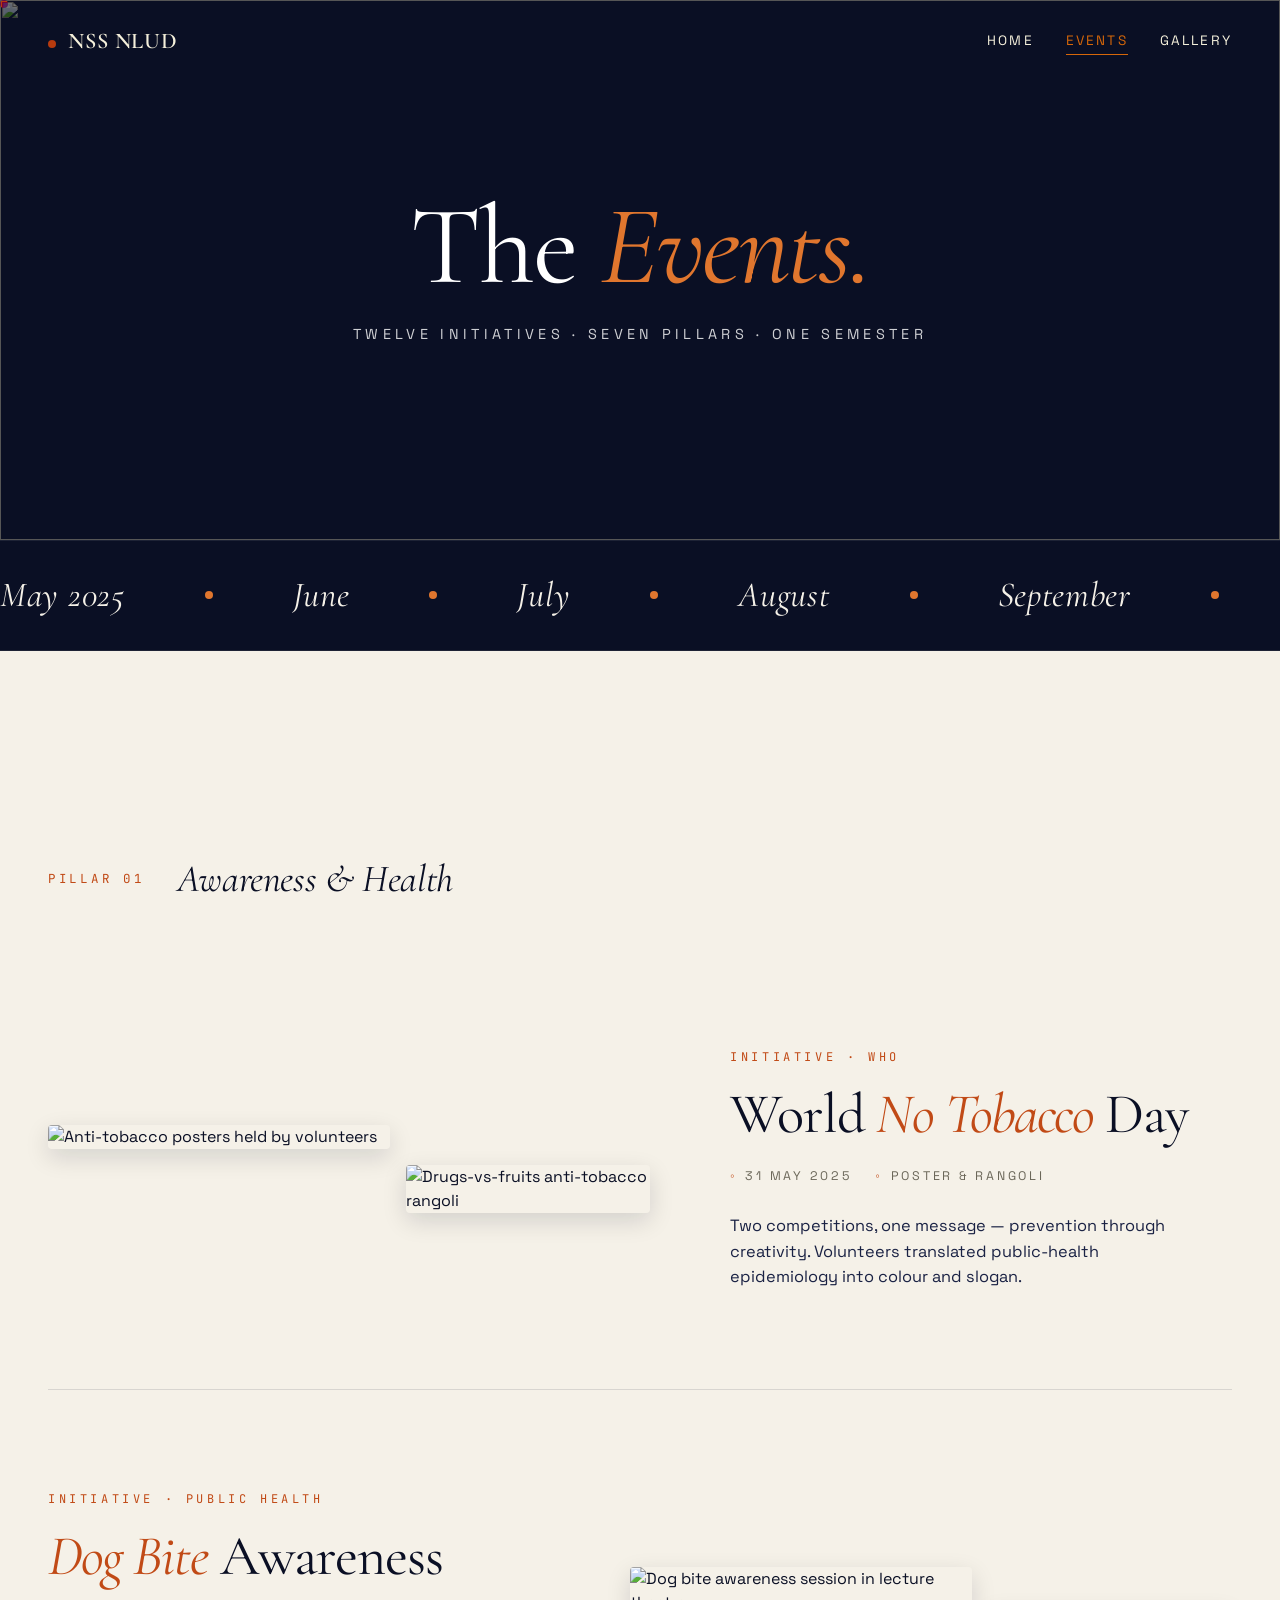
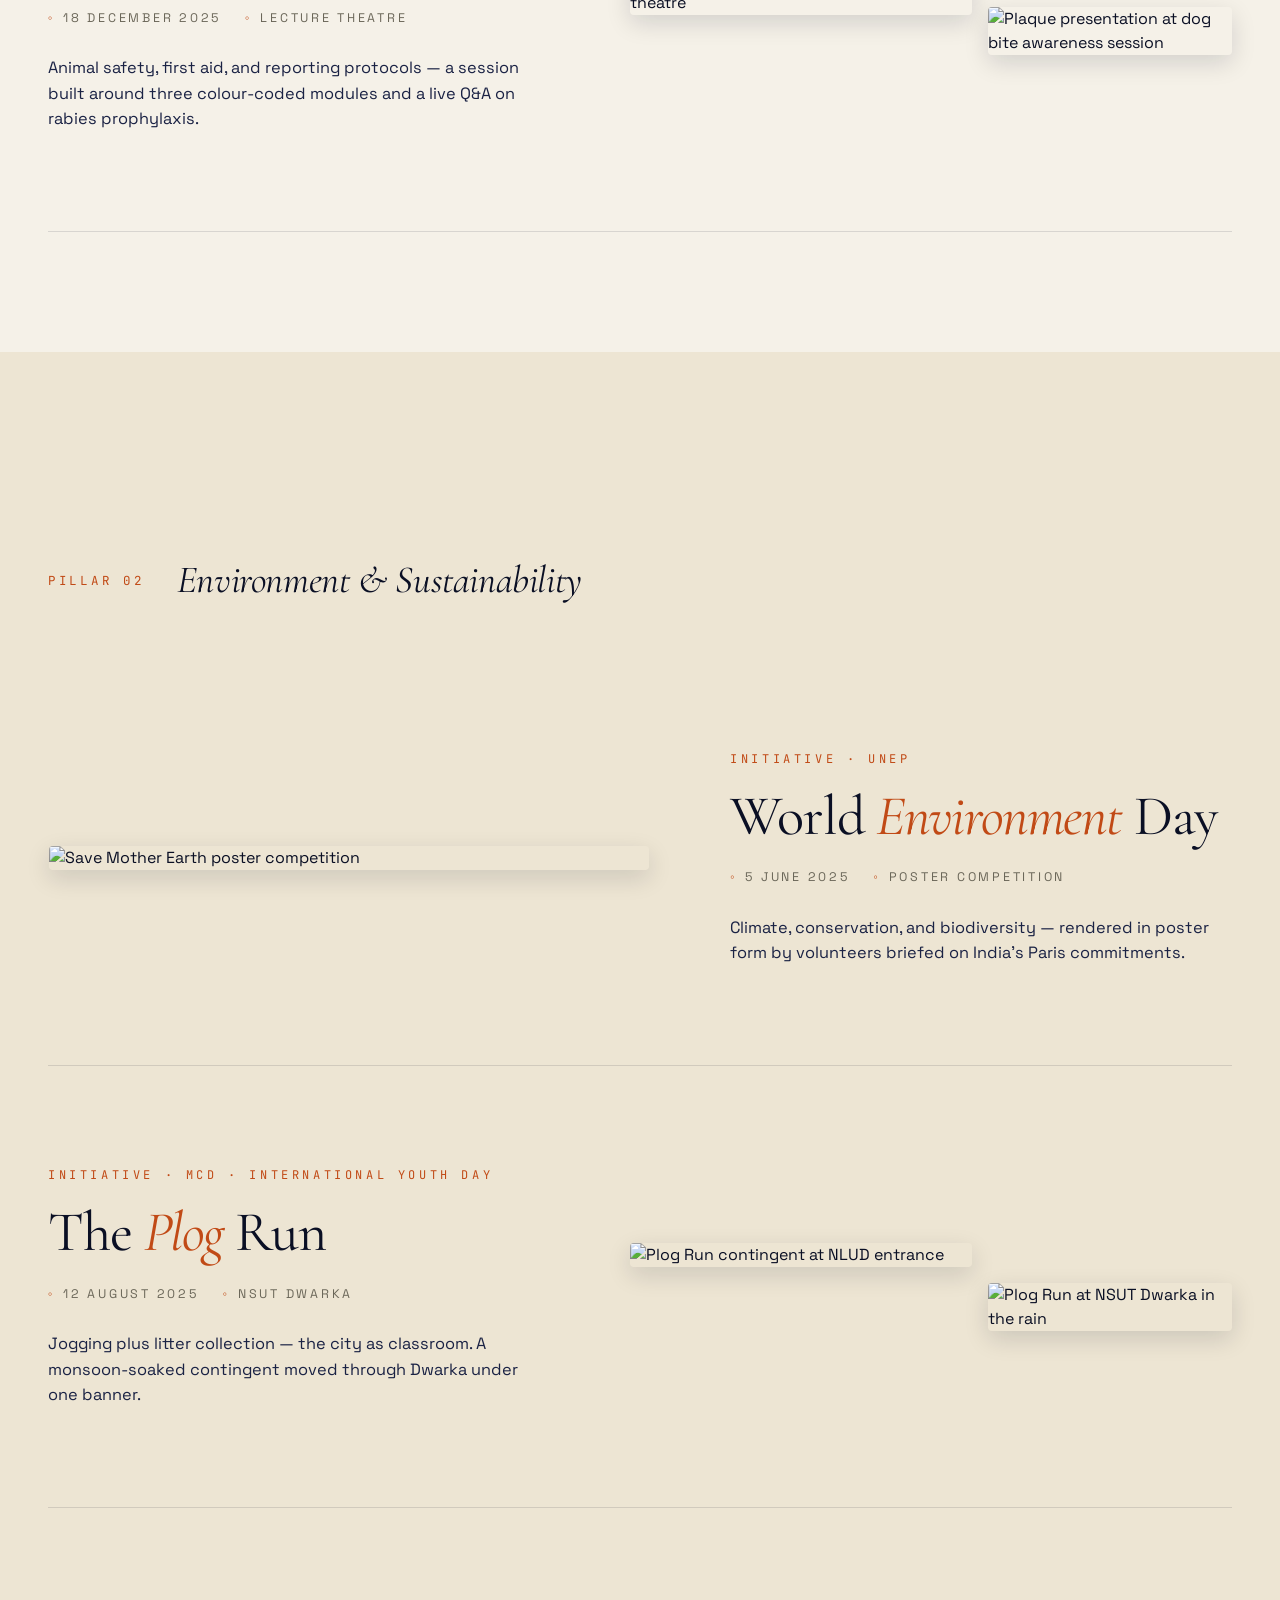
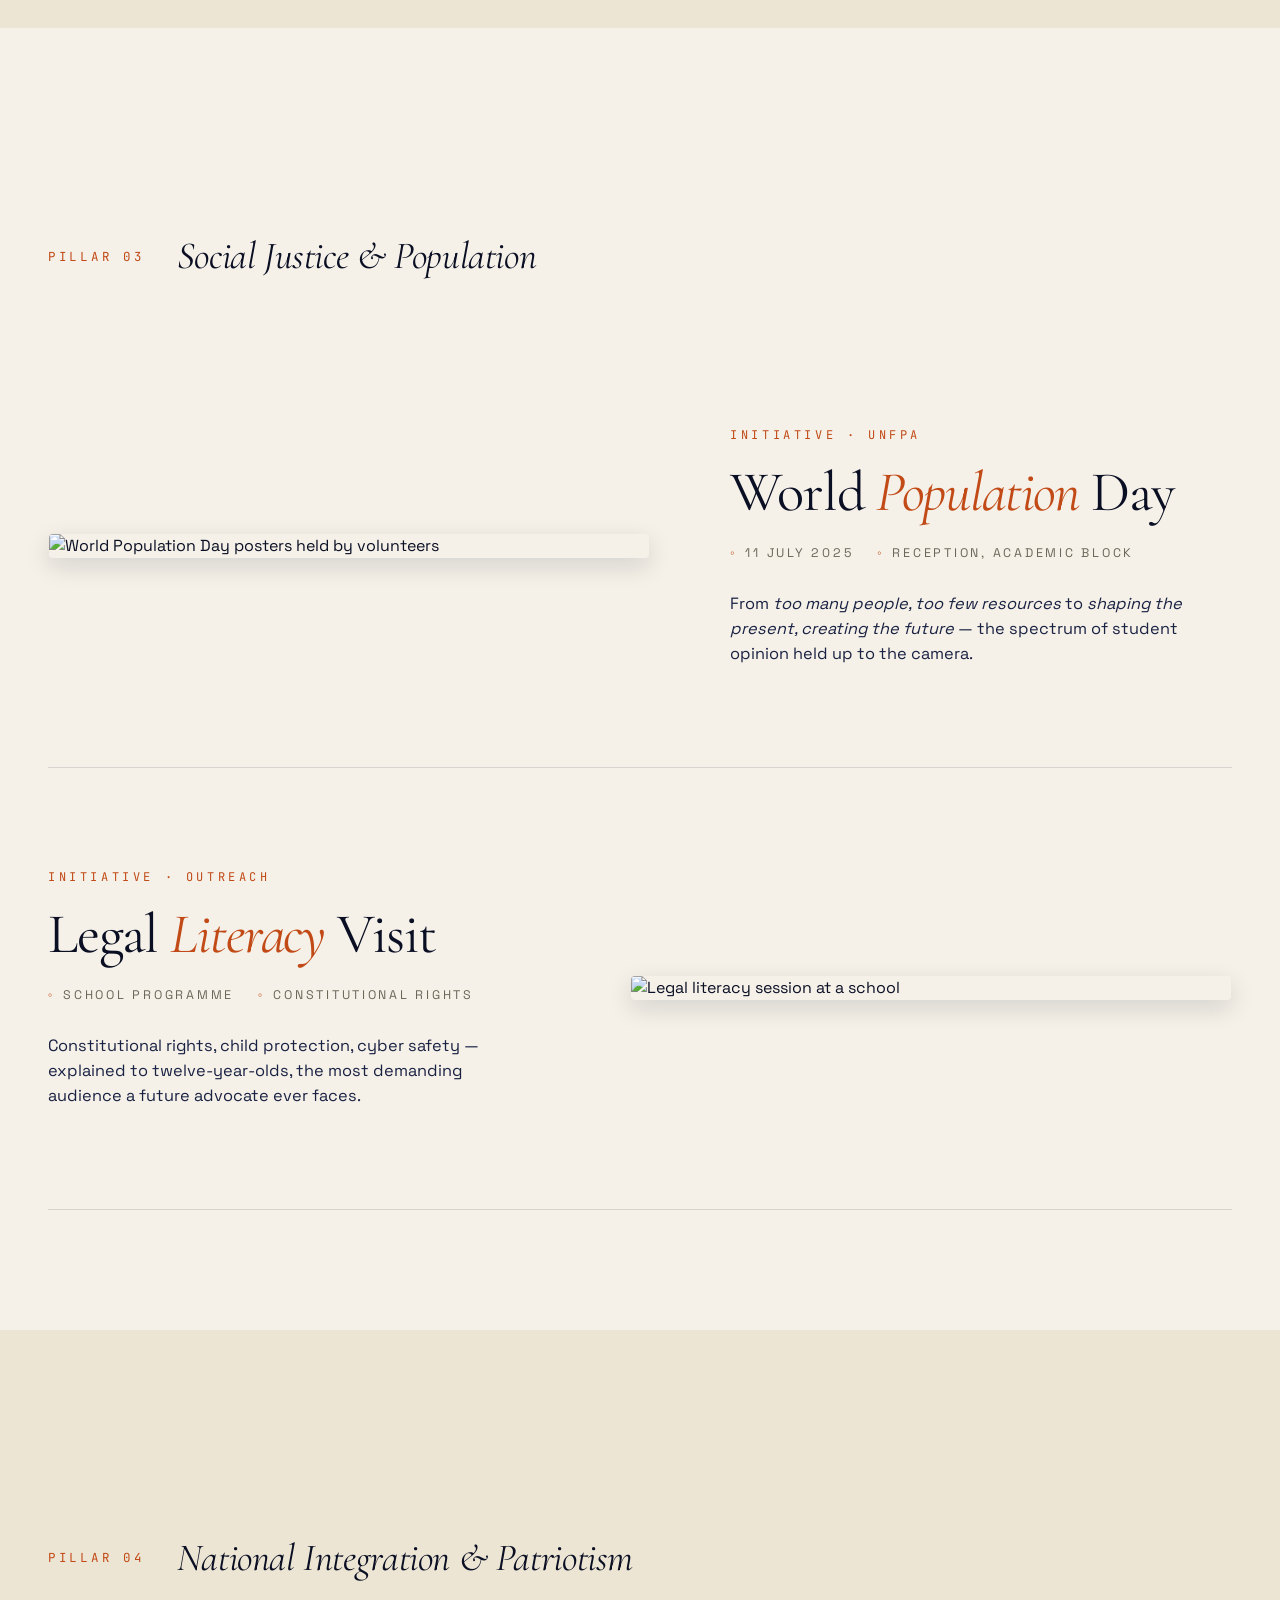
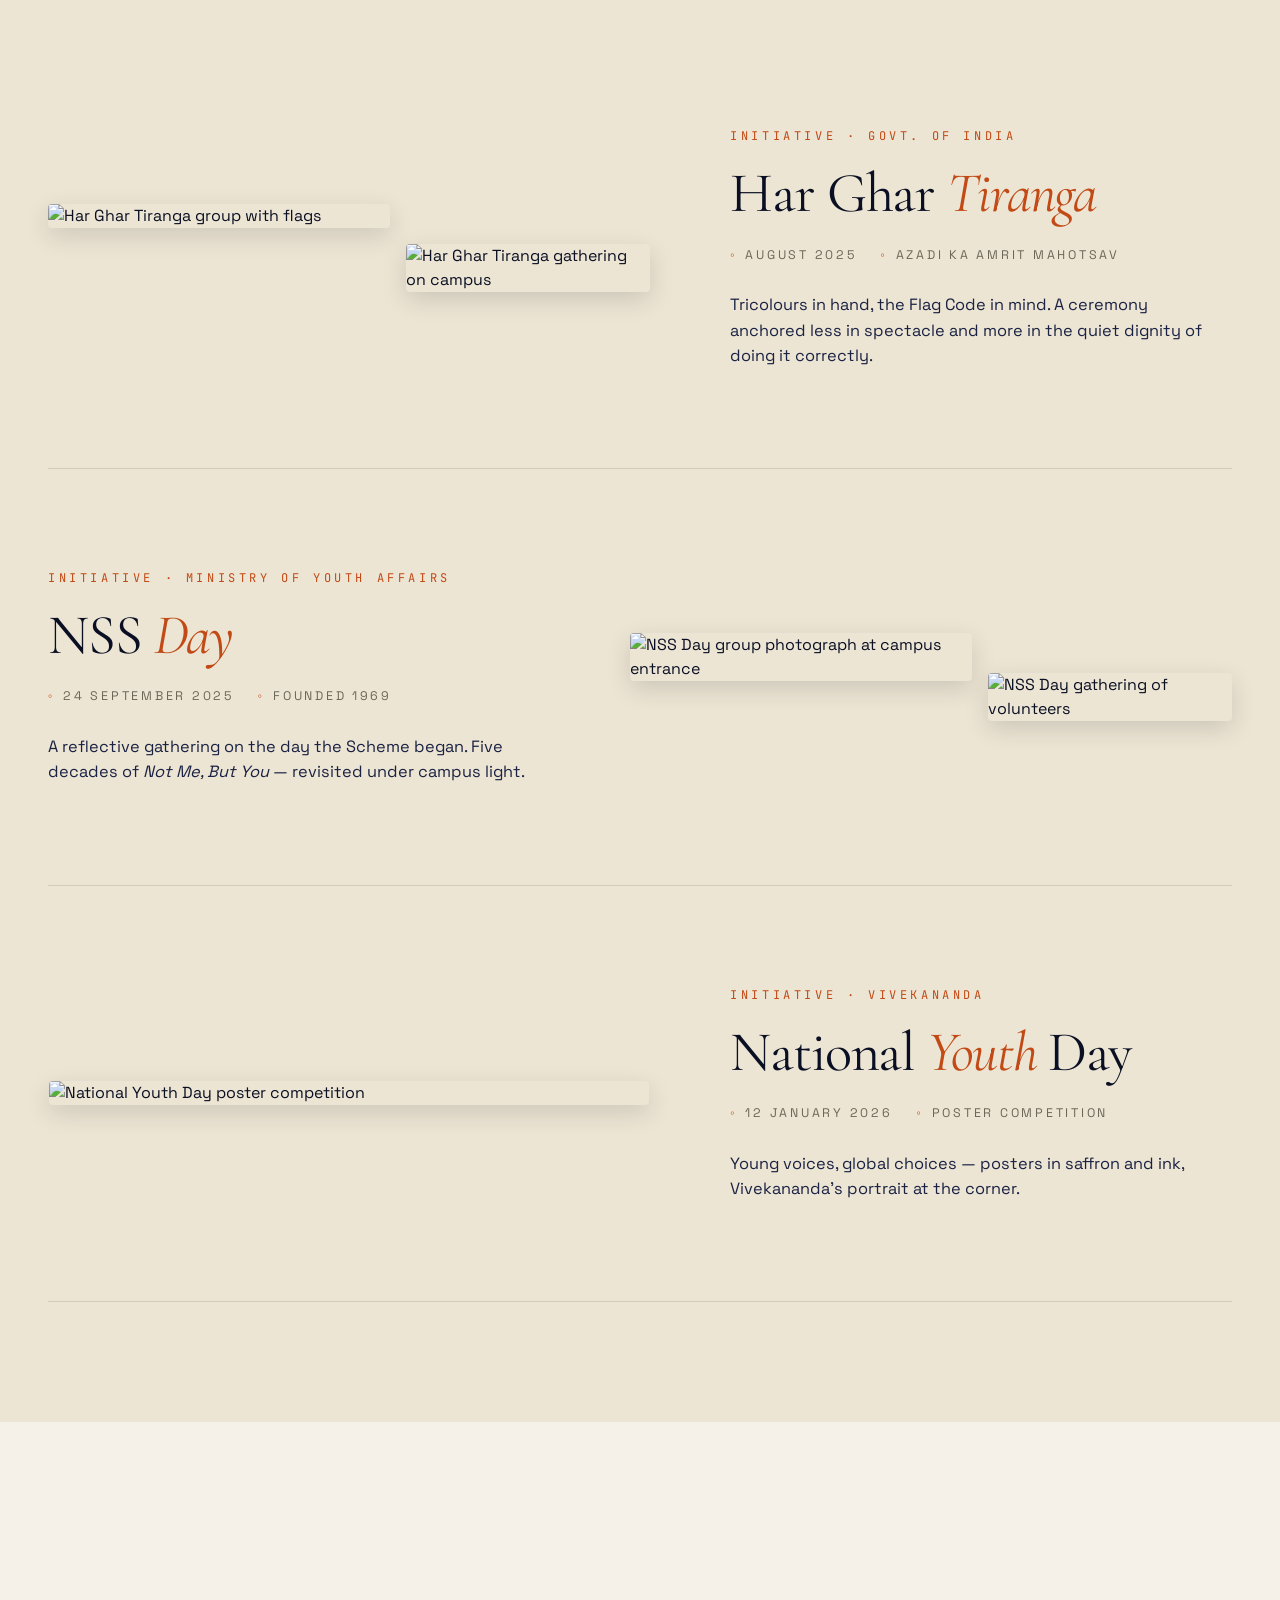
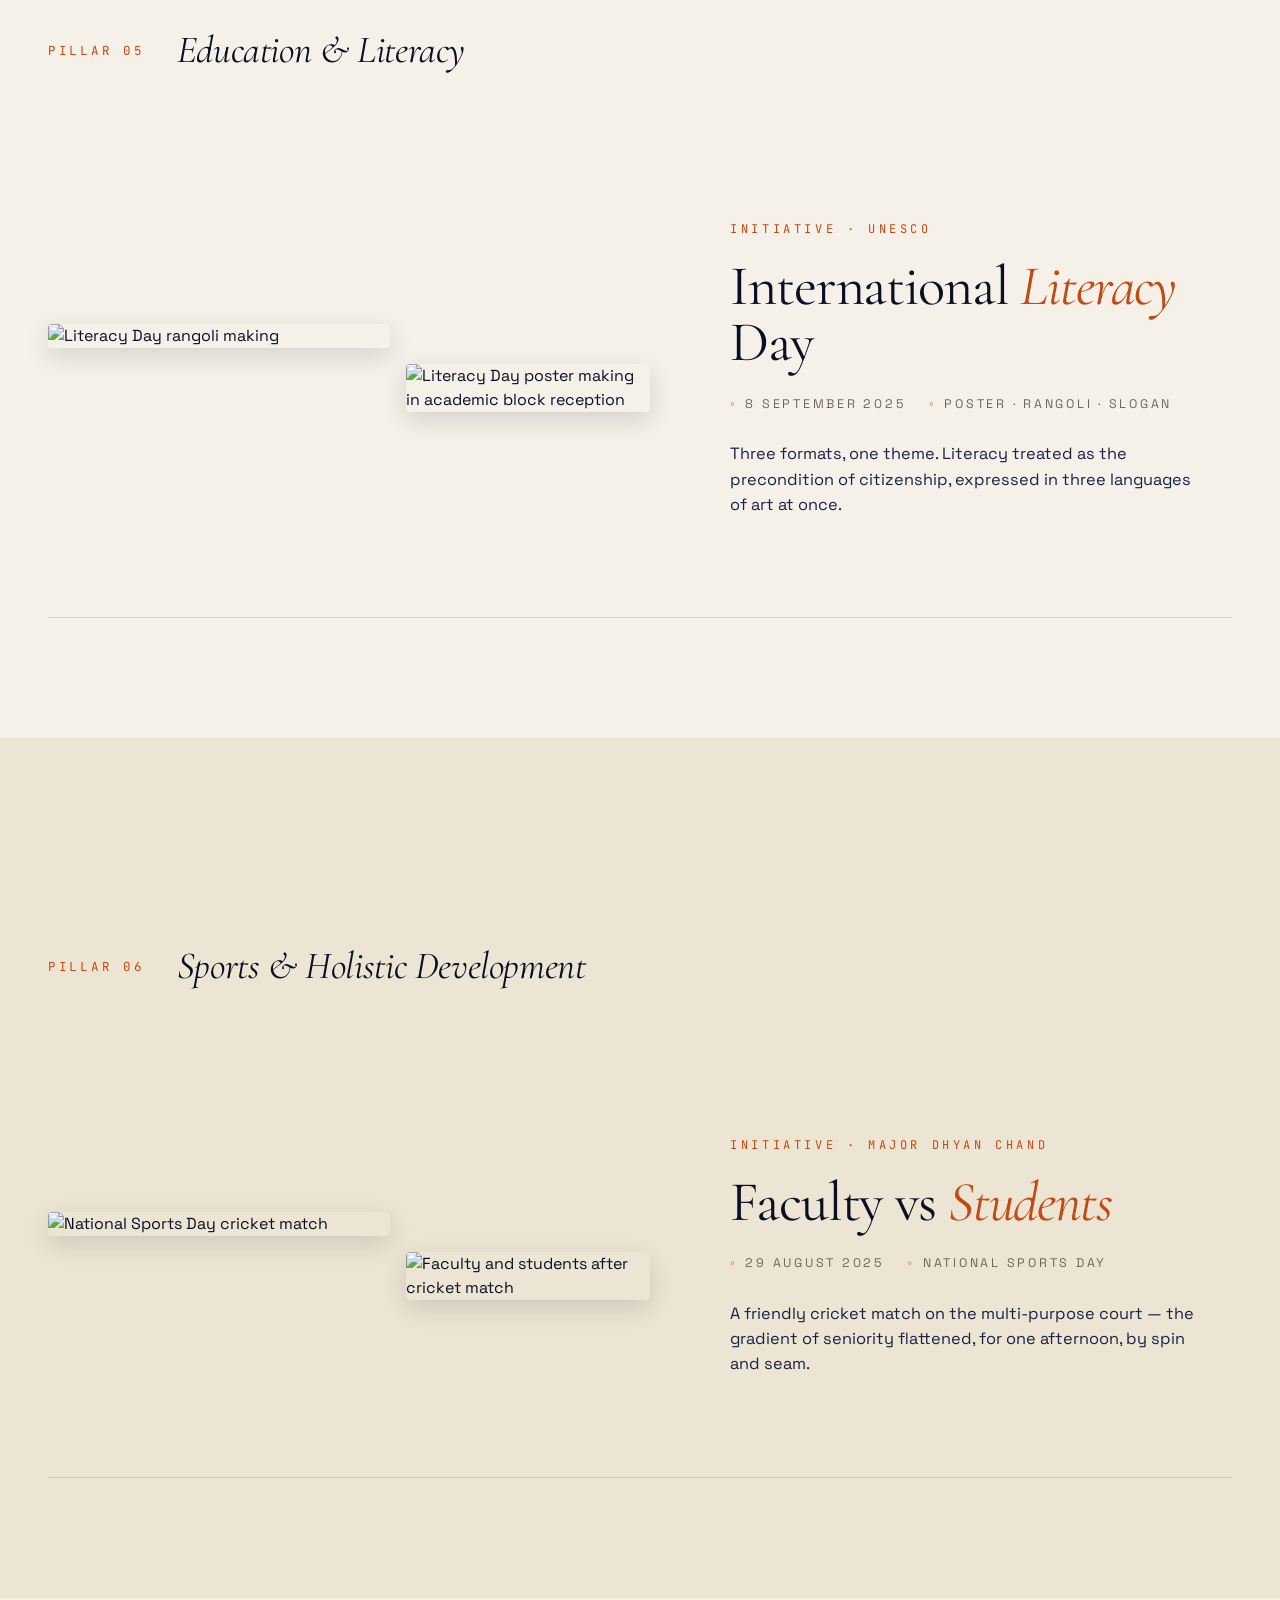
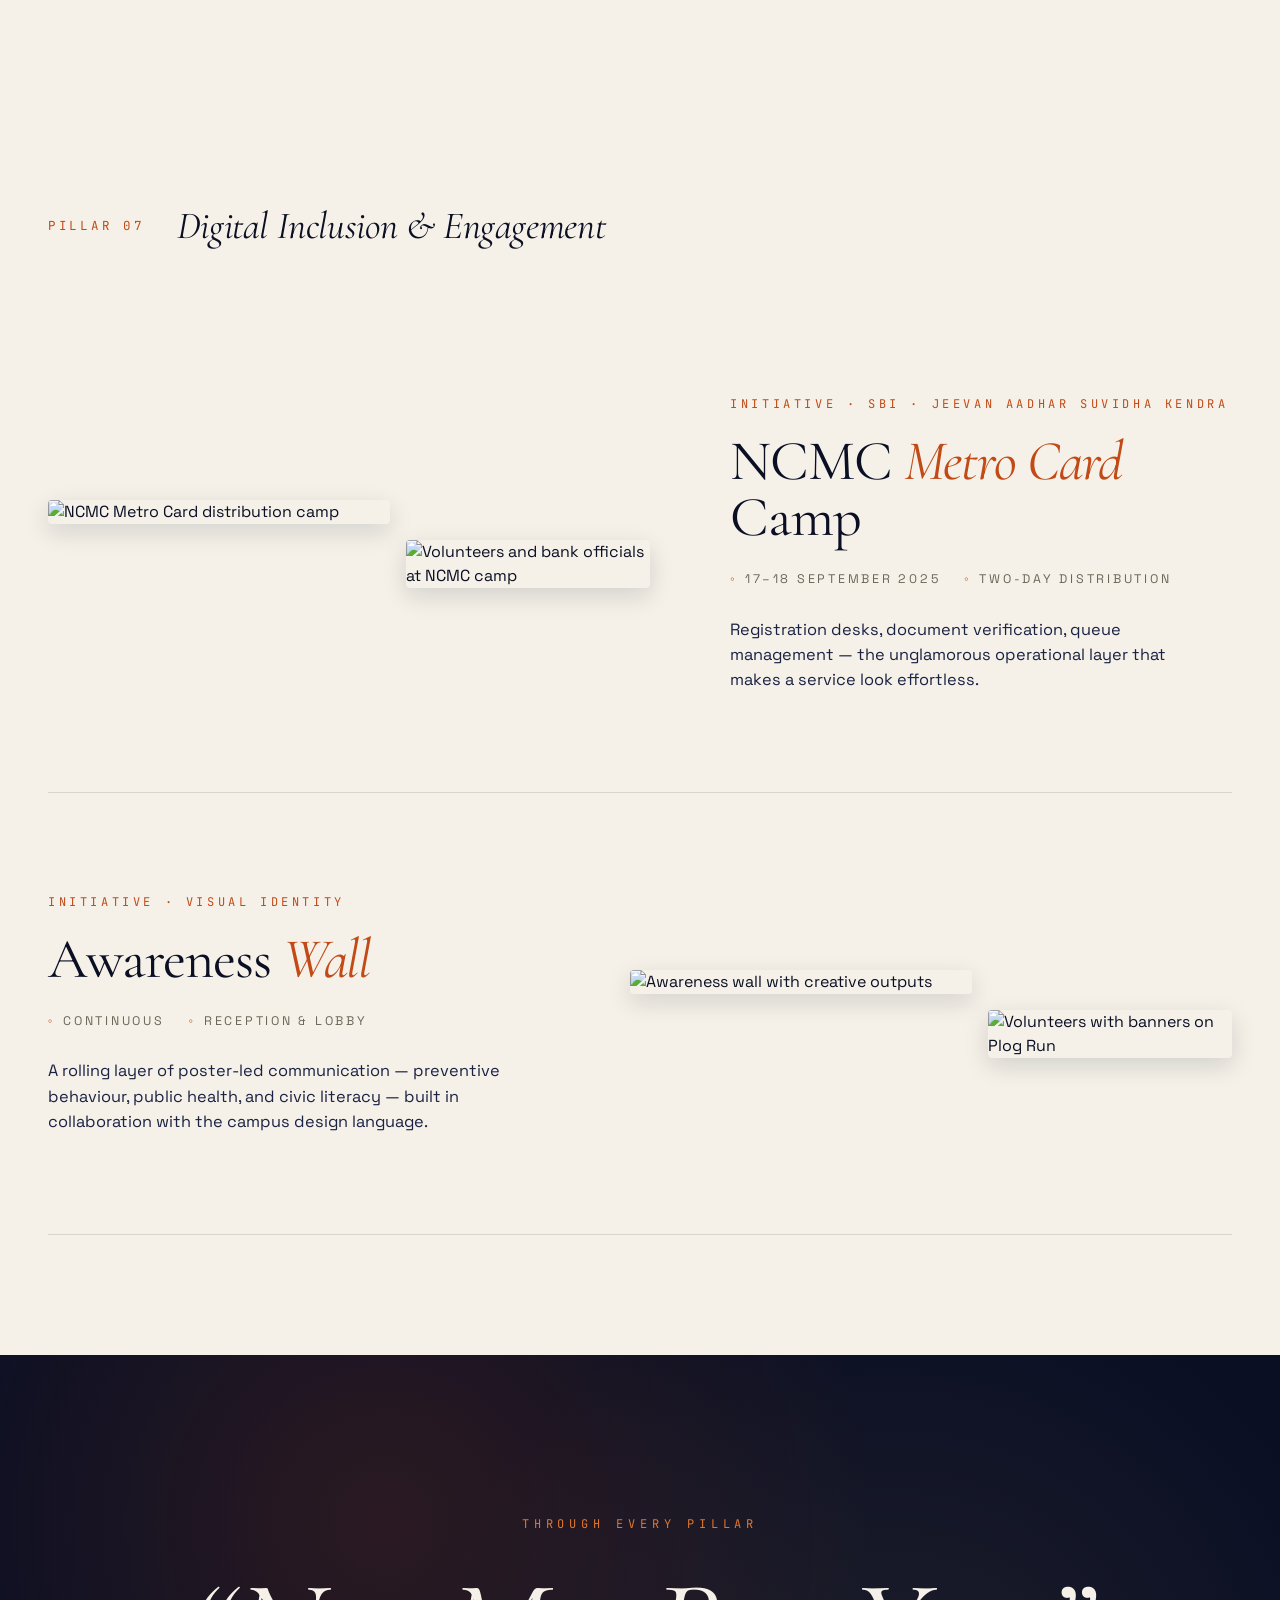
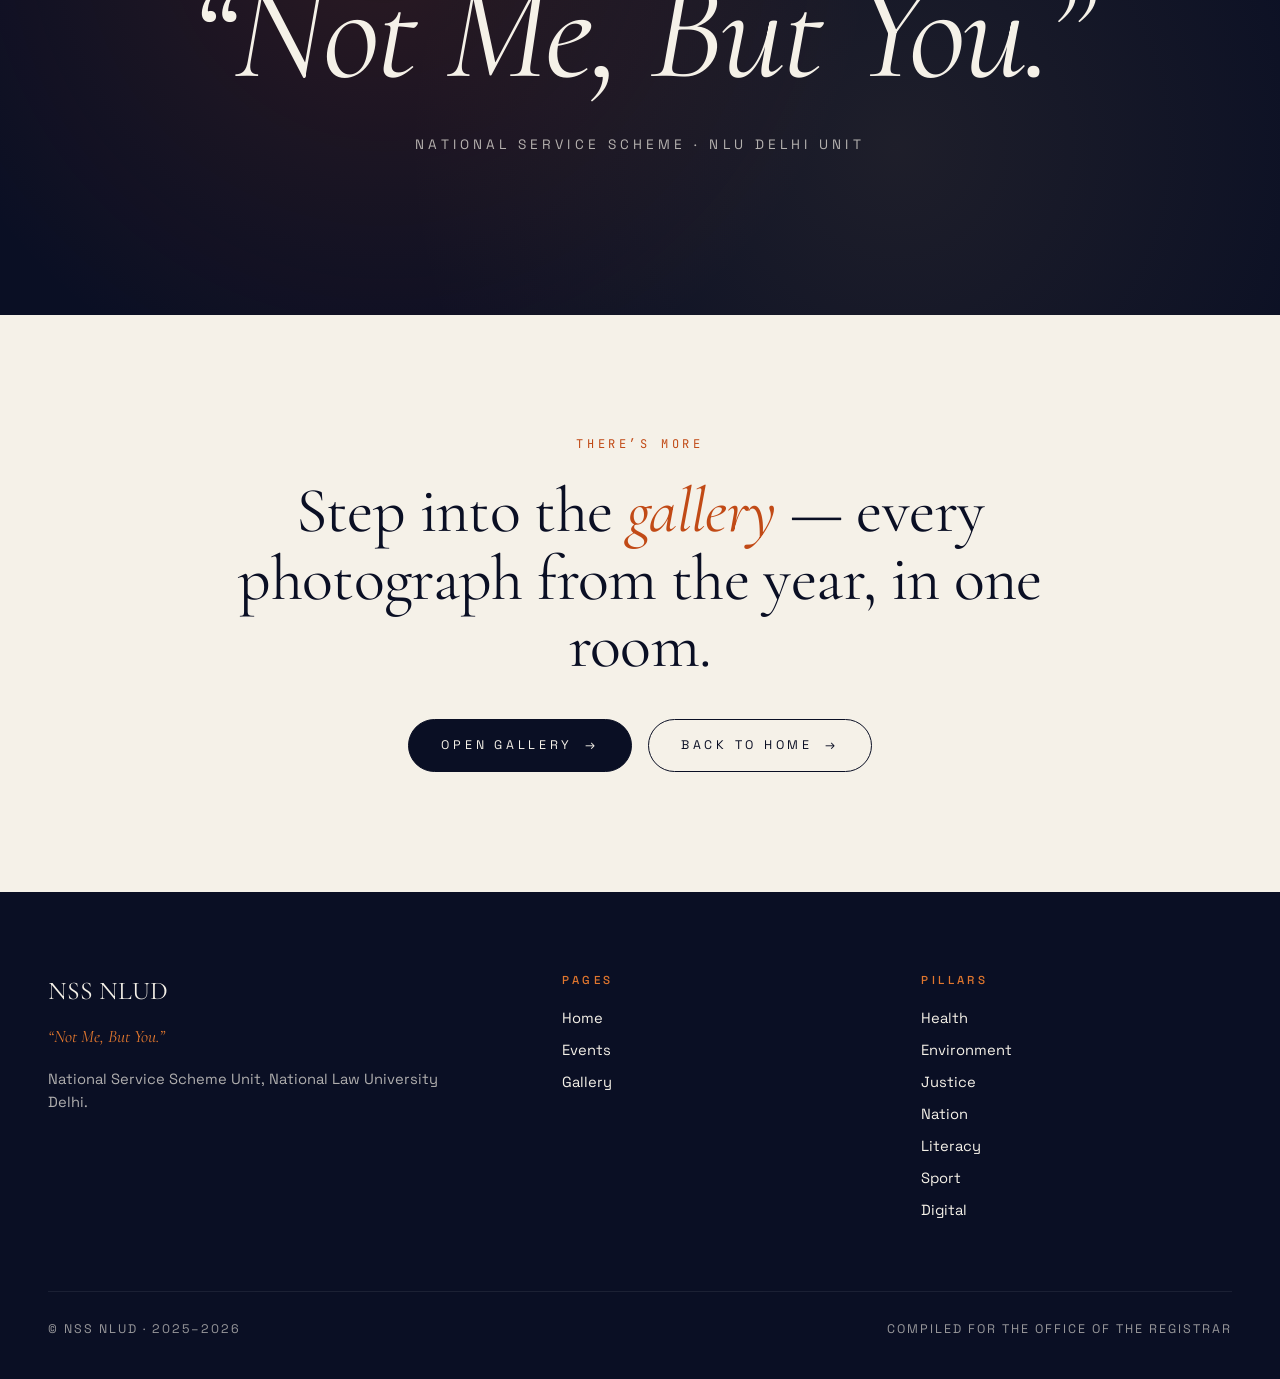
==== ncc-nss-portal/events.html @ cd05477a "Build animation-heavy NSS NLUD portal (index, events, gallery) Picture-first multi-page site with ed" ====
<!DOCTYPE html>
<html lang="en">
<head>
<meta charset="UTF-8">
<meta name="viewport" content="width=device-width, initial-scale=1.0">
<title>Events &mdash; NSS NLUD</title>
<link rel="preconnect" href="https://fonts.googleapis.com">
<link rel="preconnect" href="https://fonts.gstatic.com" crossorigin>
<link href="https://fonts.googleapis.com/css2?family=Cormorant+Garamond:ital,wght@0,400;0,500;0,600;1,400;1,500&family=JetBrains+Mono:wght@400;500&family=Space+Grotesk:wght@300;400;500;600&display=swap" rel="stylesheet">
<link rel="stylesheet" href="css/style.css">
</head>
<body>

<div class="loader" id="loader">
  <div class="loader-content">
    <div class="loader-emblem"></div>
    <div class="loader-text">NSS NLUD</div>
  </div>
</div>

<div class="cursor-dot" id="cursor"></div>

<nav class="nav" id="nav">
  <a href="index.html" class="nav-brand"><span class="nav-brand-mark"></span>NSS NLUD</a>
  <ul class="nav-links">
    <li><a href="index.html">Home</a></li>
    <li><a href="events.html" class="active">Events</a></li>
    <li><a href="gallery.html">Gallery</a></li>
  </ul>
</nav>

<!-- Page hero -->
<section class="gallery-hero">
  <img src="https://i.ibb.co/MkrCKFWn/g-Q67-Rfwz.jpg" alt="">
  <div class="gallery-hero-content">
    <h1>The <em>Events.</em></h1>
    <p>Twelve Initiatives &middot; Seven Pillars &middot; One Semester</p>
  </div>
</section>

<!-- Marquee -->
<div class="marquee">
  <div class="marquee-track">
    <span>May 2025 <span class="dot"></span> June <span class="dot"></span> July <span class="dot"></span> August <span class="dot"></span> September <span class="dot"></span> December <span class="dot"></span> January 2026 <span class="dot"></span></span>
    <span>May 2025 <span class="dot"></span> June <span class="dot"></span> July <span class="dot"></span> August <span class="dot"></span> September <span class="dot"></span> December <span class="dot"></span> January 2026 <span class="dot"></span></span>
  </div>
</div>

<!-- ================ HEALTH ================ -->
<section class="section" id="health">
  <div class="container">
    <div class="pillar-divider reveal-up">
      <div class="pillar-num">PILLAR 01</div>
      <div class="pillar-name">Awareness &amp; <em>Health</em></div>
      <div class="pillar-line"></div>
    </div>

    <div class="event-block reveal-up">
      <div class="event-text">
        <div class="event-eyebrow">Initiative &middot; WHO</div>
        <h2 class="event-title">World <em>No Tobacco</em> Day</h2>
        <div class="event-meta"><span>31 May 2025</span><span>Poster &amp; Rangoli</span></div>
        <p class="event-blurb">Two competitions, one message &mdash; prevention through creativity. Volunteers translated public-health epidemiology into colour and slogan.</p>
      </div>
      <div class="event-images dual">
        <img class="event-img" src="https://i.ibb.co/6GfSR00/v-Y8-UCCm-X.jpg" alt="Anti-tobacco posters held by volunteers">
        <img class="event-img" src="https://i.ibb.co/MmTkv3T/f-Pap-Uw-OS.jpg" alt="Drugs-vs-fruits anti-tobacco rangoli">
      </div>
    </div>

    <div class="event-block reveal-up">
      <div class="event-text">
        <div class="event-eyebrow">Initiative &middot; Public Health</div>
        <h2 class="event-title"><em>Dog Bite</em> Awareness</h2>
        <div class="event-meta"><span>18 December 2025</span><span>Lecture Theatre</span></div>
        <p class="event-blurb">Animal safety, first aid, and reporting protocols &mdash; a session built around three colour-coded modules and a live Q&amp;A on rabies prophylaxis.</p>
      </div>
      <div class="event-images dual">
        <img class="event-img" src="https://i.ibb.co/H1nmtmR/Eay3Ix2d.jpg" alt="Dog bite awareness session in lecture theatre">
        <img class="event-img" src="https://i.ibb.co/vb9xdCX/Xm-C873wc.jpg" alt="Plaque presentation at dog bite awareness session">
      </div>
    </div>
  </div>
</section>

<!-- ================ ENVIRONMENT ================ -->
<section class="section section-warm" id="environment">
  <div class="container">
    <div class="pillar-divider reveal-up">
      <div class="pillar-num">PILLAR 02</div>
      <div class="pillar-name">Environment &amp; <em>Sustainability</em></div>
      <div class="pillar-line"></div>
    </div>

    <div class="event-block reveal-up">
      <div class="event-text">
        <div class="event-eyebrow">Initiative &middot; UNEP</div>
        <h2 class="event-title">World <em>Environment</em> Day</h2>
        <div class="event-meta"><span>5 June 2025</span><span>Poster Competition</span></div>
        <p class="event-blurb">Climate, conservation, and biodiversity &mdash; rendered in poster form by volunteers briefed on India&rsquo;s Paris commitments.</p>
      </div>
      <div class="event-images">
        <img class="event-img" src="https://i.ibb.co/WWmpXKh4/R6dk18je.jpg" alt="Save Mother Earth poster competition">
      </div>
    </div>

    <div class="event-block reveal-up">
      <div class="event-text">
        <div class="event-eyebrow">Initiative &middot; MCD &middot; International Youth Day</div>
        <h2 class="event-title">The <em>Plog</em> Run</h2>
        <div class="event-meta"><span>12 August 2025</span><span>NSUT Dwarka</span></div>
        <p class="event-blurb">Jogging plus litter collection &mdash; the city as classroom. A monsoon-soaked contingent moved through Dwarka under one banner.</p>
      </div>
      <div class="event-images dual">
        <img class="event-img" src="https://i.ibb.co/vCtHjJq8/v-Jl4-D5-WC.jpg" alt="Plog Run contingent at NLUD entrance">
        <img class="event-img" src="https://i.ibb.co/C5NzGL7y/P8Egzm8C.jpg" alt="Plog Run at NSUT Dwarka in the rain">
      </div>
    </div>
  </div>
</section>

<!-- ================ JUSTICE ================ -->
<section class="section" id="justice">
  <div class="container">
    <div class="pillar-divider reveal-up">
      <div class="pillar-num">PILLAR 03</div>
      <div class="pillar-name">Social Justice &amp; <em>Population</em></div>
      <div class="pillar-line"></div>
    </div>

    <div class="event-block reveal-up">
      <div class="event-text">
        <div class="event-eyebrow">Initiative &middot; UNFPA</div>
        <h2 class="event-title">World <em>Population</em> Day</h2>
        <div class="event-meta"><span>11 July 2025</span><span>Reception, Academic Block</span></div>
        <p class="event-blurb">From <em>too many people, too few resources</em> to <em>shaping the present, creating the future</em> &mdash; the spectrum of student opinion held up to the camera.</p>
      </div>
      <div class="event-images">
        <img class="event-img" src="https://i.ibb.co/v6W6yH0Q/v4h-L5rw-B.jpg" alt="World Population Day posters held by volunteers">
      </div>
    </div>

    <div class="event-block reveal-up">
      <div class="event-text">
        <div class="event-eyebrow">Initiative &middot; Outreach</div>
        <h2 class="event-title">Legal <em>Literacy</em> Visit</h2>
        <div class="event-meta"><span>School Programme</span><span>Constitutional Rights</span></div>
        <p class="event-blurb">Constitutional rights, child protection, cyber safety &mdash; explained to twelve-year-olds, the most demanding audience a future advocate ever faces.</p>
      </div>
      <div class="event-images">
        <img class="event-img" src="https://i.ibb.co/nMxFwvPL/Saqoc-SYW.jpg" alt="Legal literacy session at a school">
      </div>
    </div>
  </div>
</section>

<!-- ================ NATION ================ -->
<section class="section section-warm" id="nation">
  <div class="container">
    <div class="pillar-divider reveal-up">
      <div class="pillar-num">PILLAR 04</div>
      <div class="pillar-name">National Integration &amp; <em>Patriotism</em></div>
      <div class="pillar-line"></div>
    </div>

    <div class="event-block reveal-up">
      <div class="event-text">
        <div class="event-eyebrow">Initiative &middot; Govt. of India</div>
        <h2 class="event-title">Har Ghar <em>Tiranga</em></h2>
        <div class="event-meta"><span>August 2025</span><span>Azadi Ka Amrit Mahotsav</span></div>
        <p class="event-blurb">Tricolours in hand, the Flag Code in mind. A ceremony anchored less in spectacle and more in the quiet dignity of doing it correctly.</p>
      </div>
      <div class="event-images dual">
        <img class="event-img" src="https://i.ibb.co/ycH7rbXF/HEj-VTa12.jpg" alt="Har Ghar Tiranga group with flags">
        <img class="event-img" src="https://i.ibb.co/8kPndy8/nz-D5-Ar-HH.jpg" alt="Har Ghar Tiranga gathering on campus">
      </div>
    </div>

    <div class="event-block reveal-up">
      <div class="event-text">
        <div class="event-eyebrow">Initiative &middot; Ministry of Youth Affairs</div>
        <h2 class="event-title">NSS <em>Day</em></h2>
        <div class="event-meta"><span>24 September 2025</span><span>Founded 1969</span></div>
        <p class="event-blurb">A reflective gathering on the day the Scheme began. Five decades of <em>Not Me, But You</em> &mdash; revisited under campus light.</p>
      </div>
      <div class="event-images dual">
        <img class="event-img" src="https://i.ibb.co/MkrCKFWn/g-Q67-Rfwz.jpg" alt="NSS Day group photograph at campus entrance">
        <img class="event-img" src="https://i.ibb.co/mVKHwbnW/n-Q0e-PEsw.jpg" alt="NSS Day gathering of volunteers">
      </div>
    </div>

    <div class="event-block reveal-up">
      <div class="event-text">
        <div class="event-eyebrow">Initiative &middot; Vivekananda</div>
        <h2 class="event-title">National <em>Youth</em> Day</h2>
        <div class="event-meta"><span>12 January 2026</span><span>Poster Competition</span></div>
        <p class="event-blurb">Young voices, global choices &mdash; posters in saffron and ink, Vivekananda&rsquo;s portrait at the corner.</p>
      </div>
      <div class="event-images">
        <img class="event-img" src="https://i.ibb.co/gq2B54j/H7Hc3bis.jpg" alt="National Youth Day poster competition">
      </div>
    </div>
  </div>
</section>

<!-- ================ LITERACY ================ -->
<section class="section" id="literacy">
  <div class="container">
    <div class="pillar-divider reveal-up">
      <div class="pillar-num">PILLAR 05</div>
      <div class="pillar-name">Education &amp; <em>Literacy</em></div>
      <div class="pillar-line"></div>
    </div>

    <div class="event-block reveal-up">
      <div class="event-text">
        <div class="event-eyebrow">Initiative &middot; UNESCO</div>
        <h2 class="event-title">International <em>Literacy</em> Day</h2>
        <div class="event-meta"><span>8 September 2025</span><span>Poster &middot; Rangoli &middot; Slogan</span></div>
        <p class="event-blurb">Three formats, one theme. Literacy treated as the precondition of citizenship, expressed in three languages of art at once.</p>
      </div>
      <div class="event-images dual">
        <img class="event-img" src="https://i.ibb.co/7JJq0cfD/vdzvq2pq.jpg" alt="Literacy Day rangoli making">
        <img class="event-img" src="https://i.ibb.co/4xrtDNR/Ewa4WRCD.jpg" alt="Literacy Day poster making in academic block reception">
      </div>
    </div>
  </div>
</section>

<!-- ================ SPORT ================ -->
<section class="section section-warm" id="sport">
  <div class="container">
    <div class="pillar-divider reveal-up">
      <div class="pillar-num">PILLAR 06</div>
      <div class="pillar-name">Sports &amp; <em>Holistic Development</em></div>
      <div class="pillar-line"></div>
    </div>

    <div class="event-block reveal-up">
      <div class="event-text">
        <div class="event-eyebrow">Initiative &middot; Major Dhyan Chand</div>
        <h2 class="event-title">Faculty vs <em>Students</em></h2>
        <div class="event-meta"><span>29 August 2025</span><span>National Sports Day</span></div>
        <p class="event-blurb">A friendly cricket match on the multi-purpose court &mdash; the gradient of seniority flattened, for one afternoon, by spin and seam.</p>
      </div>
      <div class="event-images dual">
        <img class="event-img" src="https://i.ibb.co/zVRkYJSZ/t0RDXMuz.jpg" alt="National Sports Day cricket match">
        <img class="event-img" src="https://i.ibb.co/s91N2N72/Zc-K5-KQ6-Y.jpg" alt="Faculty and students after cricket match">
      </div>
    </div>
  </div>
</section>

<!-- ================ DIGITAL ================ -->
<section class="section" id="digital">
  <div class="container">
    <div class="pillar-divider reveal-up">
      <div class="pillar-num">PILLAR 07</div>
      <div class="pillar-name">Digital Inclusion &amp; <em>Engagement</em></div>
      <div class="pillar-line"></div>
    </div>

    <div class="event-block reveal-up">
      <div class="event-text">
        <div class="event-eyebrow">Initiative &middot; SBI &middot; Jeevan Aadhar Suvidha Kendra</div>
        <h2 class="event-title">NCMC <em>Metro Card</em> Camp</h2>
        <div class="event-meta"><span>17&ndash;18 September 2025</span><span>Two-Day Distribution</span></div>
        <p class="event-blurb">Registration desks, document verification, queue management &mdash; the unglamorous operational layer that makes a service look effortless.</p>
      </div>
      <div class="event-images dual">
        <img class="event-img" src="https://i.ibb.co/LdPNkPSX/QVLzgk41.jpg" alt="NCMC Metro Card distribution camp">
        <img class="event-img" src="https://i.ibb.co/ksYg7QZ9/qu1nh-SPY.jpg" alt="Volunteers and bank officials at NCMC camp">
      </div>
    </div>

    <div class="event-block reveal-up">
      <div class="event-text">
        <div class="event-eyebrow">Initiative &middot; Visual Identity</div>
        <h2 class="event-title">Awareness <em>Wall</em></h2>
        <div class="event-meta"><span>Continuous</span><span>Reception &amp; Lobby</span></div>
        <p class="event-blurb">A rolling layer of poster-led communication &mdash; preventive behaviour, public health, and civic literacy &mdash; built in collaboration with the campus design language.</p>
      </div>
      <div class="event-images dual">
        <img class="event-img" src="https://i.ibb.co/LzsD4nQ8/c-Ts-Mw-A0r.jpg" alt="Awareness wall with creative outputs">
        <img class="event-img" src="https://i.ibb.co/Xx9FqR2S/sgym2w0Y.jpg" alt="Volunteers with banners on Plog Run">
      </div>
    </div>
  </div>
</section>

<!-- Motto Panel -->
<section class="motto-panel">
  <div class="motto-panel-content">
    <div class="motto-eyebrow">Through every pillar</div>
    <div class="motto-quote">&ldquo;Not Me, But You.&rdquo;</div>
    <div class="motto-attribution">National Service Scheme &middot; NLU Delhi Unit</div>
  </div>
</section>

<!-- CTA -->
<section class="cta-band">
  <div class="cta-eyebrow">There&rsquo;s more</div>
  <h2 class="cta-title">Step into the <em>gallery</em> &mdash; every photograph from the year, in one room.</h2>
  <div class="cta-buttons">
    <a class="btn" href="gallery.html">Open Gallery <span class="arrow">&rarr;</span></a>
    <a class="btn btn-ghost" href="index.html">Back to Home <span class="arrow">&rarr;</span></a>
  </div>
</section>

<!-- Footer -->
<footer class="footer">
  <div class="footer-grid">
    <div class="footer-brand">
      <div class="footer-brand-title">NSS NLUD</div>
      <div class="footer-brand-tag">&ldquo;Not Me, But You.&rdquo;</div>
      <p style="margin-top:18px; font-size:0.92rem; opacity:0.7; max-width:400px;">National Service Scheme Unit, National Law University Delhi.</p>
    </div>
    <div class="footer-col">
      <h4>Pages</h4>
      <ul>
        <li><a href="index.html">Home</a></li>
        <li><a href="events.html">Events</a></li>
        <li><a href="gallery.html">Gallery</a></li>
      </ul>
    </div>
    <div class="footer-col">
      <h4>Pillars</h4>
      <ul>
        <li><a href="#health">Health</a></li>
        <li><a href="#environment">Environment</a></li>
        <li><a href="#justice">Justice</a></li>
        <li><a href="#nation">Nation</a></li>
        <li><a href="#literacy">Literacy</a></li>
        <li><a href="#sport">Sport</a></li>
        <li><a href="#digital">Digital</a></li>
      </ul>
    </div>
  </div>
  <div class="footer-base">
    <span>&copy; NSS NLUD &middot; 2025&ndash;2026</span>
    <span>Compiled for the Office of the Registrar</span>
  </div>
</footer>

<script>
  window.addEventListener('load', () => {
    setTimeout(() => document.getElementById('loader').classList.add('hidden'), 600);
  });
  const nav = document.getElementById('nav');
  window.addEventListener('scroll', () => {
    nav.classList.toggle('scrolled', window.scrollY > 80);
  });
  const cursor = document.getElementById('cursor');
  document.addEventListener('mousemove', e => {
    cursor.style.transform = `translate(${e.clientX - 4}px, ${e.clientY - 4}px)`;
  });
  document.querySelectorAll('a, .tile, .btn, .event-img').forEach(el => {
    el.addEventListener('mouseenter', () => cursor.style.transform += ' scale(2.4)');
    el.addEventListener('mouseleave', () => {
      cursor.style.transform = cursor.style.transform.replace(' scale(2.4)','');
    });
  });
  const io = new IntersectionObserver((entries) => {
    entries.forEach(en => {
      if (en.isIntersecting) {
        en.target.classList.add('in-view');
        io.unobserve(en.target);
      }
    });
  }, { threshold: 0.12 });
  document.querySelectorAll('.reveal-up, .reveal-stagger').forEach(el => io.observe(el));
</script>

</body>
</html>
---- ncc-nss-portal/css/style.css ----
/* =========================================================
   NSS NLUD — NCC/NSS College Portal
   Editorial-cinematic stylesheet
   ========================================================= */

:root {
  --ink: #0a0f24;
  --ink-soft: #1a2244;
  --bg: #f5f1e8;
  --bg-warm: #ede5d3;
  --paper: #ffffff;
  --accent: #c14a16;
  --accent-warm: #e0762e;
  --gold: #b08d57;
  --muted: #6b6759;
  --line: rgba(10, 15, 36, 0.12);
  --shadow-sm: 0 2px 8px rgba(10, 15, 36, 0.08);
  --shadow-md: 0 8px 24px rgba(10, 15, 36, 0.14);
  --shadow-lg: 0 24px 60px rgba(10, 15, 36, 0.22);
  --ease: cubic-bezier(0.22, 1, 0.36, 1);
  --ease-soft: cubic-bezier(0.4, 0, 0.2, 1);
  --serif: 'Cormorant Garamond', 'Playfair Display', Georgia, serif;
  --sans: 'Space Grotesk', 'Inter', -apple-system, BlinkMacSystemFont, sans-serif;
  --mono: 'JetBrains Mono', 'Courier New', monospace;
}

* {
  box-sizing: border-box;
  margin: 0;
  padding: 0;
}

html {
  scroll-behavior: smooth;
  -webkit-font-smoothing: antialiased;
  -moz-osx-font-smoothing: grayscale;
}

body {
  font-family: var(--sans);
  background: var(--bg);
  color: var(--ink);
  line-height: 1.5;
  overflow-x: hidden;
  font-weight: 400;
}

img {
  max-width: 100%;
  display: block;
}

a {
  color: inherit;
  text-decoration: none;
}

/* ===== LOADER ===== */
.loader {
  position: fixed;
  inset: 0;
  background: var(--ink);
  z-index: 9999;
  display: flex;
  align-items: center;
  justify-content: center;
  transition: opacity 0.8s var(--ease), visibility 0.8s var(--ease);
}
.loader.hidden { opacity: 0; visibility: hidden; }
.loader-content {
  text-align: center;
  color: var(--bg);
}
.loader-emblem {
  width: 80px;
  height: 80px;
  border: 2px solid var(--accent);
  border-radius: 50%;
  margin: 0 auto 20px;
  position: relative;
  animation: pulse 1.6s ease-in-out infinite;
}
.loader-emblem::before, .loader-emblem::after {
  content: '';
  position: absolute;
  background: var(--accent);
}
.loader-emblem::before {
  inset: 50% 0 0 0;
  height: 2px;
  transform: translateY(-50%);
}
.loader-emblem::after {
  inset: 0 50% 0 0;
  width: 2px;
  transform: translateX(-50%);
}
.loader-text {
  font-family: var(--serif);
  font-size: 1.2rem;
  letter-spacing: 0.4em;
  text-transform: uppercase;
  opacity: 0.7;
}
@keyframes pulse {
  0%, 100% { transform: scale(1); opacity: 1; }
  50% { transform: scale(1.15); opacity: 0.5; }
}

/* ===== CURSOR FOLLOWER (subtle) ===== */
.cursor-dot {
  position: fixed;
  width: 8px;
  height: 8px;
  background: var(--accent);
  border-radius: 50%;
  pointer-events: none;
  z-index: 9998;
  transition: transform 0.18s var(--ease);
  mix-blend-mode: difference;
  display: none;
}
@media (hover: hover) and (pointer: fine) {
  .cursor-dot { display: block; }
}

/* ===== NAVIGATION ===== */
.nav {
  position: fixed;
  top: 0;
  left: 0;
  right: 0;
  padding: 24px 48px;
  display: flex;
  justify-content: space-between;
  align-items: center;
  z-index: 100;
  mix-blend-mode: difference;
  color: #ffffff;
  transition: padding 0.4s var(--ease);
}
.nav.scrolled {
  padding: 16px 48px;
}
.nav-brand {
  font-family: var(--serif);
  font-size: 1.4rem;
  font-weight: 600;
  letter-spacing: 0.04em;
}
.nav-brand-mark {
  display: inline-block;
  width: 8px;
  height: 8px;
  background: var(--accent);
  border-radius: 50%;
  margin-right: 12px;
  vertical-align: middle;
  animation: pulse 2.4s ease-in-out infinite;
}
.nav-links {
  display: flex;
  gap: 32px;
  list-style: none;
  font-size: 0.85rem;
  letter-spacing: 0.16em;
  text-transform: uppercase;
}
.nav-links a {
  position: relative;
  padding: 6px 0;
  transition: opacity 0.3s var(--ease);
}
.nav-links a::after {
  content: '';
  position: absolute;
  bottom: 0;
  left: 0;
  width: 0;
  height: 1px;
  background: currentColor;
  transition: width 0.4s var(--ease);
}
.nav-links a:hover::after,
.nav-links a.active::after { width: 100%; }
.nav-links a.active { color: var(--accent-warm); }

@media (max-width: 720px) {
  .nav { padding: 18px 20px; }
  .nav-links { gap: 18px; font-size: 0.7rem; }
  .nav-brand { font-size: 1.1rem; }
}

/* ===== HERO ===== */
.hero {
  position: relative;
  height: 100vh;
  min-height: 640px;
  overflow: hidden;
  display: flex;
  align-items: center;
  justify-content: center;
  background: var(--ink);
}
.hero-images {
  position: absolute;
  inset: 0;
  z-index: 1;
}
.hero-img {
  position: absolute;
  inset: 0;
  width: 100%;
  height: 100%;
  object-fit: cover;
  opacity: 0;
  transform: scale(1.08);
  transition: opacity 1.6s var(--ease), transform 8s var(--ease);
  filter: brightness(0.55) saturate(1.05);
}
.hero-img.active {
  opacity: 1;
  transform: scale(1);
}
.hero-overlay {
  position: absolute;
  inset: 0;
  z-index: 2;
  background: linear-gradient(180deg, rgba(10,15,36,0.4) 0%, rgba(10,15,36,0.2) 40%, rgba(10,15,36,0.85) 100%);
}
.hero-content {
  position: relative;
  z-index: 3;
  text-align: center;
  color: #ffffff;
  padding: 0 24px;
  max-width: 1100px;
}
.hero-eyebrow {
  font-size: 0.75rem;
  letter-spacing: 0.5em;
  text-transform: uppercase;
  margin-bottom: 32px;
  opacity: 0;
  animation: fade-up 1.2s var(--ease) 0.4s forwards;
}
.hero-title {
  font-family: var(--serif);
  font-size: clamp(3rem, 10vw, 8.5rem);
  font-weight: 400;
  line-height: 0.95;
  letter-spacing: -0.02em;
  margin-bottom: 32px;
}
.hero-title .word {
  display: inline-block;
  opacity: 0;
  transform: translateY(40px);
  animation: fade-up 1s var(--ease) forwards;
}
.hero-title .word:nth-child(1) { animation-delay: 0.6s; }
.hero-title .word:nth-child(2) { animation-delay: 0.8s; }
.hero-title .word:nth-child(3) { animation-delay: 1.0s; }
.hero-title em {
  font-style: italic;
  color: var(--accent-warm);
}
.hero-sub {
  font-size: 1rem;
  letter-spacing: 0.18em;
  text-transform: uppercase;
  opacity: 0;
  animation: fade-up 1.2s var(--ease) 1.4s forwards;
}
.hero-scroll {
  position: absolute;
  bottom: 40px;
  left: 50%;
  transform: translateX(-50%);
  z-index: 3;
  color: #ffffff;
  font-size: 0.7rem;
  letter-spacing: 0.4em;
  text-transform: uppercase;
  opacity: 0;
  animation: fade-up 1.2s var(--ease) 1.8s forwards;
  display: flex;
  flex-direction: column;
  align-items: center;
  gap: 10px;
}
.hero-scroll-line {
  width: 1px;
  height: 40px;
  background: rgba(255,255,255,0.6);
  position: relative;
  overflow: hidden;
}
.hero-scroll-line::after {
  content: '';
  position: absolute;
  top: -20px;
  left: 0;
  width: 100%;
  height: 20px;
  background: var(--accent-warm);
  animation: scroll-tick 2.4s var(--ease-soft) infinite;
}
@keyframes scroll-tick {
  0% { top: -20px; }
  100% { top: 100%; }
}
@keyframes fade-up {
  to { opacity: 1; transform: translateY(0); }
}

/* ===== MARQUEE ===== */
.marquee {
  background: var(--ink);
  color: var(--bg);
  padding: 28px 0;
  overflow: hidden;
  border-top: 1px solid rgba(255,255,255,0.08);
  border-bottom: 1px solid rgba(255,255,255,0.08);
}
.marquee-track {
  display: flex;
  gap: 80px;
  white-space: nowrap;
  animation: marquee 30s linear infinite;
  font-family: var(--serif);
  font-size: 2.2rem;
  font-style: italic;
  letter-spacing: 0.02em;
}
.marquee-track span {
  display: inline-flex;
  align-items: center;
  gap: 80px;
}
.marquee-track .dot {
  width: 8px;
  height: 8px;
  background: var(--accent-warm);
  border-radius: 50%;
}
@keyframes marquee {
  to { transform: translateX(-50%); }
}

/* ===== SECTION ===== */
.section {
  padding: 120px 48px;
  position: relative;
}
.section-dark {
  background: var(--ink);
  color: var(--bg);
}
.section-warm {
  background: var(--bg-warm);
}
.container {
  max-width: 1320px;
  margin: 0 auto;
}
.section-head {
  display: grid;
  grid-template-columns: 1fr 2fr;
  gap: 60px;
  align-items: end;
  margin-bottom: 80px;
  padding-bottom: 32px;
  border-bottom: 1px solid var(--line);
}
.section-dark .section-head { border-bottom-color: rgba(255,255,255,0.15); }
.section-num {
  font-family: var(--mono);
  font-size: 0.75rem;
  letter-spacing: 0.3em;
  text-transform: uppercase;
  color: var(--accent);
  margin-bottom: 16px;
}
.section-title {
  font-family: var(--serif);
  font-size: clamp(2.4rem, 6vw, 5rem);
  font-weight: 400;
  line-height: 1;
  letter-spacing: -0.02em;
}
.section-title em {
  font-style: italic;
  color: var(--accent);
}
.section-dark .section-title em { color: var(--accent-warm); }
.section-blurb {
  font-size: 1.05rem;
  line-height: 1.6;
  max-width: 560px;
  color: var(--muted);
}
.section-dark .section-blurb { color: rgba(245,241,232,0.7); }

@media (max-width: 900px) {
  .section { padding: 80px 24px; }
  .section-head { grid-template-columns: 1fr; gap: 24px; margin-bottom: 48px; }
}

/* ===== INTRO TEXT BAND ===== */
.intro-band {
  padding: 140px 48px;
  background: var(--bg);
}
.intro-text {
  font-family: var(--serif);
  font-size: clamp(1.8rem, 4.5vw, 3.6rem);
  line-height: 1.18;
  font-weight: 400;
  max-width: 1100px;
  margin: 0 auto;
  letter-spacing: -0.01em;
}
.intro-text em { color: var(--accent); font-style: italic; }
.intro-text .reveal {
  display: inline-block;
  opacity: 0.18;
  transition: opacity 0.6s var(--ease);
}
.intro-text .reveal.lit { opacity: 1; }

@media (max-width: 720px) { .intro-band { padding: 80px 24px; } }

/* ===== TILES (HOME) ===== */
.tiles {
  display: grid;
  grid-template-columns: repeat(12, 1fr);
  gap: 16px;
}
.tile {
  position: relative;
  overflow: hidden;
  border-radius: 4px;
  background: var(--ink-soft);
  cursor: pointer;
  transition: transform 0.6s var(--ease);
  aspect-ratio: 4 / 3;
}
.tile.tile-wide { grid-column: span 8; aspect-ratio: 16/9; }
.tile.tile-tall { grid-column: span 4; aspect-ratio: 3/4; }
.tile.tile-half { grid-column: span 6; }
.tile.tile-third { grid-column: span 4; }
.tile.tile-quarter { grid-column: span 3; }
.tile img {
  width: 100%;
  height: 100%;
  object-fit: cover;
  transition: transform 1.4s var(--ease), filter 0.6s var(--ease);
  filter: brightness(0.85);
}
.tile:hover img {
  transform: scale(1.06);
  filter: brightness(0.65);
}
.tile-overlay {
  position: absolute;
  inset: 0;
  display: flex;
  flex-direction: column;
  justify-content: flex-end;
  padding: 28px;
  color: #ffffff;
  background: linear-gradient(180deg, transparent 40%, rgba(10,15,36,0.85) 100%);
  pointer-events: none;
}
.tile-num {
  font-family: var(--mono);
  font-size: 0.7rem;
  letter-spacing: 0.3em;
  color: var(--accent-warm);
  margin-bottom: 8px;
}
.tile-title {
  font-family: var(--serif);
  font-size: clamp(1.3rem, 2vw, 1.9rem);
  font-weight: 400;
  line-height: 1.1;
  transform: translateY(8px);
  transition: transform 0.5s var(--ease);
}
.tile:hover .tile-title { transform: translateY(0); }
.tile-meta {
  font-size: 0.75rem;
  letter-spacing: 0.2em;
  text-transform: uppercase;
  opacity: 0;
  margin-top: 10px;
  transform: translateY(12px);
  transition: opacity 0.5s var(--ease) 0.05s, transform 0.5s var(--ease) 0.05s;
}
.tile:hover .tile-meta { opacity: 0.85; transform: translateY(0); }

@media (max-width: 900px) {
  .tile.tile-wide, .tile.tile-tall, .tile.tile-half, .tile.tile-third, .tile.tile-quarter {
    grid-column: span 12;
  }
  .tile-overlay { padding: 20px; }
}

/* ===== EVENT BLOCK (events.html) ===== */
.event-block {
  display: grid;
  grid-template-columns: 1fr 1.2fr;
  gap: 80px;
  padding: 100px 0;
  border-bottom: 1px solid var(--line);
  align-items: center;
}
.event-block:nth-child(even) {
  grid-template-columns: 1.2fr 1fr;
}
.event-block:nth-child(even) .event-text {
  order: 2;
}
.event-text {
  position: relative;
}
.event-eyebrow {
  font-family: var(--mono);
  font-size: 0.75rem;
  letter-spacing: 0.3em;
  text-transform: uppercase;
  color: var(--accent);
  margin-bottom: 20px;
}
.event-title {
  font-family: var(--serif);
  font-size: clamp(2.2rem, 4.4vw, 4rem);
  font-weight: 400;
  line-height: 1;
  letter-spacing: -0.02em;
  margin-bottom: 24px;
}
.event-title em { font-style: italic; color: var(--accent); }
.event-meta {
  font-size: 0.78rem;
  letter-spacing: 0.22em;
  text-transform: uppercase;
  color: var(--muted);
  margin-bottom: 28px;
  display: flex;
  gap: 24px;
  flex-wrap: wrap;
}
.event-meta span::before {
  content: '◦';
  color: var(--accent);
  margin-right: 8px;
}
.event-blurb {
  font-size: 1.02rem;
  line-height: 1.55;
  max-width: 480px;
  color: var(--ink-soft);
}

.event-images {
  position: relative;
}
.event-images.dual {
  display: grid;
  grid-template-columns: 1.4fr 1fr;
  gap: 16px;
  align-items: start;
}
.event-images.dual .event-img:nth-child(2) {
  margin-top: 60px;
}
.event-images .event-img {
  width: 100%;
  height: auto;
  display: block;
  border-radius: 4px;
  box-shadow: var(--shadow-md);
  transition: transform 0.8s var(--ease), box-shadow 0.8s var(--ease);
}
.event-images .event-img:hover {
  transform: translateY(-6px);
  box-shadow: var(--shadow-lg);
}

@media (max-width: 1000px) {
  .event-block, .event-block:nth-child(even) {
    grid-template-columns: 1fr;
    gap: 36px;
    padding: 60px 0;
  }
  .event-block:nth-child(even) .event-text { order: 0; }
  .event-images.dual .event-img:nth-child(2) { margin-top: 0; }
}

/* ===== THEME PILLAR DIVIDER ===== */
.pillar-divider {
  display: grid;
  grid-template-columns: auto 1fr auto;
  gap: 32px;
  align-items: center;
  padding: 80px 0 40px;
}
.pillar-divider .pillar-num {
  font-family: var(--mono);
  font-size: 0.78rem;
  letter-spacing: 0.3em;
  color: var(--accent);
}
.pillar-divider .pillar-name {
  font-family: var(--serif);
  font-size: clamp(1.6rem, 3vw, 2.6rem);
  font-style: italic;
  font-weight: 400;
  letter-spacing: -0.01em;
}
.pillar-divider .pillar-line {
  height: 1px;
  background: var(--line);
}

/* ===== GALLERY ===== */
.gallery-hero {
  height: 60vh;
  min-height: 420px;
  position: relative;
  overflow: hidden;
  display: flex;
  align-items: center;
  justify-content: center;
  background: var(--ink);
  color: #ffffff;
  text-align: center;
}
.gallery-hero img {
  position: absolute;
  inset: 0;
  width: 100%;
  height: 100%;
  object-fit: cover;
  filter: brightness(0.45);
  animation: subtle-zoom 14s var(--ease-soft) infinite alternate;
}
@keyframes subtle-zoom {
  to { transform: scale(1.08); }
}
.gallery-hero-content {
  position: relative;
  z-index: 2;
  padding: 0 24px;
}
.gallery-hero-content h1 {
  font-family: var(--serif);
  font-size: clamp(3rem, 9vw, 7rem);
  font-weight: 400;
  letter-spacing: -0.02em;
  line-height: 0.95;
}
.gallery-hero-content em { font-style: italic; color: var(--accent-warm); }
.gallery-hero-content p {
  margin-top: 24px;
  font-size: 0.9rem;
  letter-spacing: 0.3em;
  text-transform: uppercase;
  opacity: 0.8;
}

.masonry {
  column-count: 3;
  column-gap: 18px;
  padding: 80px 48px;
}
.masonry-item {
  break-inside: avoid;
  margin-bottom: 18px;
  position: relative;
  overflow: hidden;
  border-radius: 4px;
  cursor: pointer;
  background: var(--ink-soft);
}
.masonry-item img {
  width: 100%;
  height: auto;
  display: block;
  transition: transform 1.2s var(--ease), filter 0.6s var(--ease);
  filter: brightness(0.95);
}
.masonry-item:hover img {
  transform: scale(1.04);
  filter: brightness(0.7);
}
.masonry-item .caption {
  position: absolute;
  inset: auto 0 0 0;
  padding: 18px 22px;
  color: #ffffff;
  background: linear-gradient(180deg, transparent, rgba(10,15,36,0.9));
  opacity: 0;
  transform: translateY(12px);
  transition: opacity 0.5s var(--ease), transform 0.5s var(--ease);
}
.masonry-item:hover .caption {
  opacity: 1;
  transform: translateY(0);
}
.caption-num {
  font-family: var(--mono);
  font-size: 0.7rem;
  letter-spacing: 0.3em;
  color: var(--accent-warm);
}
.caption-title {
  font-family: var(--serif);
  font-size: 1.1rem;
  margin-top: 4px;
  font-style: italic;
}

@media (max-width: 1000px) { .masonry { column-count: 2; padding: 60px 24px; } }
@media (max-width: 600px) { .masonry { column-count: 1; padding: 40px 18px; } }

/* ===== LIGHTBOX ===== */
.lightbox {
  position: fixed;
  inset: 0;
  background: rgba(10, 15, 36, 0.96);
  display: none;
  align-items: center;
  justify-content: center;
  z-index: 9000;
  cursor: zoom-out;
  padding: 40px;
}
.lightbox.open { display: flex; animation: fade 0.3s var(--ease) forwards; }
.lightbox img {
  max-width: 92vw;
  max-height: 88vh;
  object-fit: contain;
  border-radius: 4px;
  box-shadow: 0 30px 80px rgba(0,0,0,0.6);
  animation: zoom-in 0.4s var(--ease);
}
.lightbox-close {
  position: absolute;
  top: 28px;
  right: 32px;
  color: #ffffff;
  font-size: 0.8rem;
  letter-spacing: 0.3em;
  text-transform: uppercase;
  opacity: 0.7;
  transition: opacity 0.3s var(--ease);
}
.lightbox-close:hover { opacity: 1; }
@keyframes fade { from { opacity: 0; } to { opacity: 1; } }
@keyframes zoom-in {
  from { transform: scale(0.92); opacity: 0; }
  to { transform: scale(1); opacity: 1; }
}

/* ===== MOTTO PANEL ===== */
.motto-panel {
  background: var(--ink);
  color: var(--bg);
  padding: 160px 48px;
  text-align: center;
  position: relative;
  overflow: hidden;
}
.motto-panel::before {
  content: '';
  position: absolute;
  inset: 0;
  background: radial-gradient(circle at 30% 30%, rgba(193,74,22,0.18), transparent 50%),
              radial-gradient(circle at 70% 70%, rgba(176,141,87,0.12), transparent 50%);
  animation: drift 18s ease-in-out infinite alternate;
}
@keyframes drift {
  to { transform: translate(40px, -20px) rotate(8deg); }
}
.motto-panel-content { position: relative; z-index: 2; }
.motto-eyebrow {
  font-family: var(--mono);
  font-size: 0.75rem;
  letter-spacing: 0.4em;
  text-transform: uppercase;
  color: var(--accent-warm);
  margin-bottom: 32px;
}
.motto-quote {
  font-family: var(--serif);
  font-size: clamp(3.4rem, 11vw, 9rem);
  font-style: italic;
  font-weight: 400;
  line-height: 0.95;
  letter-spacing: -0.02em;
}
.motto-attribution {
  margin-top: 36px;
  font-size: 0.85rem;
  letter-spacing: 0.3em;
  text-transform: uppercase;
  opacity: 0.7;
}

/* ===== STATS STRIP ===== */
.stats {
  display: grid;
  grid-template-columns: repeat(4, 1fr);
  gap: 0;
  background: var(--bg-warm);
  border-top: 1px solid var(--line);
  border-bottom: 1px solid var(--line);
}
.stat {
  padding: 60px 32px;
  border-right: 1px solid var(--line);
  text-align: center;
}
.stat:last-child { border-right: none; }
.stat-num {
  font-family: var(--serif);
  font-size: clamp(3rem, 6vw, 5rem);
  font-weight: 400;
  line-height: 1;
  letter-spacing: -0.02em;
  color: var(--ink);
}
.stat-num em { font-style: italic; color: var(--accent); }
.stat-label {
  margin-top: 10px;
  font-size: 0.72rem;
  letter-spacing: 0.3em;
  text-transform: uppercase;
  color: var(--muted);
}
@media (max-width: 800px) {
  .stats { grid-template-columns: repeat(2, 1fr); }
  .stat:nth-child(2) { border-right: none; }
  .stat:nth-child(1), .stat:nth-child(2) { border-bottom: 1px solid var(--line); }
  .stat { padding: 40px 20px; }
}

/* ===== CTA BAND ===== */
.cta-band {
  padding: 120px 48px;
  background: var(--bg);
  text-align: center;
}
.cta-eyebrow {
  font-family: var(--mono);
  font-size: 0.75rem;
  letter-spacing: 0.3em;
  text-transform: uppercase;
  color: var(--accent);
  margin-bottom: 24px;
}
.cta-title {
  font-family: var(--serif);
  font-size: clamp(2.2rem, 5vw, 4.4rem);
  font-weight: 400;
  line-height: 1.05;
  letter-spacing: -0.01em;
  max-width: 900px;
  margin: 0 auto 40px;
}
.cta-title em { font-style: italic; color: var(--accent); }
.cta-buttons {
  display: flex;
  gap: 16px;
  justify-content: center;
  flex-wrap: wrap;
}
.btn {
  display: inline-flex;
  align-items: center;
  gap: 12px;
  padding: 16px 32px;
  font-size: 0.78rem;
  letter-spacing: 0.3em;
  text-transform: uppercase;
  border-radius: 100px;
  border: 1px solid var(--ink);
  background: var(--ink);
  color: var(--bg);
  transition: all 0.4s var(--ease);
  position: relative;
  overflow: hidden;
}
.btn:hover {
  background: var(--accent);
  border-color: var(--accent);
  transform: translateY(-2px);
  box-shadow: var(--shadow-md);
}
.btn-ghost {
  background: transparent;
  color: var(--ink);
}
.btn-ghost:hover { background: var(--ink); color: var(--bg); }
.btn .arrow {
  display: inline-block;
  transition: transform 0.3s var(--ease);
}
.btn:hover .arrow { transform: translateX(4px); }

/* ===== FOOTER ===== */
.footer {
  background: var(--ink);
  color: var(--bg);
  padding: 80px 48px 40px;
}
.footer-grid {
  display: grid;
  grid-template-columns: 1.5fr 1fr 1fr;
  gap: 48px;
  max-width: 1320px;
  margin: 0 auto 60px;
}
.footer-brand-title {
  font-family: var(--serif);
  font-size: 1.6rem;
  margin-bottom: 14px;
}
.footer-brand-tag {
  font-style: italic;
  color: var(--accent-warm);
  font-family: var(--serif);
  font-size: 1.1rem;
}
.footer-col h4 {
  font-size: 0.72rem;
  letter-spacing: 0.3em;
  text-transform: uppercase;
  color: var(--accent-warm);
  margin-bottom: 18px;
  font-weight: 500;
}
.footer-col ul { list-style: none; }
.footer-col li { margin-bottom: 10px; font-size: 0.92rem; }
.footer-col a:hover { color: var(--accent-warm); }
.footer-base {
  border-top: 1px solid rgba(255,255,255,0.12);
  padding-top: 28px;
  display: flex;
  justify-content: space-between;
  font-size: 0.78rem;
  letter-spacing: 0.16em;
  text-transform: uppercase;
  opacity: 0.6;
  max-width: 1320px;
  margin: 0 auto;
  flex-wrap: wrap;
  gap: 16px;
}

@media (max-width: 800px) {
  .footer { padding: 60px 24px 30px; }
  .footer-grid { grid-template-columns: 1fr; gap: 32px; }
  .footer-base { flex-direction: column; }
}

/* ===== REVEAL ANIMATIONS ===== */
.reveal-up {
  opacity: 0;
  transform: translateY(40px);
  transition: opacity 1s var(--ease), transform 1s var(--ease);
}
.reveal-up.in-view {
  opacity: 1;
  transform: translateY(0);
}
.reveal-stagger > * {
  opacity: 0;
  transform: translateY(30px);
  transition: opacity 0.9s var(--ease), transform 0.9s var(--ease);
}
.reveal-stagger.in-view > *:nth-child(1) { transition-delay: 0.05s; }
.reveal-stagger.in-view > *:nth-child(2) { transition-delay: 0.15s; }
.reveal-stagger.in-view > *:nth-child(3) { transition-delay: 0.25s; }
.reveal-stagger.in-view > *:nth-child(4) { transition-delay: 0.35s; }
.reveal-stagger.in-view > *:nth-child(5) { transition-delay: 0.45s; }
.reveal-stagger.in-view > *:nth-child(6) { transition-delay: 0.55s; }
.reveal-stagger.in-view > *:nth-child(7) { transition-delay: 0.65s; }
.reveal-stagger.in-view > *:nth-child(8) { transition-delay: 0.75s; }
.reveal-stagger.in-view > * {
  opacity: 1;
  transform: translateY(0);
}

/* legacy class kept for compatibility */
.event-img {
  width: 100%;
  max-width: 600px;
  margin: 20px auto;
  display: block;
  border-radius: 8px;
  box-shadow: 0 4px 8px rgba(0,0,0,0.2);
}
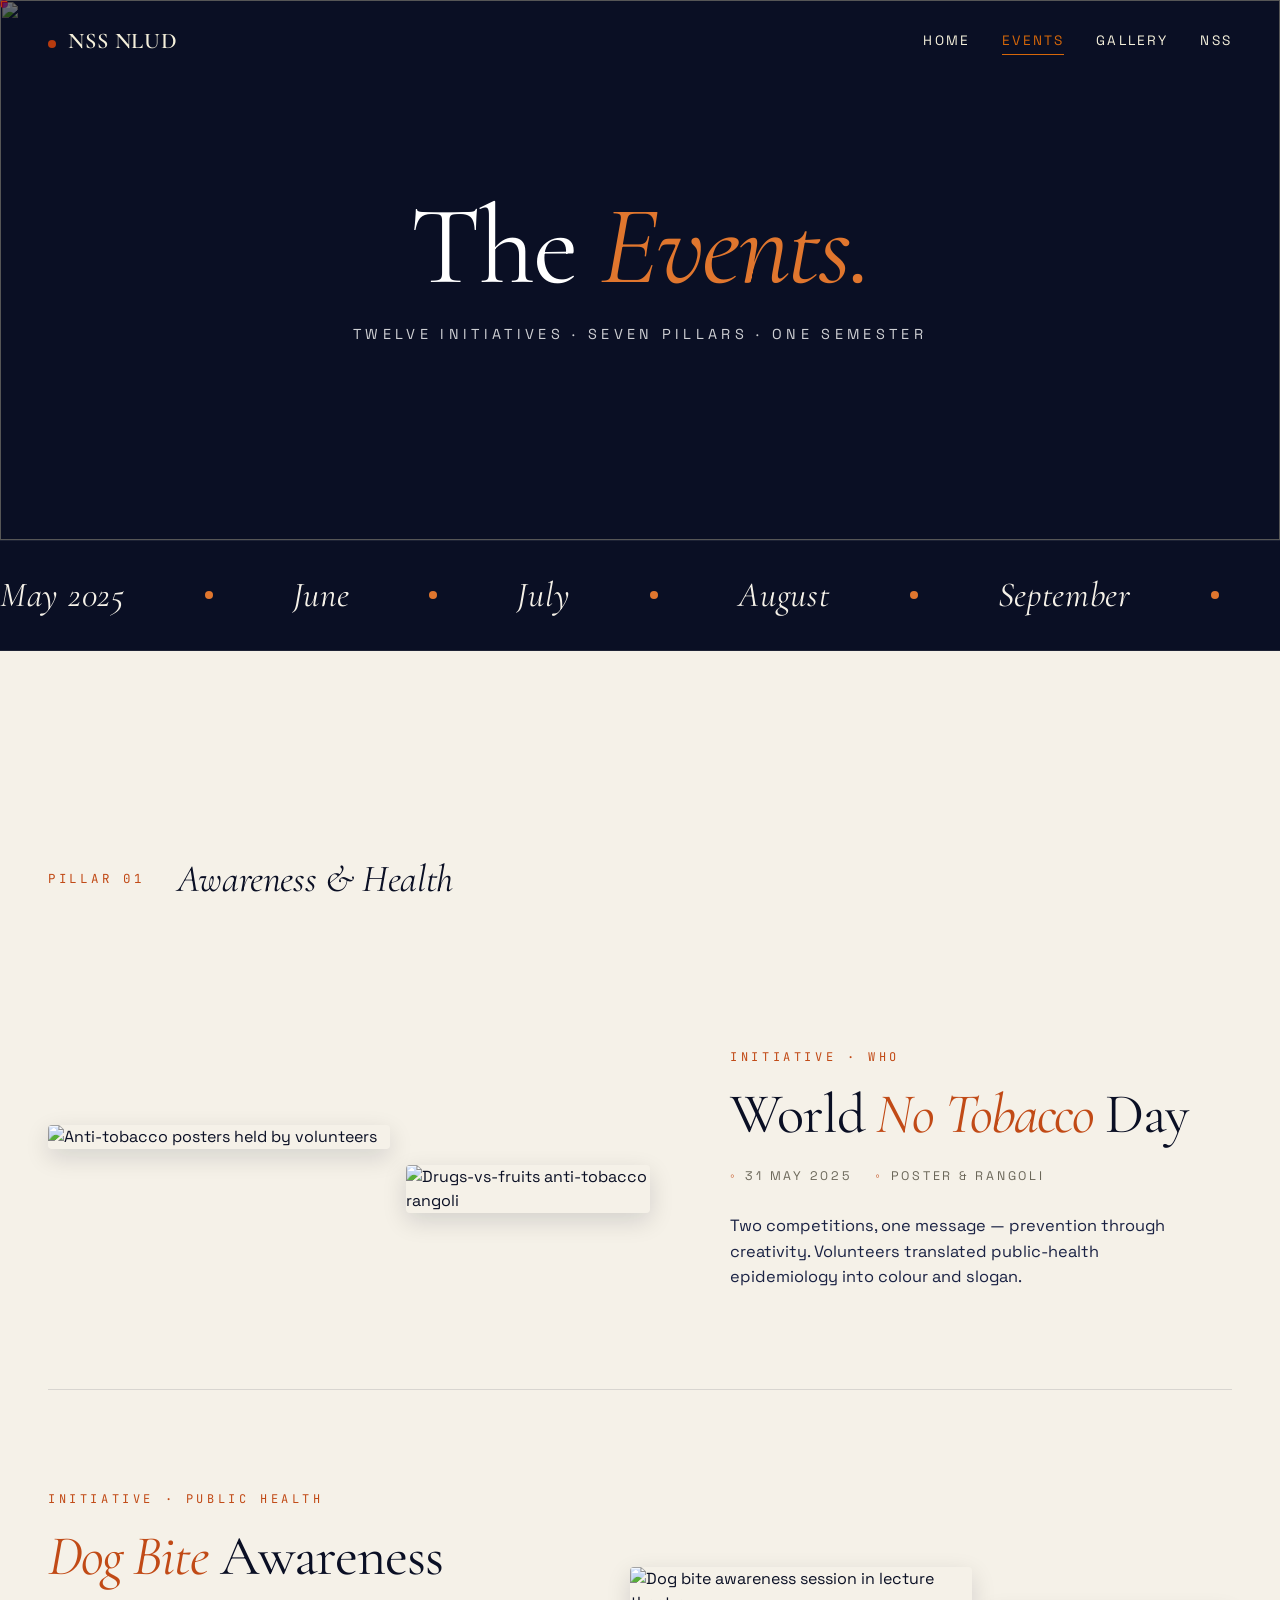
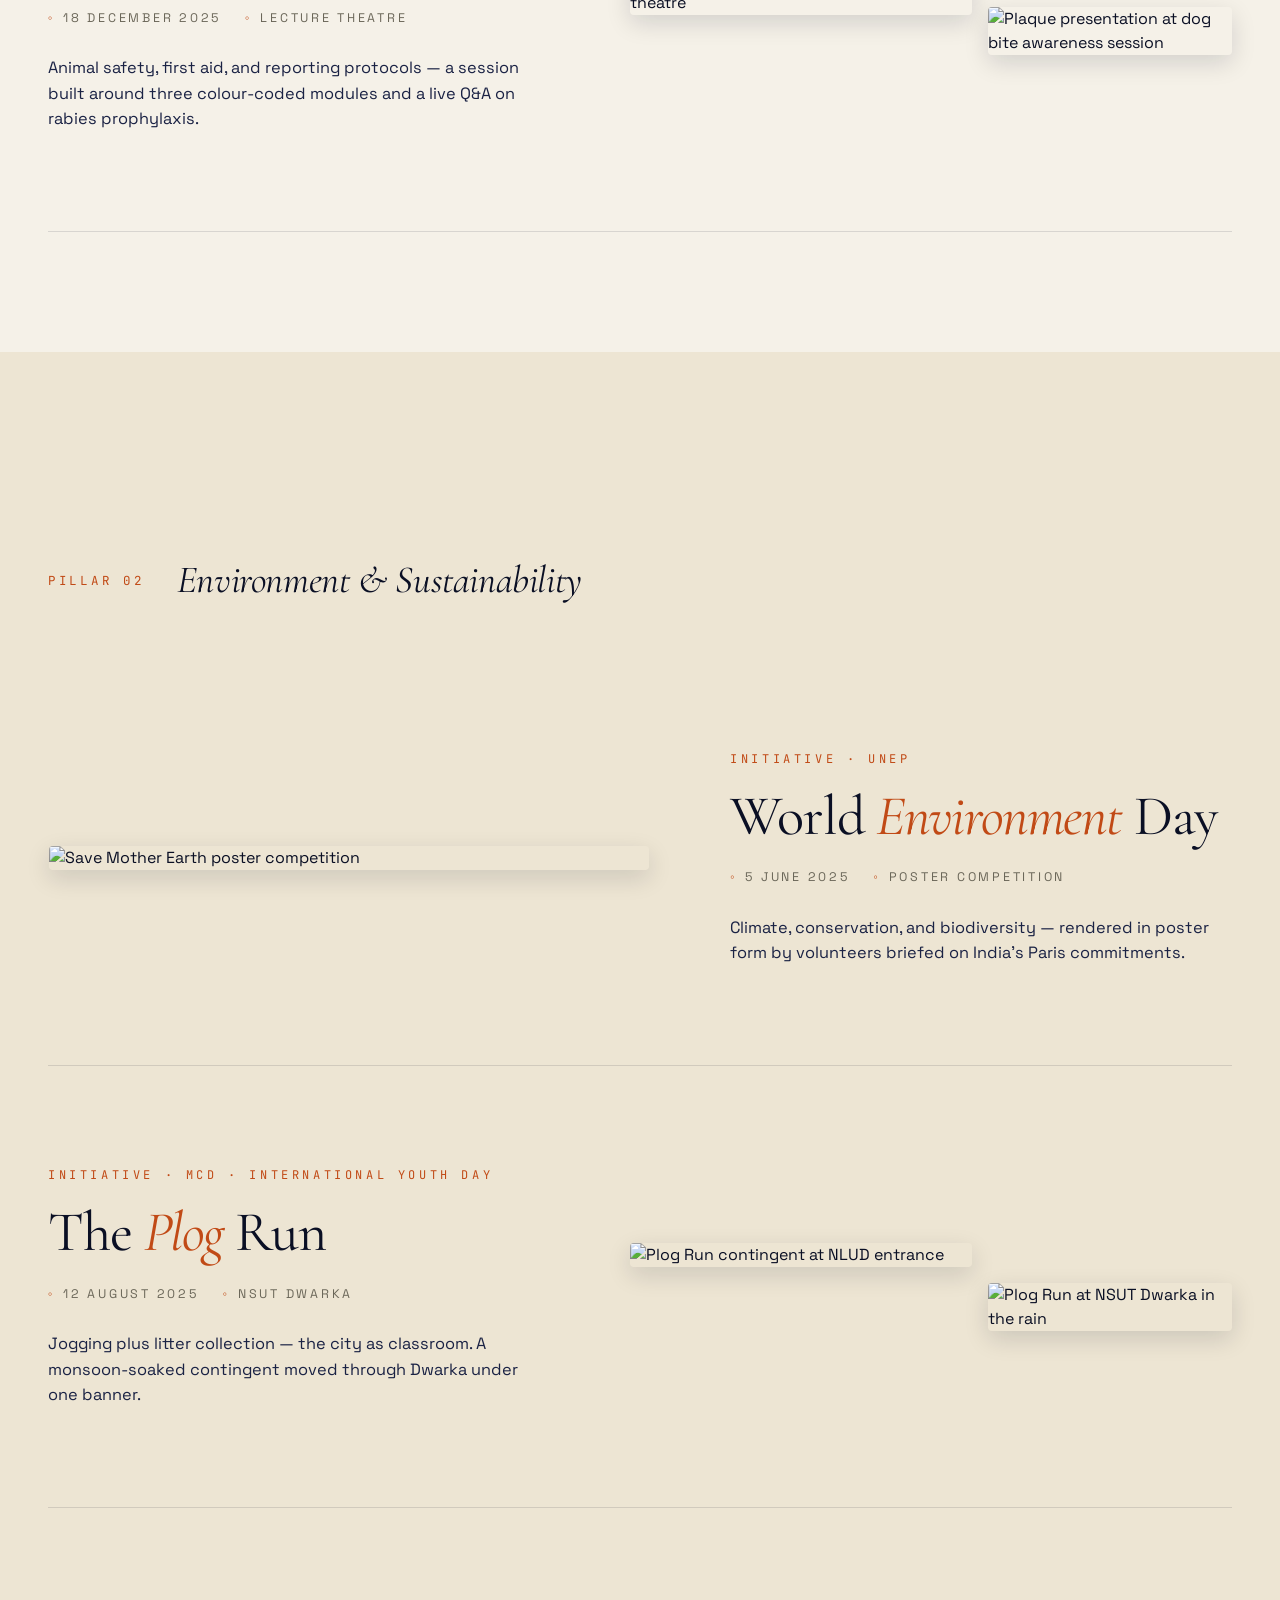
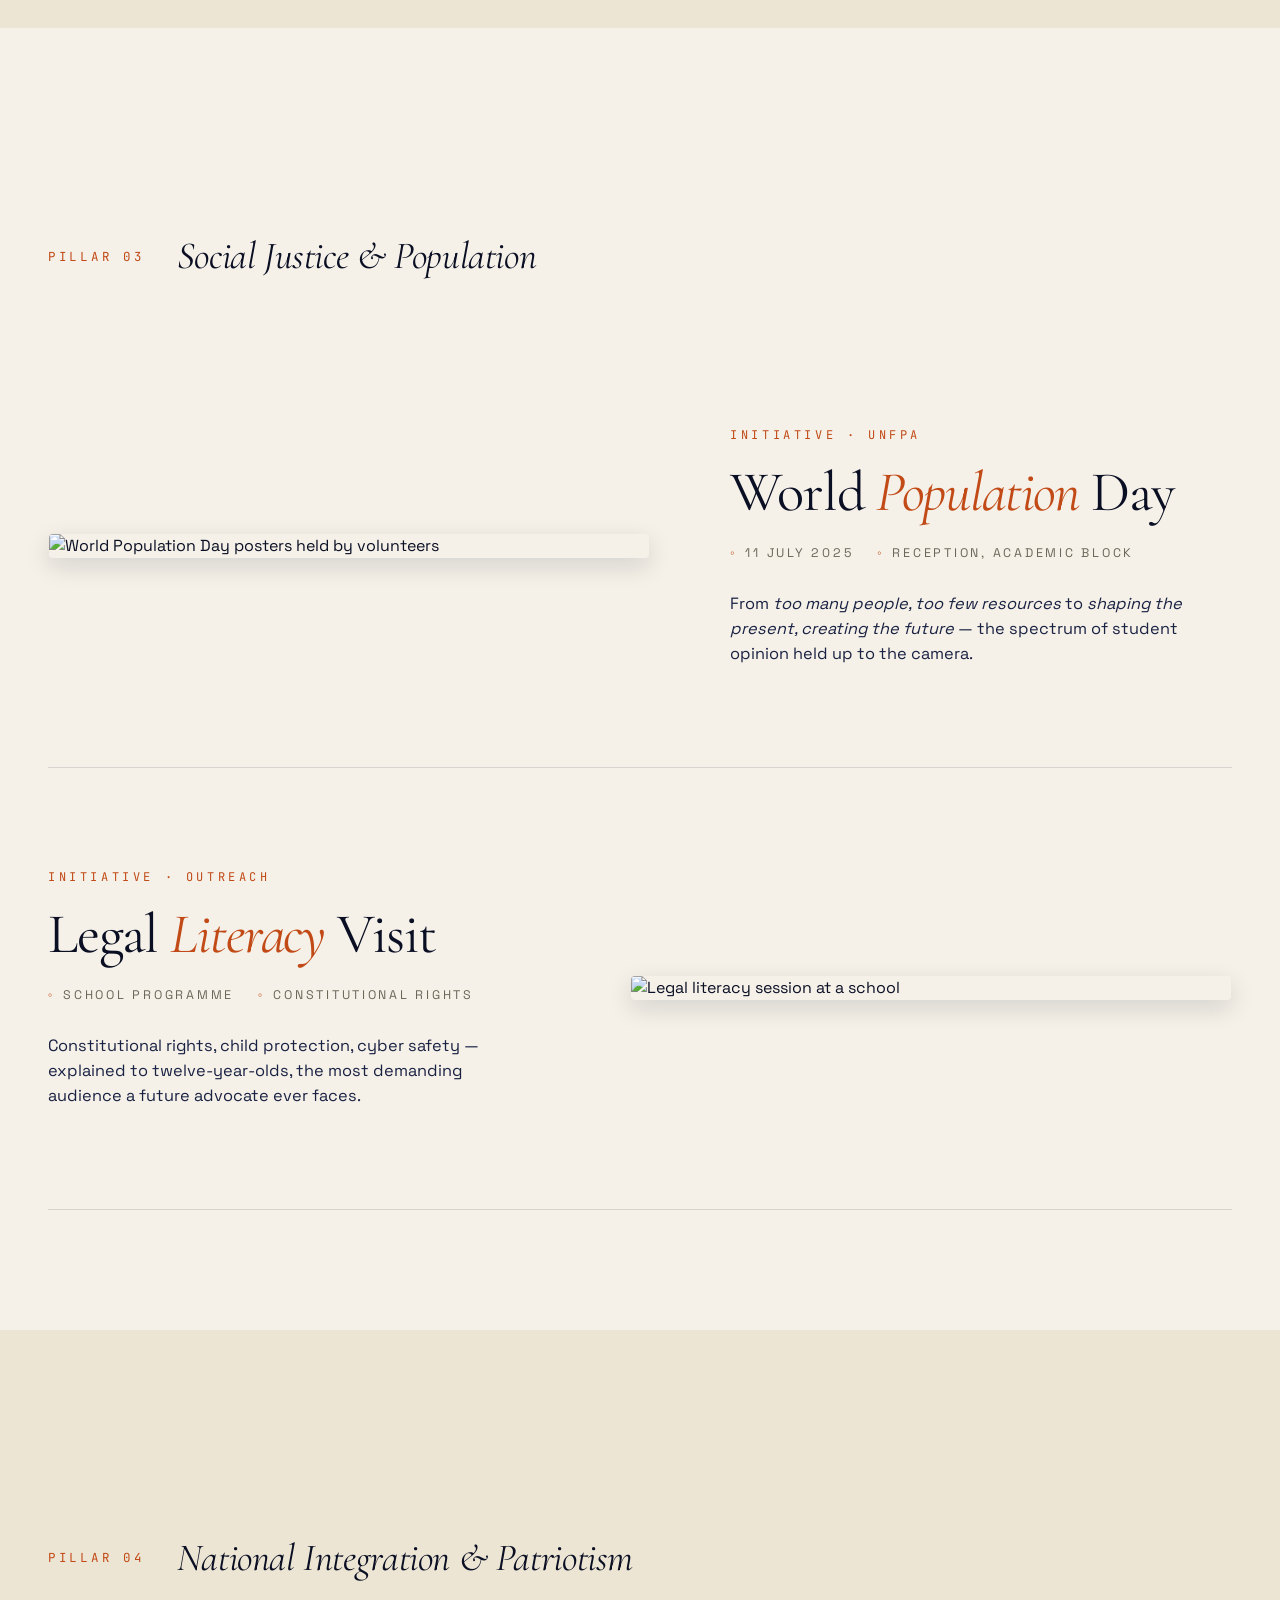
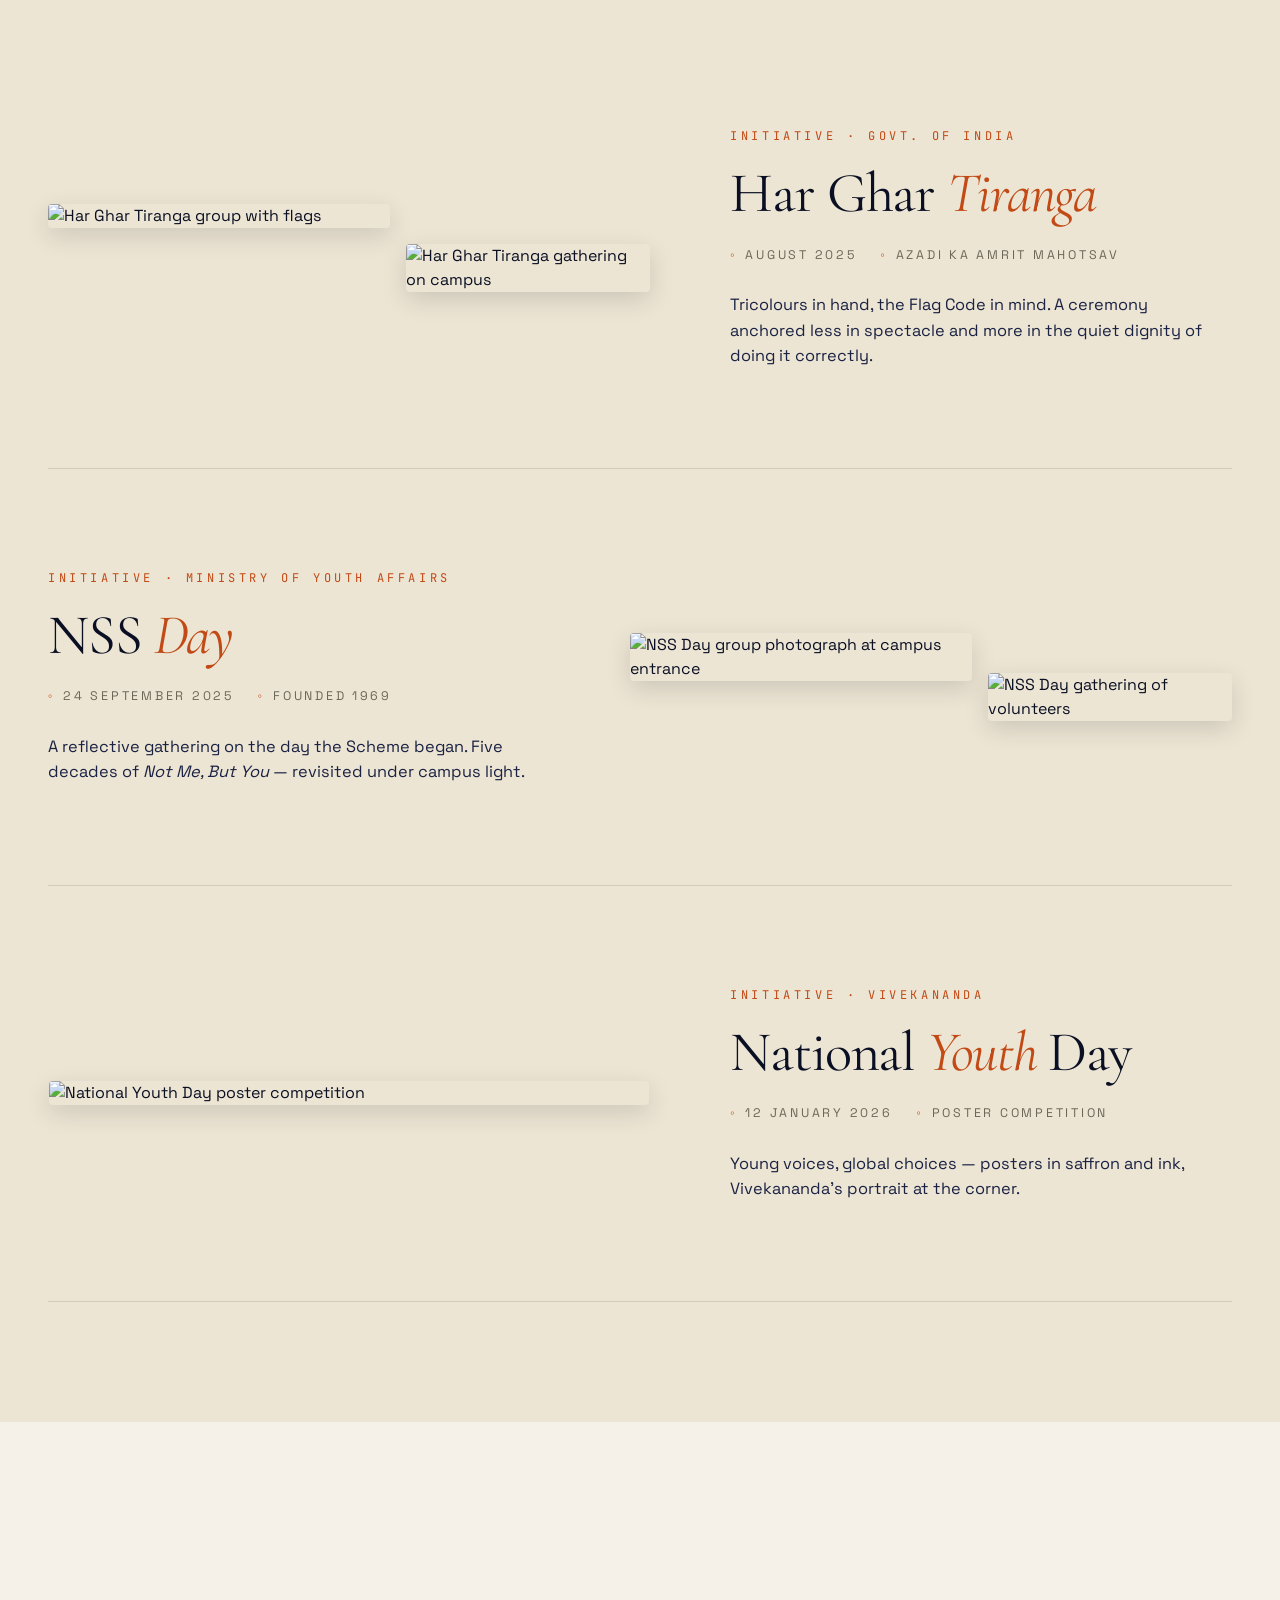
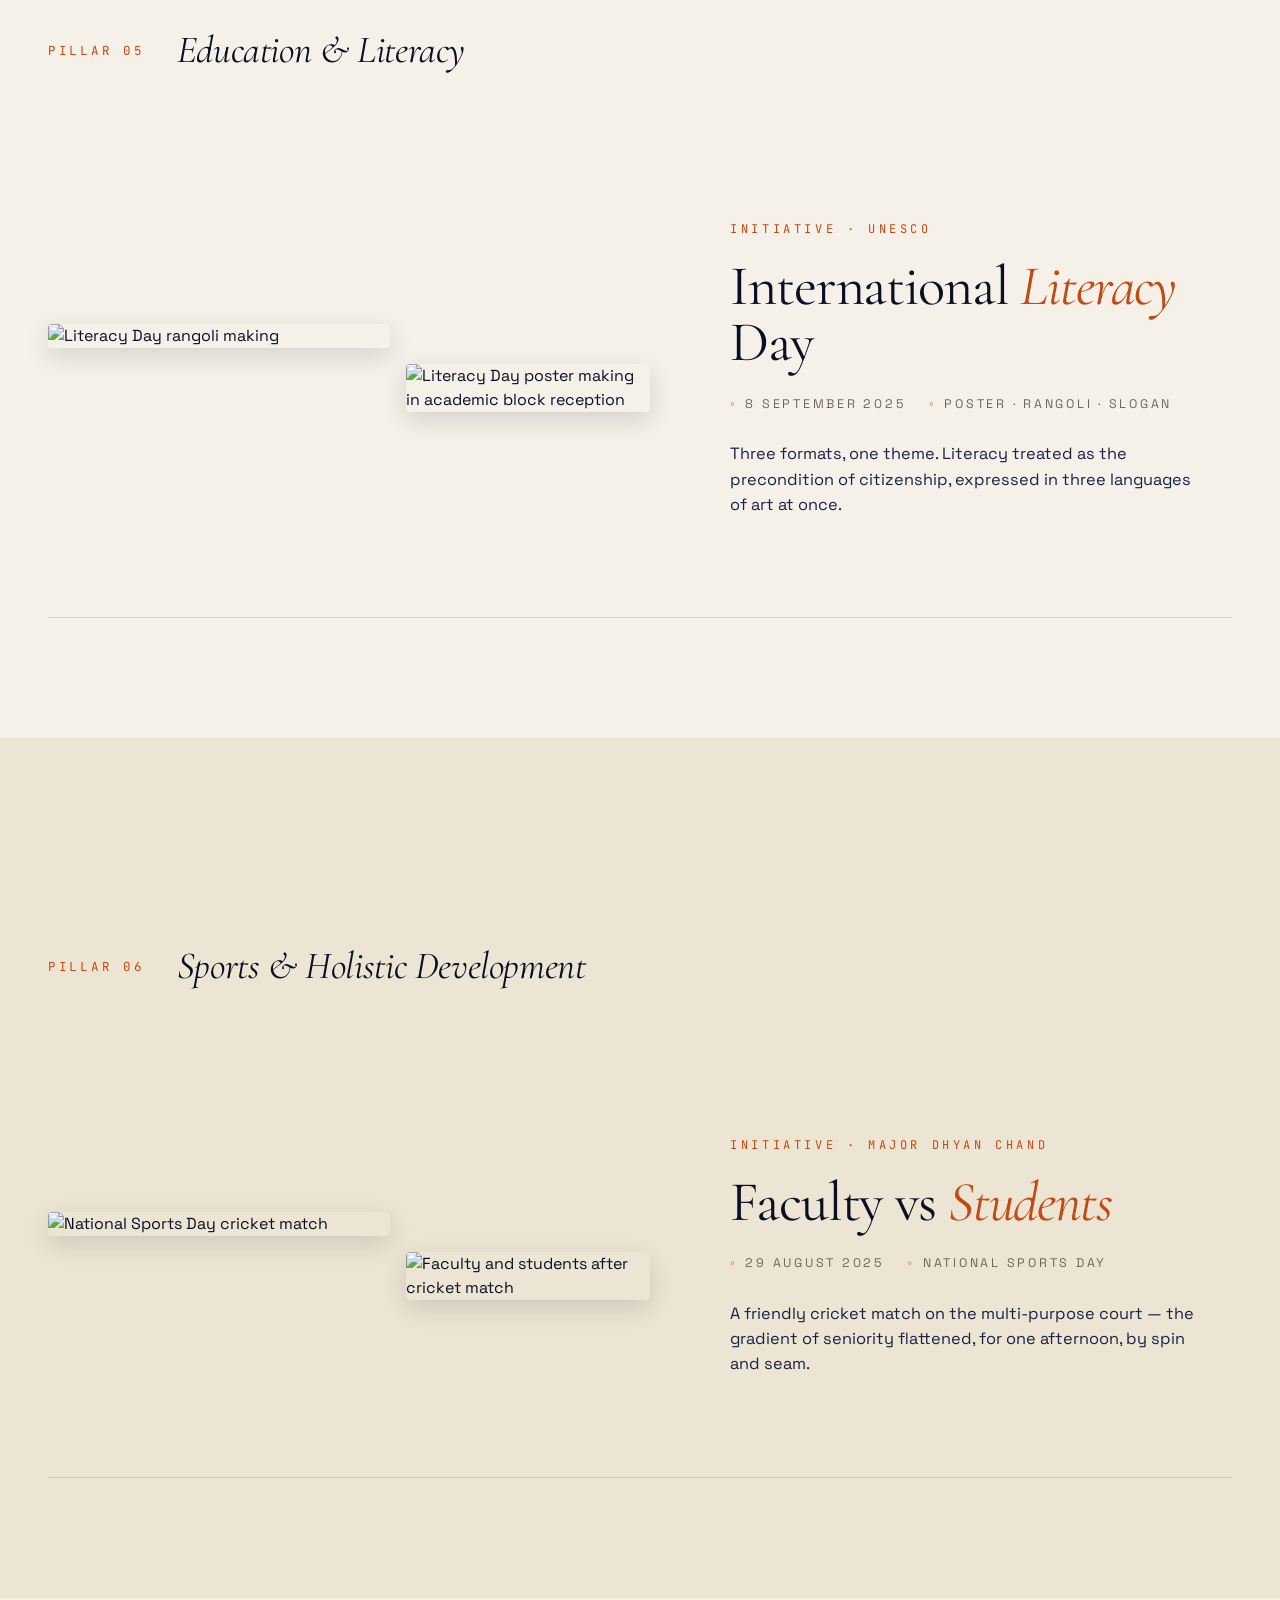
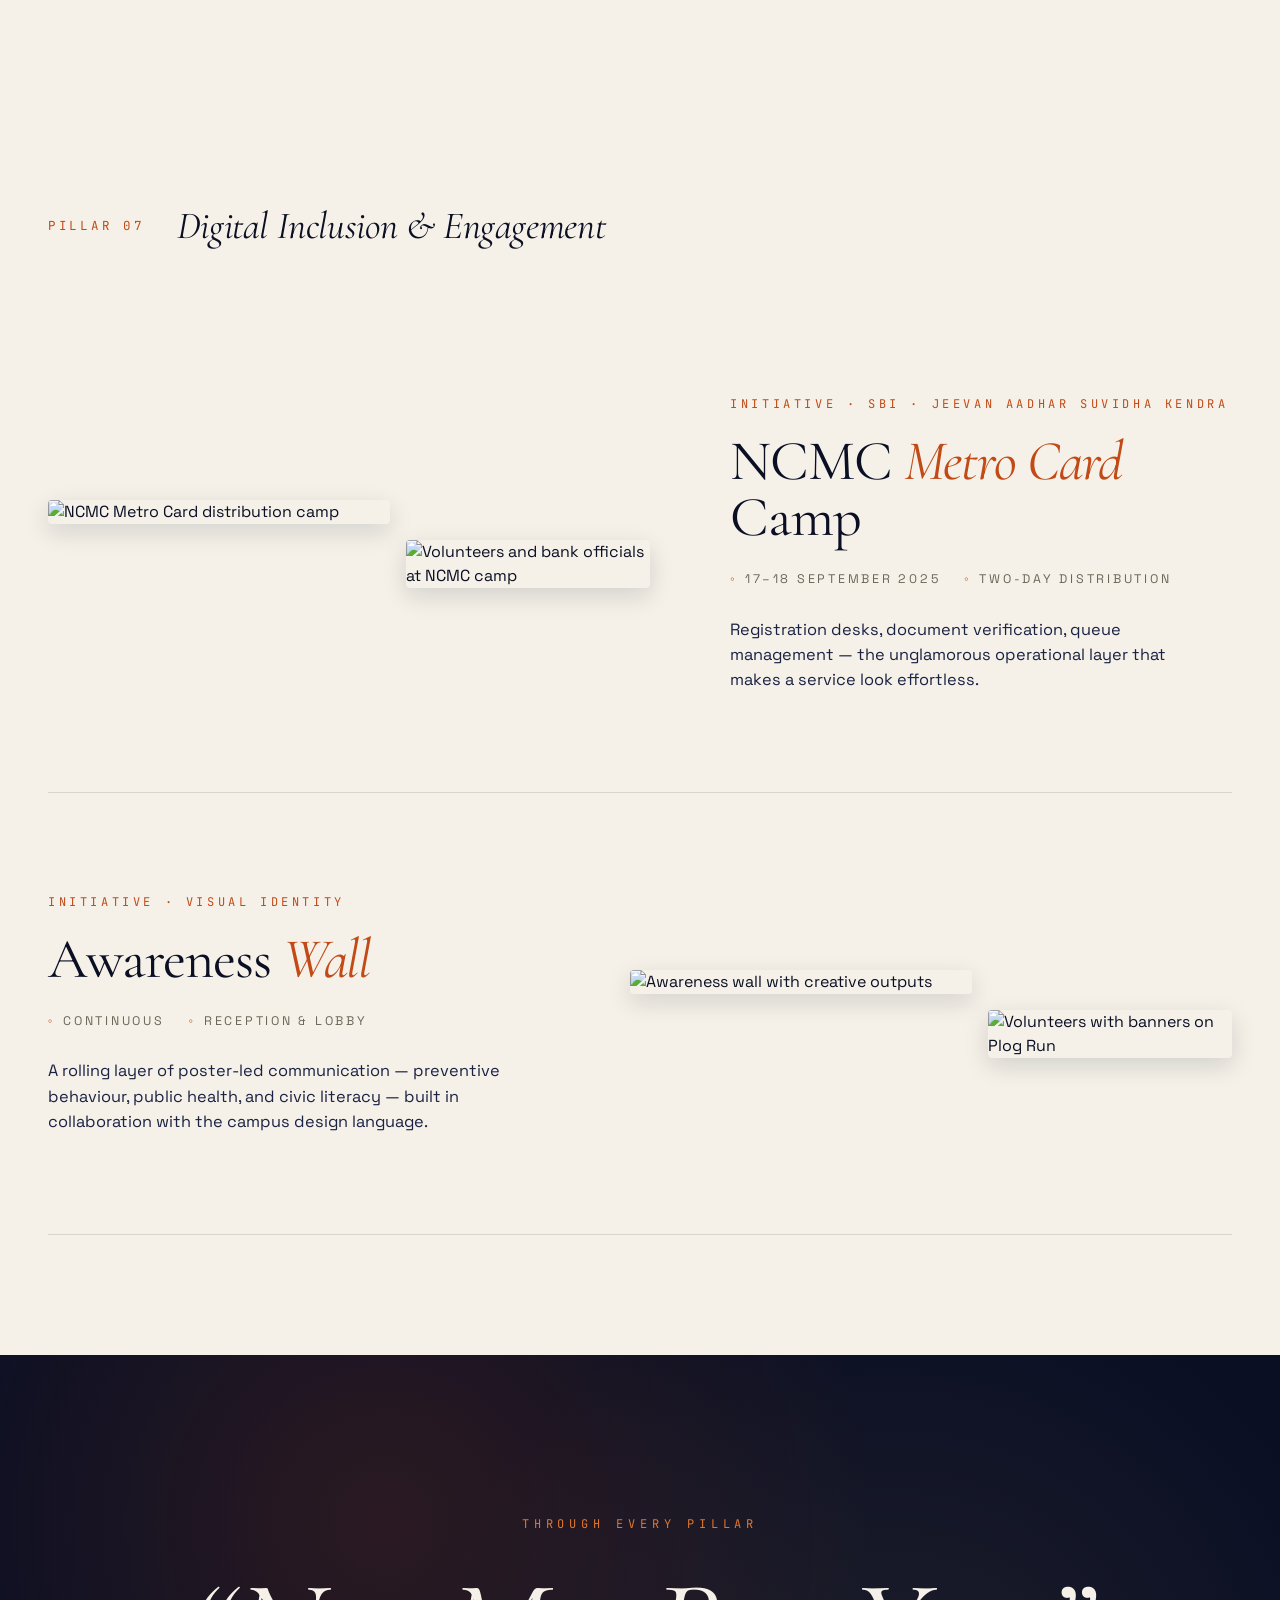
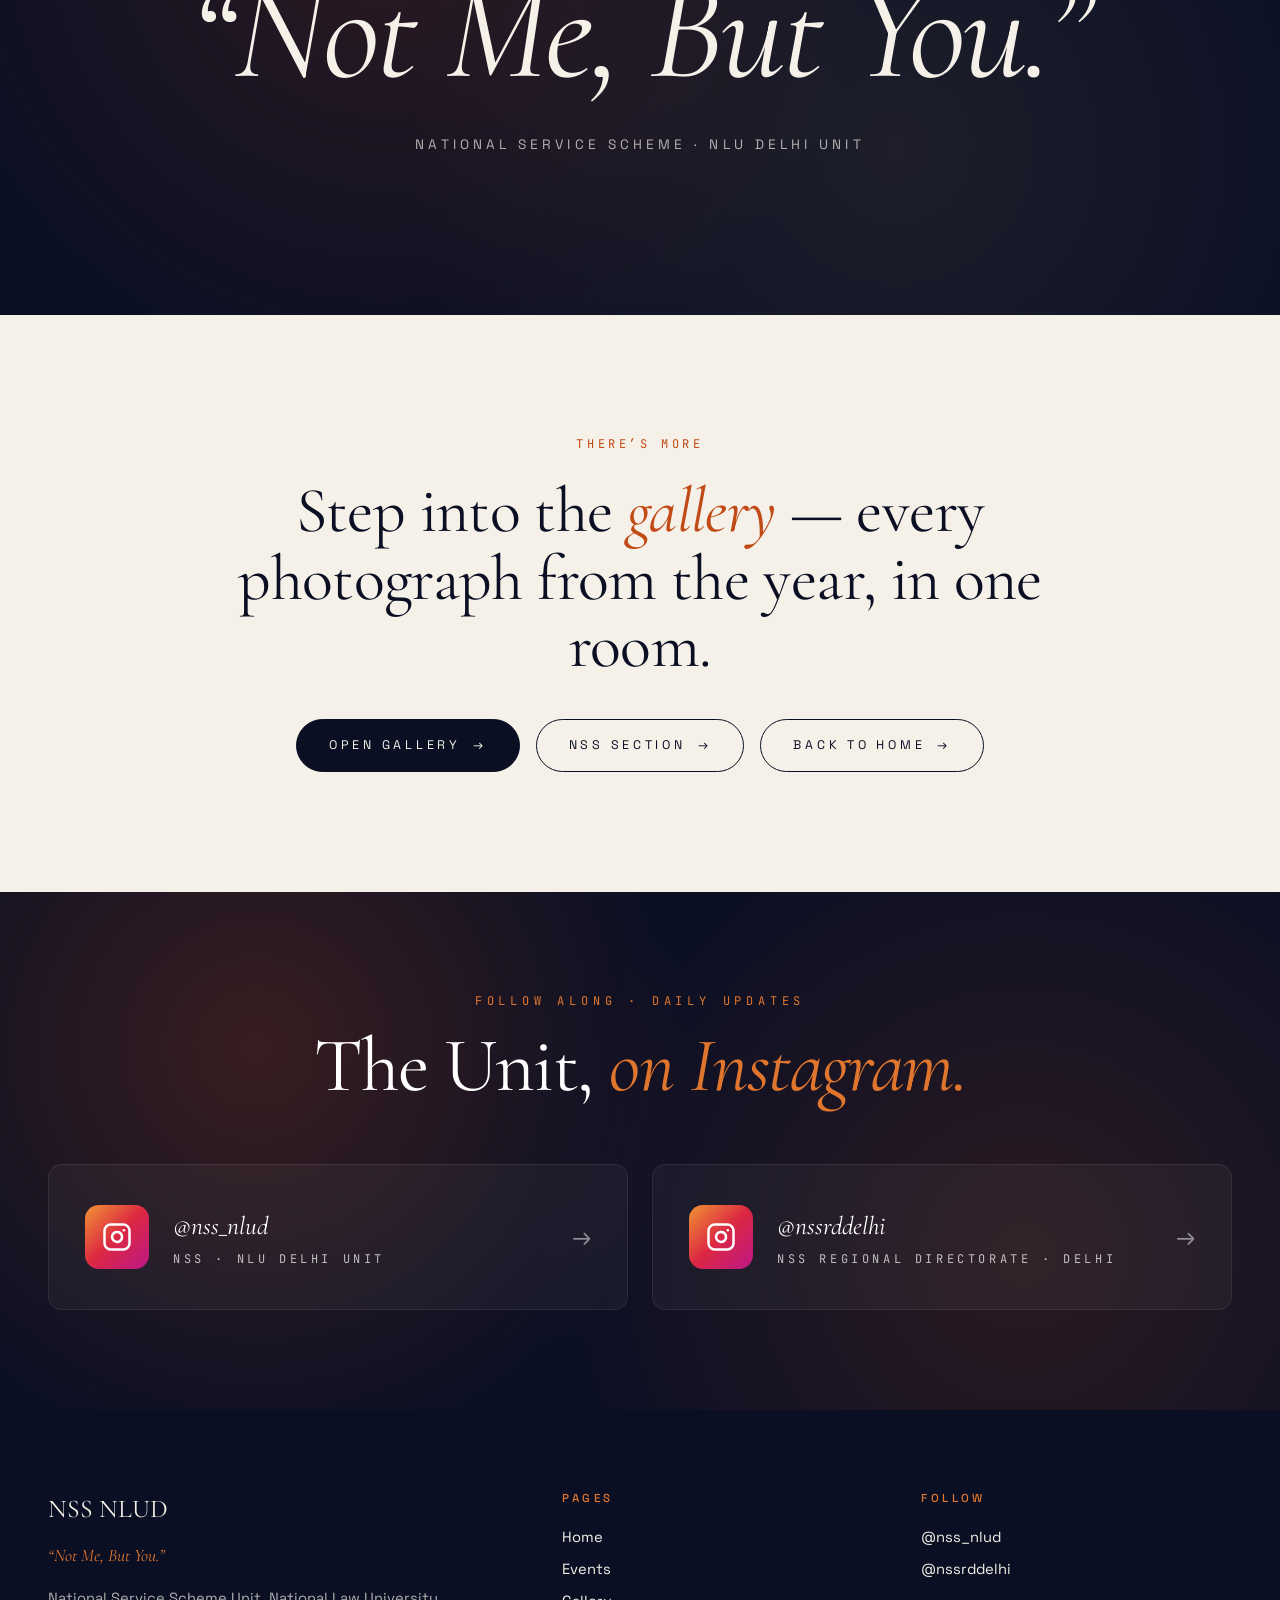
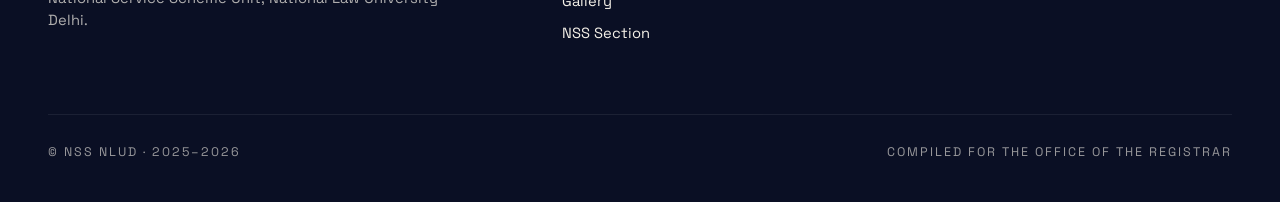
==== commit f731bdee: "Add NSS Section page, Instagram socials band, and global cross-links - New nss.html with hero image-" ====
--- a/ncc-nss-portal/events.html
+++ b/ncc-nss-portal/events.html
@@ -26,6 +26,7 @@
     <li><a href="index.html">Home</a></li>
     <li><a href="events.html" class="active">Events</a></li>
     <li><a href="gallery.html">Gallery</a></li>
+    <li><a href="nss.html">NSS</a></li>
   </ul>
 </nav>
 
@@ -303,7 +304,44 @@
   <h2 class="cta-title">Step into the <em>gallery</em> &mdash; every photograph from the year, in one room.</h2>
   <div class="cta-buttons">
     <a class="btn" href="gallery.html">Open Gallery <span class="arrow">&rarr;</span></a>
+    <a class="btn btn-ghost" href="nss.html">NSS Section <span class="arrow">&rarr;</span></a>
     <a class="btn btn-ghost" href="index.html">Back to Home <span class="arrow">&rarr;</span></a>
+  </div>
+</section>
+
+<!-- Socials -->
+<section class="socials-band">
+  <div class="socials-inner">
+    <div class="socials-head reveal-up">
+      <div class="eyebrow">Follow along &middot; Daily updates</div>
+      <h2>The Unit, <em>on Instagram.</em></h2>
+    </div>
+    <div class="socials-grid reveal-stagger">
+      <a class="social-card" href="https://www.instagram.com/nss_nlud" target="_blank" rel="noopener">
+        <div class="social-card-inner">
+          <div class="social-icon">
+            <svg viewBox="0 0 24 24" fill="none" stroke="currentColor" stroke-width="2" stroke-linecap="round" stroke-linejoin="round"><rect x="2" y="2" width="20" height="20" rx="5" ry="5"></rect><path d="M16 11.37A4 4 0 1 1 12.63 8 4 4 0 0 1 16 11.37z"></path><line x1="17.5" y1="6.5" x2="17.51" y2="6.5"></line></svg>
+          </div>
+          <div class="social-text">
+            <div class="social-handle">@nss_nlud</div>
+            <div class="social-meta">NSS &middot; NLU Delhi Unit</div>
+          </div>
+          <div class="social-arrow">&rarr;</div>
+        </div>
+      </a>
+      <a class="social-card" href="https://www.instagram.com/nssrddelhi" target="_blank" rel="noopener">
+        <div class="social-card-inner">
+          <div class="social-icon">
+            <svg viewBox="0 0 24 24" fill="none" stroke="currentColor" stroke-width="2" stroke-linecap="round" stroke-linejoin="round"><rect x="2" y="2" width="20" height="20" rx="5" ry="5"></rect><path d="M16 11.37A4 4 0 1 1 12.63 8 4 4 0 0 1 16 11.37z"></path><line x1="17.5" y1="6.5" x2="17.51" y2="6.5"></line></svg>
+          </div>
+          <div class="social-text">
+            <div class="social-handle">@nssrddelhi</div>
+            <div class="social-meta">NSS Regional Directorate &middot; Delhi</div>
+          </div>
+          <div class="social-arrow">&rarr;</div>
+        </div>
+      </a>
+    </div>
   </div>
 </section>
 
@@ -321,18 +359,14 @@
         <li><a href="index.html">Home</a></li>
         <li><a href="events.html">Events</a></li>
         <li><a href="gallery.html">Gallery</a></li>
+        <li><a href="nss.html">NSS Section</a></li>
       </ul>
     </div>
     <div class="footer-col">
-      <h4>Pillars</h4>
+      <h4>Follow</h4>
       <ul>
-        <li><a href="#health">Health</a></li>
-        <li><a href="#environment">Environment</a></li>
-        <li><a href="#justice">Justice</a></li>
-        <li><a href="#nation">Nation</a></li>
-        <li><a href="#literacy">Literacy</a></li>
-        <li><a href="#sport">Sport</a></li>
-        <li><a href="#digital">Digital</a></li>
+        <li><a href="https://www.instagram.com/nss_nlud" target="_blank" rel="noopener">@nss_nlud</a></li>
+        <li><a href="https://www.instagram.com/nssrddelhi" target="_blank" rel="noopener">@nssrddelhi</a></li>
       </ul>
     </div>
   </div>
--- a/ncc-nss-portal/css/style.css
+++ b/ncc-nss-portal/css/style.css
@@ -1004,3 +1004,436 @@
   border-radius: 8px;
   box-shadow: 0 4px 8px rgba(0,0,0,0.2);
 }
+
+/* =========================================================
+   NSS SECTION — IMAGE MARQUEE, COLLAGE, FILMSTRIP, SOCIALS
+   ========================================================= */
+
+.nss-hero {
+  position: relative;
+  height: 100vh;
+  min-height: 720px;
+  background: var(--ink);
+  color: #ffffff;
+  overflow: hidden;
+  display: flex;
+  align-items: center;
+  justify-content: center;
+}
+.nss-hero::before {
+  content: '';
+  position: absolute;
+  inset: 0;
+  background:
+    radial-gradient(circle at 20% 30%, rgba(193,74,22,0.15), transparent 45%),
+    radial-gradient(circle at 80% 70%, rgba(176,141,87,0.12), transparent 45%);
+  z-index: 1;
+}
+.nss-hero-stack {
+  position: absolute;
+  inset: 0;
+  z-index: 2;
+}
+.nss-hero-stack .float {
+  position: absolute;
+  width: 22vw;
+  max-width: 320px;
+  min-width: 160px;
+  aspect-ratio: 4/5;
+  border-radius: 8px;
+  overflow: hidden;
+  box-shadow: 0 30px 80px rgba(0,0,0,0.55);
+  opacity: 0;
+  animation: float-in 1.6s var(--ease) forwards;
+}
+.nss-hero-stack .float img {
+  width: 100%;
+  height: 100%;
+  object-fit: cover;
+  filter: brightness(0.85) saturate(1.05);
+}
+.nss-hero-stack .float.f1 { top: 12%; left: 6%; transform: rotate(-8deg) translateY(40px); animation-delay: 0.4s; --rot: -8deg; }
+.nss-hero-stack .float.f2 { top: 8%; right: 8%; transform: rotate(6deg) translateY(60px); animation-delay: 0.6s; --rot: 6deg; }
+.nss-hero-stack .float.f3 { bottom: 14%; left: 14%; transform: rotate(4deg) translateY(60px); animation-delay: 0.8s; --rot: 4deg; }
+.nss-hero-stack .float.f4 { bottom: 10%; right: 12%; transform: rotate(-10deg) translateY(40px); animation-delay: 1.0s; --rot: -10deg; }
+.nss-hero-stack .float.f5 { top: 38%; left: 38%; width: 18vw; min-width: 140px; transform: rotate(2deg) translateY(50px); animation-delay: 1.2s; --rot: 2deg; }
+@keyframes float-in {
+  to { opacity: 1; transform: rotate(var(--rot, 0deg)) translateY(0); }
+}
+.nss-hero-stack .float:hover {
+  transform: rotate(0deg) translateY(-8px) scale(1.05);
+  z-index: 5;
+  transition: transform 0.6s var(--ease);
+}
+
+.nss-hero-content {
+  position: relative;
+  z-index: 4;
+  text-align: center;
+  padding: 0 24px;
+  pointer-events: none;
+}
+.nss-hero-content .eyebrow {
+  font-family: var(--mono);
+  font-size: 0.78rem;
+  letter-spacing: 0.45em;
+  text-transform: uppercase;
+  margin-bottom: 28px;
+  color: var(--accent-warm);
+  opacity: 0;
+  animation: fade-up 1.2s var(--ease) 1.4s forwards;
+}
+.nss-hero-content h1 {
+  font-family: var(--serif);
+  font-size: clamp(3.4rem, 12vw, 10rem);
+  font-weight: 400;
+  line-height: 0.9;
+  letter-spacing: -0.03em;
+  text-shadow: 0 6px 30px rgba(0,0,0,0.4);
+}
+.nss-hero-content h1 em { font-style: italic; color: var(--accent-warm); }
+.nss-hero-content h1 .word {
+  display: inline-block;
+  opacity: 0;
+  transform: translateY(40px);
+  animation: fade-up 1.1s var(--ease) forwards;
+}
+.nss-hero-content h1 .word:nth-child(1) { animation-delay: 1.5s; }
+.nss-hero-content h1 .word:nth-child(2) { animation-delay: 1.65s; }
+.nss-hero-content h1 .word:nth-child(3) { animation-delay: 1.8s; }
+.nss-hero-content .sub {
+  margin-top: 28px;
+  font-size: 0.92rem;
+  letter-spacing: 0.35em;
+  text-transform: uppercase;
+  opacity: 0;
+  animation: fade-up 1.2s var(--ease) 2s forwards;
+}
+
+@media (max-width: 720px) {
+  .nss-hero-stack .float { width: 38vw; min-width: 120px; }
+  .nss-hero-stack .float.f5 { display: none; }
+}
+
+/* ---- Image marquee strips ---- */
+.img-marquee {
+  padding: 60px 0;
+  overflow: hidden;
+  position: relative;
+  background: var(--bg);
+}
+.img-marquee.dark { background: var(--ink); }
+.img-marquee + .img-marquee { padding-top: 0; }
+.img-marquee-strip {
+  display: flex;
+  gap: 24px;
+  width: max-content;
+  animation: strip-slide 60s linear infinite;
+}
+.img-marquee-strip.reverse {
+  animation-direction: reverse;
+  animation-duration: 75s;
+}
+.img-marquee-strip.fast { animation-duration: 45s; }
+.img-marquee-strip .frame {
+  flex: 0 0 auto;
+  width: 320px;
+  height: 240px;
+  border-radius: 6px;
+  overflow: hidden;
+  box-shadow: var(--shadow-md);
+  transition: transform 0.6s var(--ease);
+}
+.img-marquee-strip .frame.tall { height: 320px; width: 240px; }
+.img-marquee-strip .frame:hover {
+  transform: translateY(-8px) scale(1.04);
+}
+.img-marquee-strip .frame img {
+  width: 100%;
+  height: 100%;
+  object-fit: cover;
+  transition: transform 1s var(--ease);
+}
+.img-marquee-strip .frame:hover img { transform: scale(1.08); }
+@keyframes strip-slide {
+  to { transform: translateX(-50%); }
+}
+@media (max-width: 720px) {
+  .img-marquee-strip .frame { width: 220px; height: 170px; }
+  .img-marquee-strip .frame.tall { height: 240px; width: 180px; }
+}
+
+/* ---- Editorial collage ---- */
+.collage {
+  display: grid;
+  grid-template-columns: repeat(12, 1fr);
+  grid-auto-rows: 90px;
+  gap: 14px;
+}
+.collage .cell {
+  position: relative;
+  overflow: hidden;
+  border-radius: 6px;
+  cursor: pointer;
+  background: var(--ink-soft);
+}
+.collage .cell img {
+  width: 100%;
+  height: 100%;
+  object-fit: cover;
+  transition: transform 1.4s var(--ease), filter 0.6s var(--ease);
+  filter: brightness(0.9);
+}
+.collage .cell:hover img {
+  transform: scale(1.07);
+  filter: brightness(0.65);
+}
+.collage .cell::after {
+  content: attr(data-num);
+  position: absolute;
+  bottom: 14px;
+  left: 14px;
+  font-family: var(--mono);
+  font-size: 0.7rem;
+  letter-spacing: 0.3em;
+  color: #ffffff;
+  opacity: 0;
+  transform: translateY(8px);
+  transition: opacity 0.5s var(--ease), transform 0.5s var(--ease);
+}
+.collage .cell:hover::after { opacity: 1; transform: translateY(0); }
+
+.collage .c-a { grid-column: span 6; grid-row: span 5; }
+.collage .c-b { grid-column: span 3; grid-row: span 3; }
+.collage .c-c { grid-column: span 3; grid-row: span 3; }
+.collage .c-d { grid-column: span 4; grid-row: span 3; }
+.collage .c-e { grid-column: span 4; grid-row: span 3; }
+.collage .c-f { grid-column: span 4; grid-row: span 3; }
+.collage .c-g { grid-column: span 3; grid-row: span 4; }
+.collage .c-h { grid-column: span 3; grid-row: span 4; }
+.collage .c-i { grid-column: span 6; grid-row: span 4; }
+.collage .c-j { grid-column: span 6; grid-row: span 3; }
+.collage .c-k { grid-column: span 6; grid-row: span 3; }
+
+@media (max-width: 900px) {
+  .collage { grid-template-columns: repeat(6, 1fr); grid-auto-rows: 100px; }
+  .collage .c-a { grid-column: span 6; grid-row: span 4; }
+  .collage .c-b, .collage .c-c { grid-column: span 3; grid-row: span 3; }
+  .collage .c-d, .collage .c-e, .collage .c-f { grid-column: span 6; grid-row: span 3; }
+  .collage .c-g, .collage .c-h { grid-column: span 3; grid-row: span 4; }
+  .collage .c-i, .collage .c-j, .collage .c-k { grid-column: span 6; grid-row: span 3; }
+}
+
+/* ---- Horizontal filmstrip ---- */
+.filmstrip-wrap {
+  position: relative;
+  background: var(--ink);
+  color: #ffffff;
+  padding: 100px 0;
+  overflow: hidden;
+}
+.filmstrip-wrap .container { padding: 0 48px; }
+.filmstrip {
+  display: flex;
+  gap: 18px;
+  overflow-x: auto;
+  scroll-snap-type: x mandatory;
+  scrollbar-width: none;
+  padding: 24px 48px 24px 48px;
+  margin: 0 -48px;
+  cursor: grab;
+}
+.filmstrip::-webkit-scrollbar { display: none; }
+.filmstrip:active { cursor: grabbing; }
+.filmstrip .slide {
+  flex: 0 0 78%;
+  max-width: 720px;
+  scroll-snap-align: center;
+  position: relative;
+  border-radius: 6px;
+  overflow: hidden;
+  aspect-ratio: 4/3;
+  box-shadow: var(--shadow-lg);
+  transition: transform 0.6s var(--ease);
+}
+.filmstrip .slide:hover { transform: translateY(-6px); }
+.filmstrip .slide img {
+  width: 100%;
+  height: 100%;
+  object-fit: cover;
+  transition: transform 1.2s var(--ease);
+}
+.filmstrip .slide:hover img { transform: scale(1.05); }
+.filmstrip .slide-meta {
+  position: absolute;
+  bottom: 22px;
+  left: 24px;
+  color: #ffffff;
+  font-family: var(--mono);
+  font-size: 0.72rem;
+  letter-spacing: 0.3em;
+  text-transform: uppercase;
+  background: rgba(10,15,36,0.7);
+  padding: 8px 14px;
+  border-radius: 100px;
+  -webkit-backdrop-filter: blur(8px);
+  backdrop-filter: blur(8px);
+}
+@media (max-width: 720px) {
+  .filmstrip-wrap .container, .filmstrip { padding-left: 24px; padding-right: 24px; }
+  .filmstrip { margin: 0 -24px; }
+  .filmstrip .slide { flex: 0 0 88%; }
+}
+
+/* ---- Socials band ---- */
+.socials-band {
+  background: var(--ink);
+  color: #ffffff;
+  padding: 100px 48px;
+  position: relative;
+  overflow: hidden;
+}
+.socials-band::before {
+  content: '';
+  position: absolute;
+  inset: 0;
+  background:
+    radial-gradient(circle at 20% 30%, rgba(193,74,22,0.25), transparent 40%),
+    radial-gradient(circle at 80% 70%, rgba(193,74,22,0.18), transparent 45%);
+  animation: drift 20s ease-in-out infinite alternate;
+}
+.socials-inner {
+  position: relative;
+  z-index: 2;
+  max-width: 1320px;
+  margin: 0 auto;
+}
+.socials-head {
+  text-align: center;
+  margin-bottom: 60px;
+}
+.socials-head .eyebrow {
+  font-family: var(--mono);
+  font-size: 0.75rem;
+  letter-spacing: 0.4em;
+  text-transform: uppercase;
+  color: var(--accent-warm);
+  margin-bottom: 18px;
+}
+.socials-head h2 {
+  font-family: var(--serif);
+  font-size: clamp(2.4rem, 6vw, 4.8rem);
+  font-weight: 400;
+  letter-spacing: -0.02em;
+  line-height: 1;
+}
+.socials-head h2 em { font-style: italic; color: var(--accent-warm); }
+
+.socials-grid {
+  display: grid;
+  grid-template-columns: 1fr 1fr;
+  gap: 24px;
+}
+.social-card {
+  position: relative;
+  display: block;
+  padding: 40px 36px;
+  border-radius: 14px;
+  background: rgba(255,255,255,0.04);
+  border: 1px solid rgba(255,255,255,0.08);
+  overflow: hidden;
+  transition: all 0.5s var(--ease);
+  text-decoration: none;
+}
+.social-card::before {
+  content: '';
+  position: absolute;
+  inset: 0;
+  background: linear-gradient(135deg, #f09433 0%, #e6683c 25%, #dc2743 50%, #cc2366 75%, #bc1888 100%);
+  opacity: 0;
+  transition: opacity 0.6s var(--ease);
+  z-index: 0;
+}
+.social-card:hover {
+  transform: translateY(-6px);
+  border-color: rgba(255,255,255,0.2);
+}
+.social-card:hover::before { opacity: 0.85; }
+.social-card-inner {
+  position: relative;
+  z-index: 1;
+  display: flex;
+  align-items: center;
+  gap: 24px;
+}
+.social-icon {
+  width: 64px;
+  height: 64px;
+  border-radius: 14px;
+  background: linear-gradient(135deg, #f09433, #dc2743, #bc1888);
+  display: flex;
+  align-items: center;
+  justify-content: center;
+  flex-shrink: 0;
+  transition: transform 0.5s var(--ease);
+}
+.social-card:hover .social-icon {
+  background: rgba(255,255,255,0.18);
+  transform: rotate(-6deg) scale(1.06);
+}
+.social-icon svg {
+  width: 30px;
+  height: 30px;
+  color: #ffffff;
+}
+.social-text { flex: 1; }
+.social-handle {
+  font-family: var(--serif);
+  font-size: 1.6rem;
+  font-style: italic;
+  margin-bottom: 4px;
+}
+.social-meta {
+  font-family: var(--mono);
+  font-size: 0.75rem;
+  letter-spacing: 0.3em;
+  text-transform: uppercase;
+  opacity: 0.7;
+}
+.social-arrow {
+  font-size: 1.5rem;
+  opacity: 0.5;
+  transition: transform 0.5s var(--ease), opacity 0.5s var(--ease);
+}
+.social-card:hover .social-arrow {
+  opacity: 1;
+  transform: translateX(8px);
+}
+
+@media (max-width: 800px) {
+  .socials-band { padding: 70px 24px; }
+  .socials-grid { grid-template-columns: 1fr; }
+  .social-card { padding: 28px 24px; }
+  .social-card-inner { gap: 18px; }
+  .social-icon { width: 52px; height: 52px; }
+  .social-handle { font-size: 1.3rem; }
+}
+
+/* ---- Big serif call ---- */
+.big-call {
+  padding: 140px 48px;
+  background: var(--bg);
+  text-align: center;
+}
+.big-call-text {
+  font-family: var(--serif);
+  font-size: clamp(2rem, 5.5vw, 5rem);
+  line-height: 1.1;
+  font-weight: 400;
+  letter-spacing: -0.02em;
+  max-width: 1100px;
+  margin: 0 auto;
+}
+.big-call-text em { font-style: italic; color: var(--accent); }
+@media (max-width: 720px) { .big-call { padding: 80px 24px; } }
+
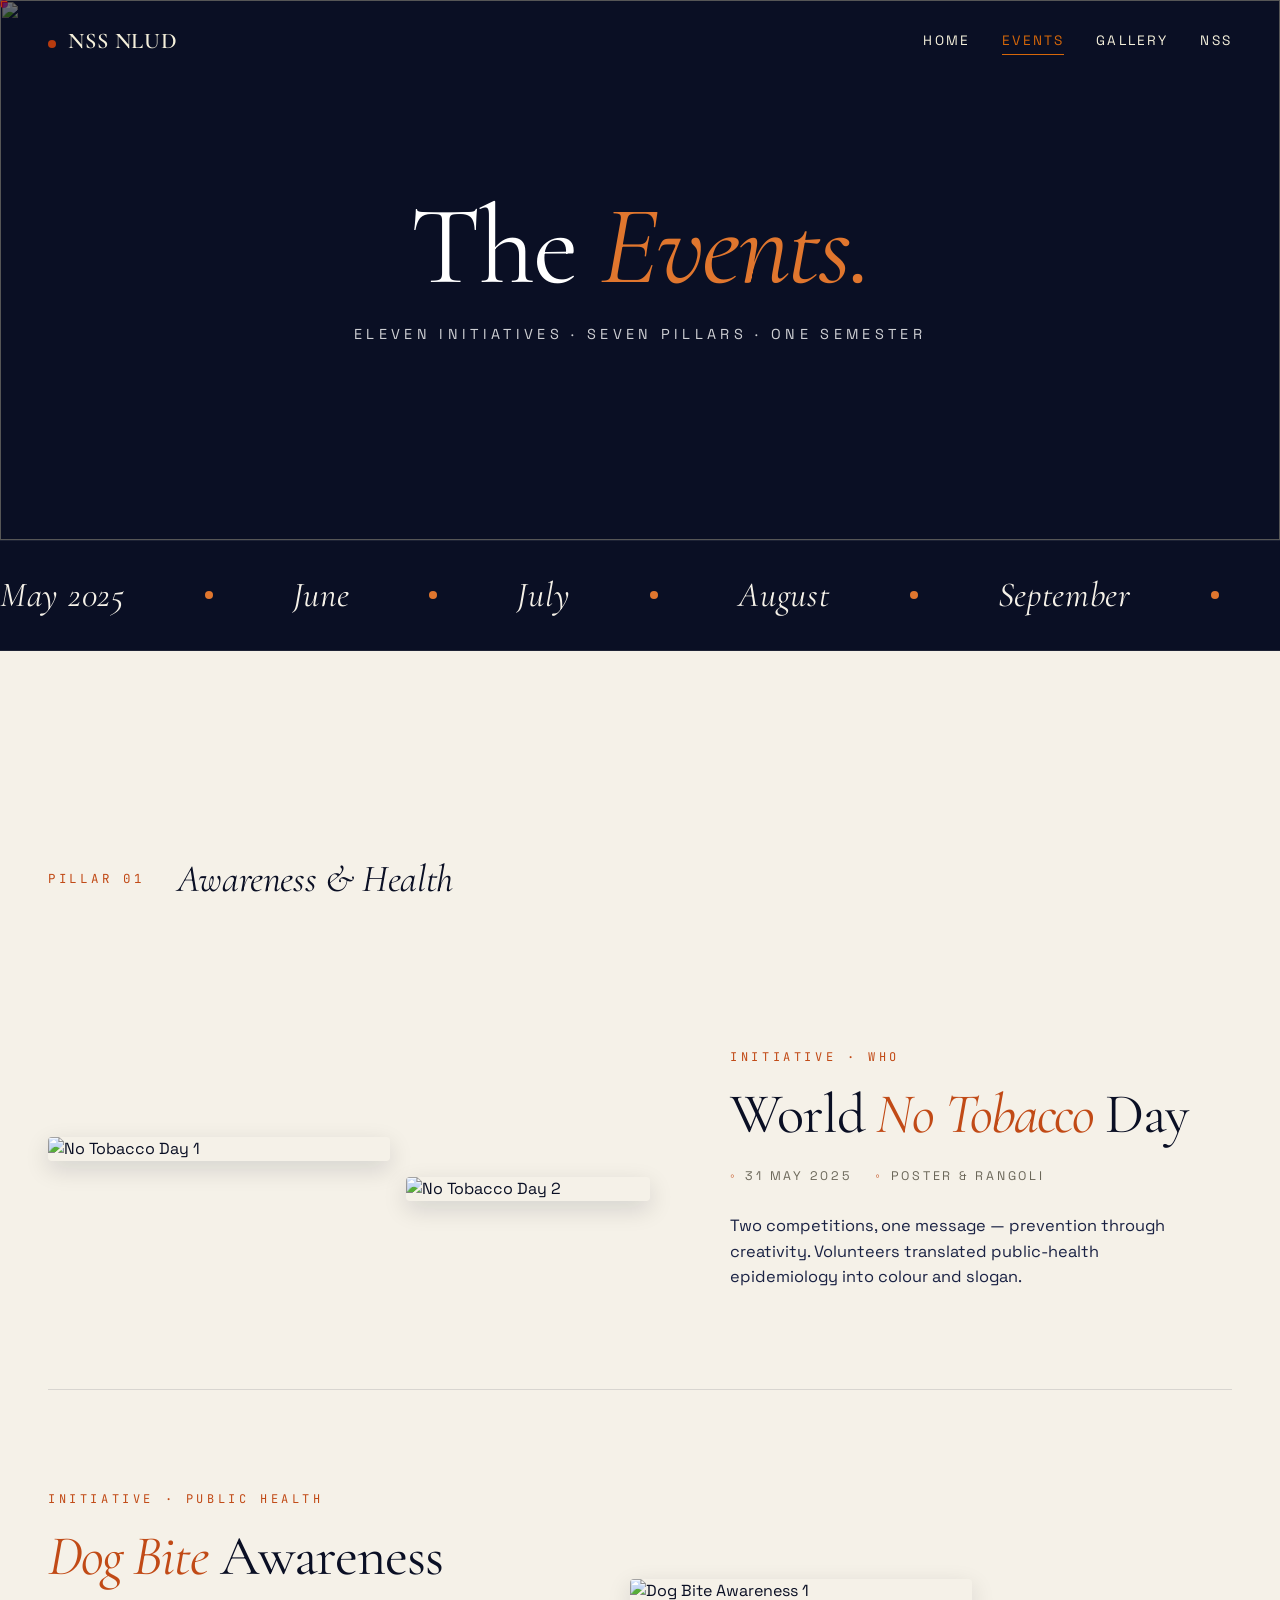
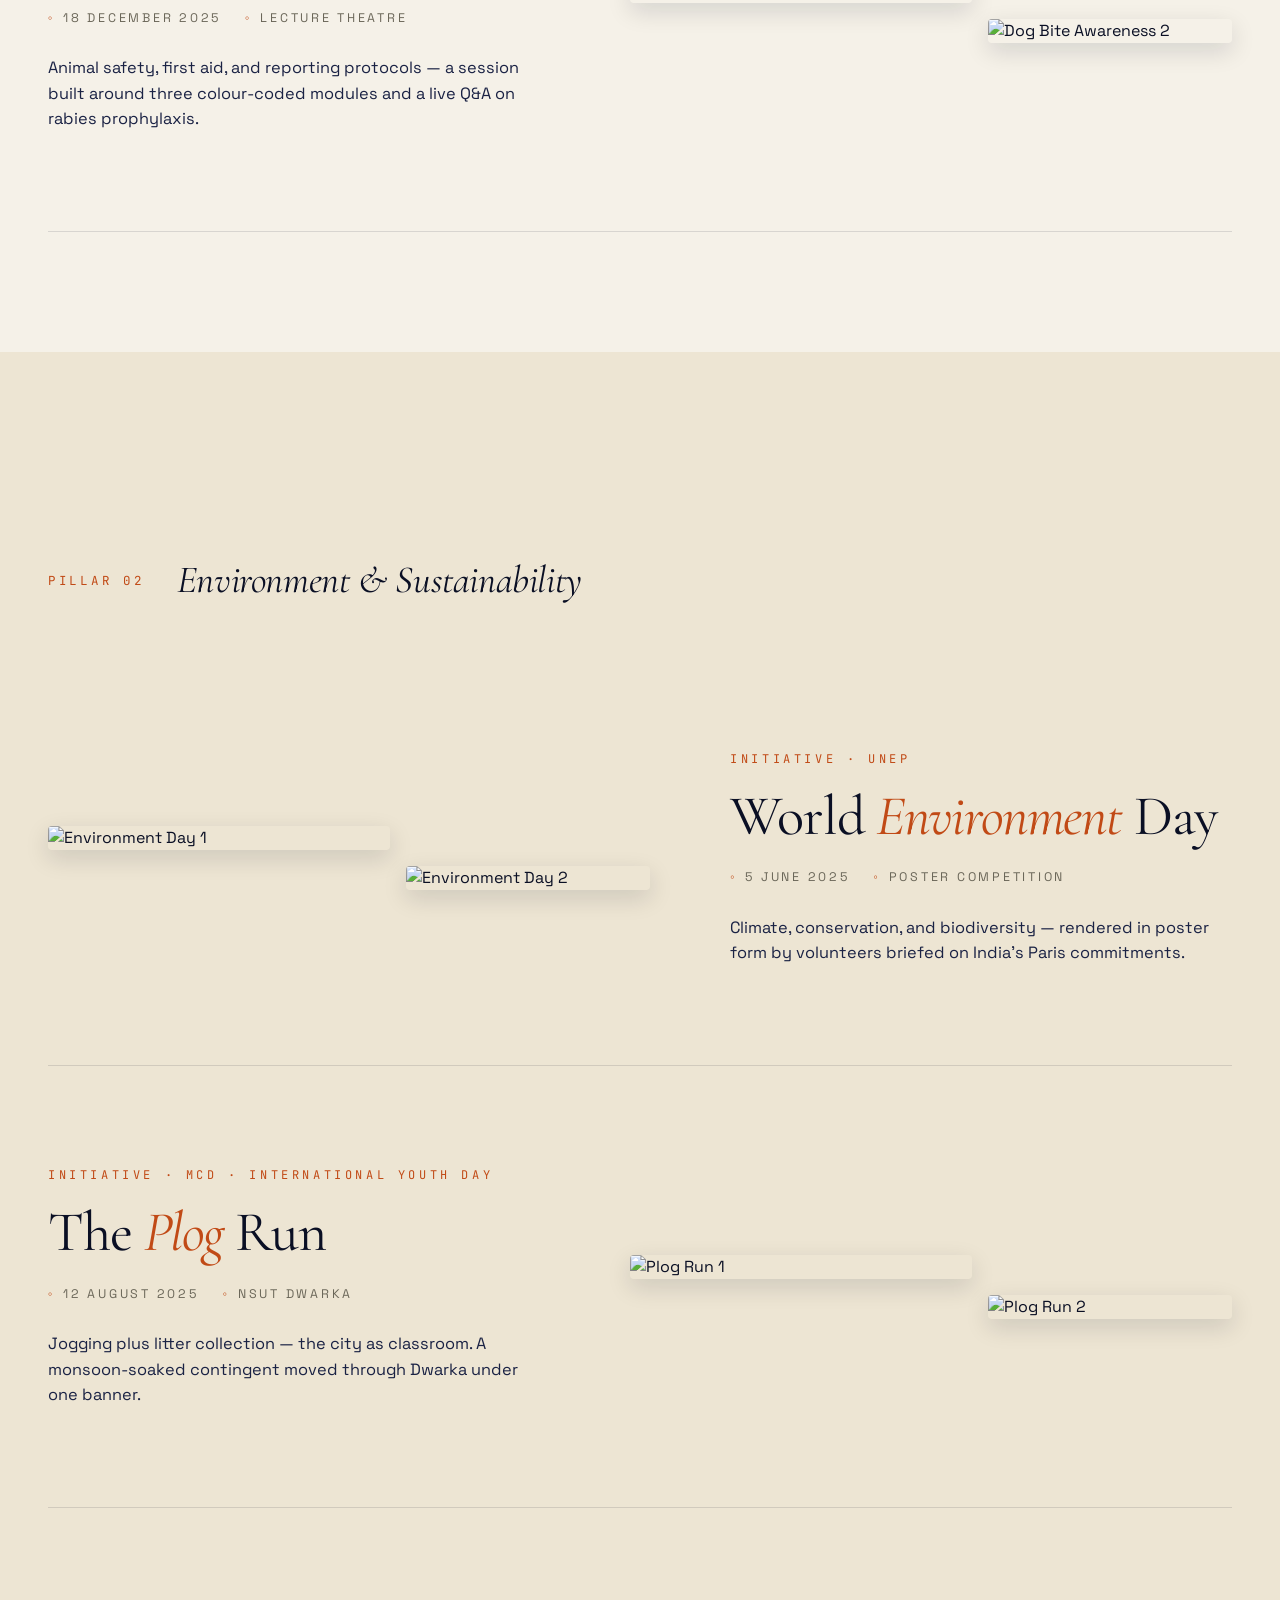
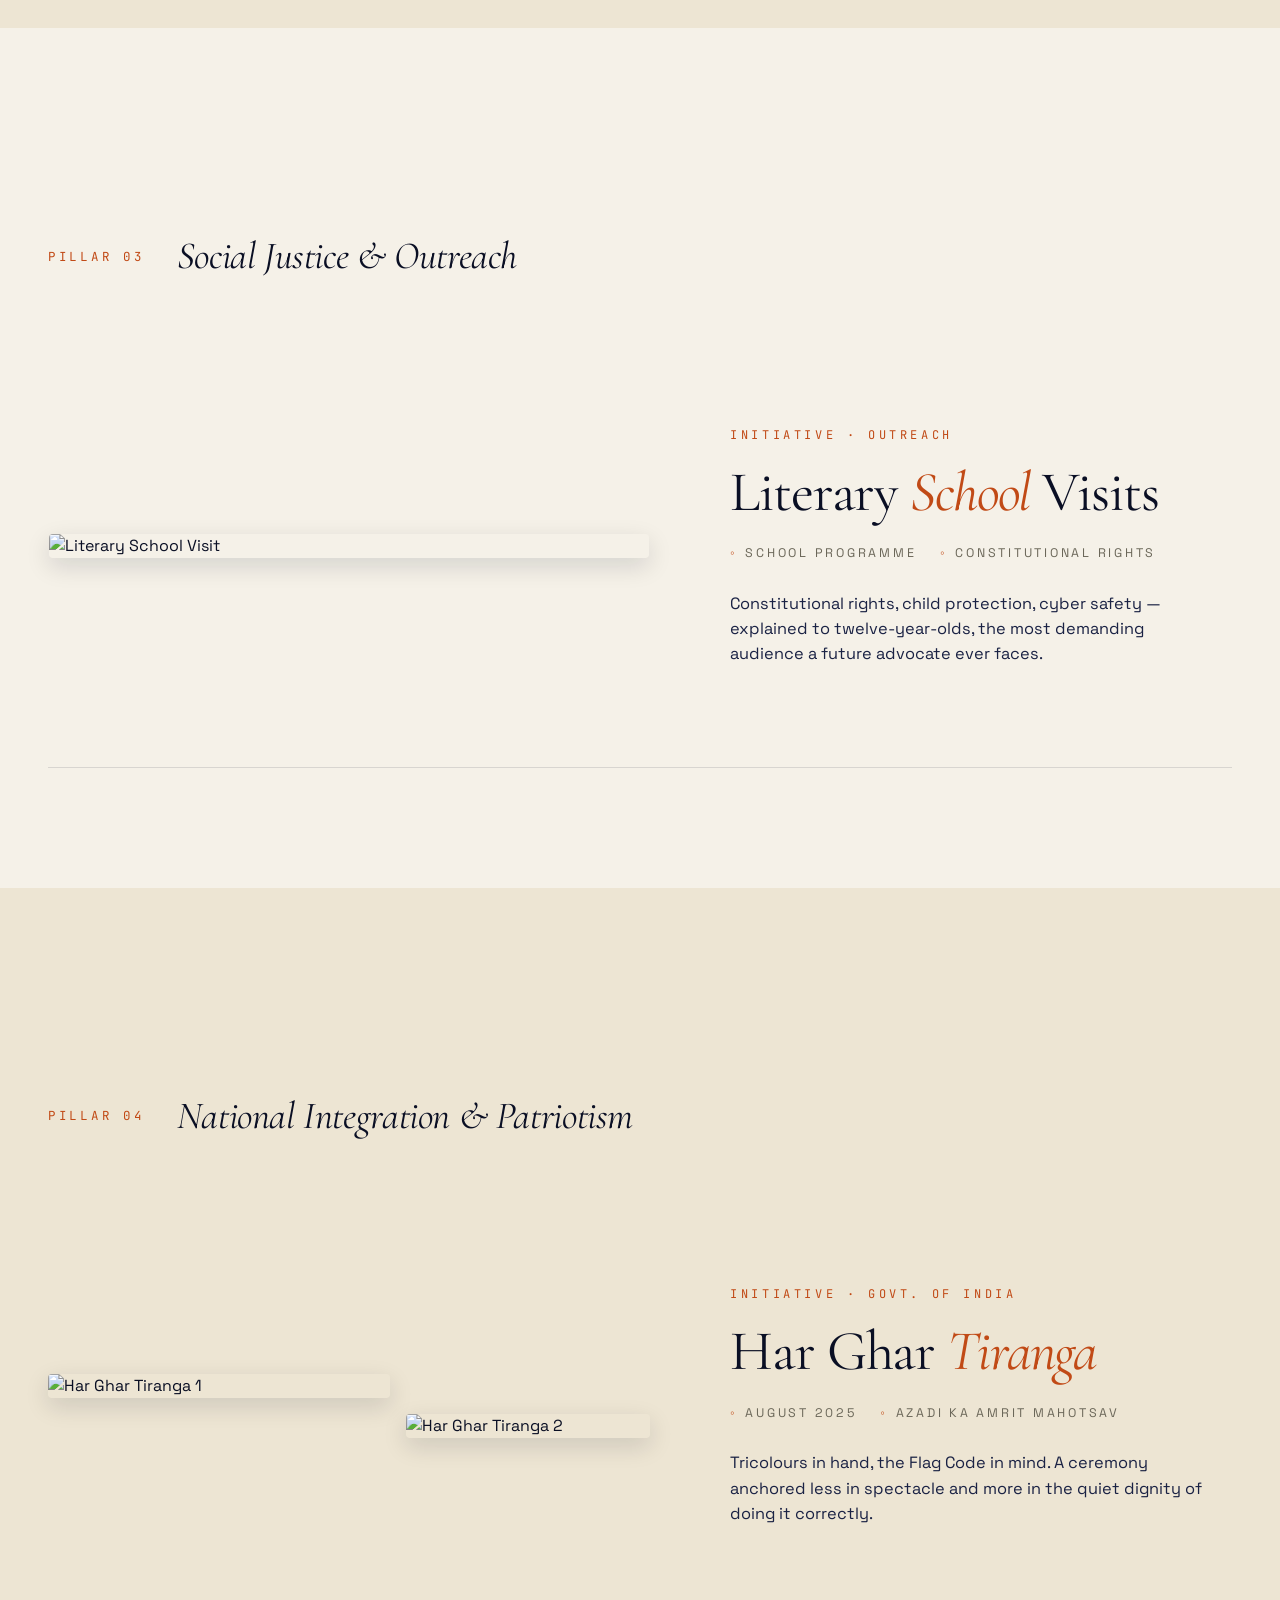
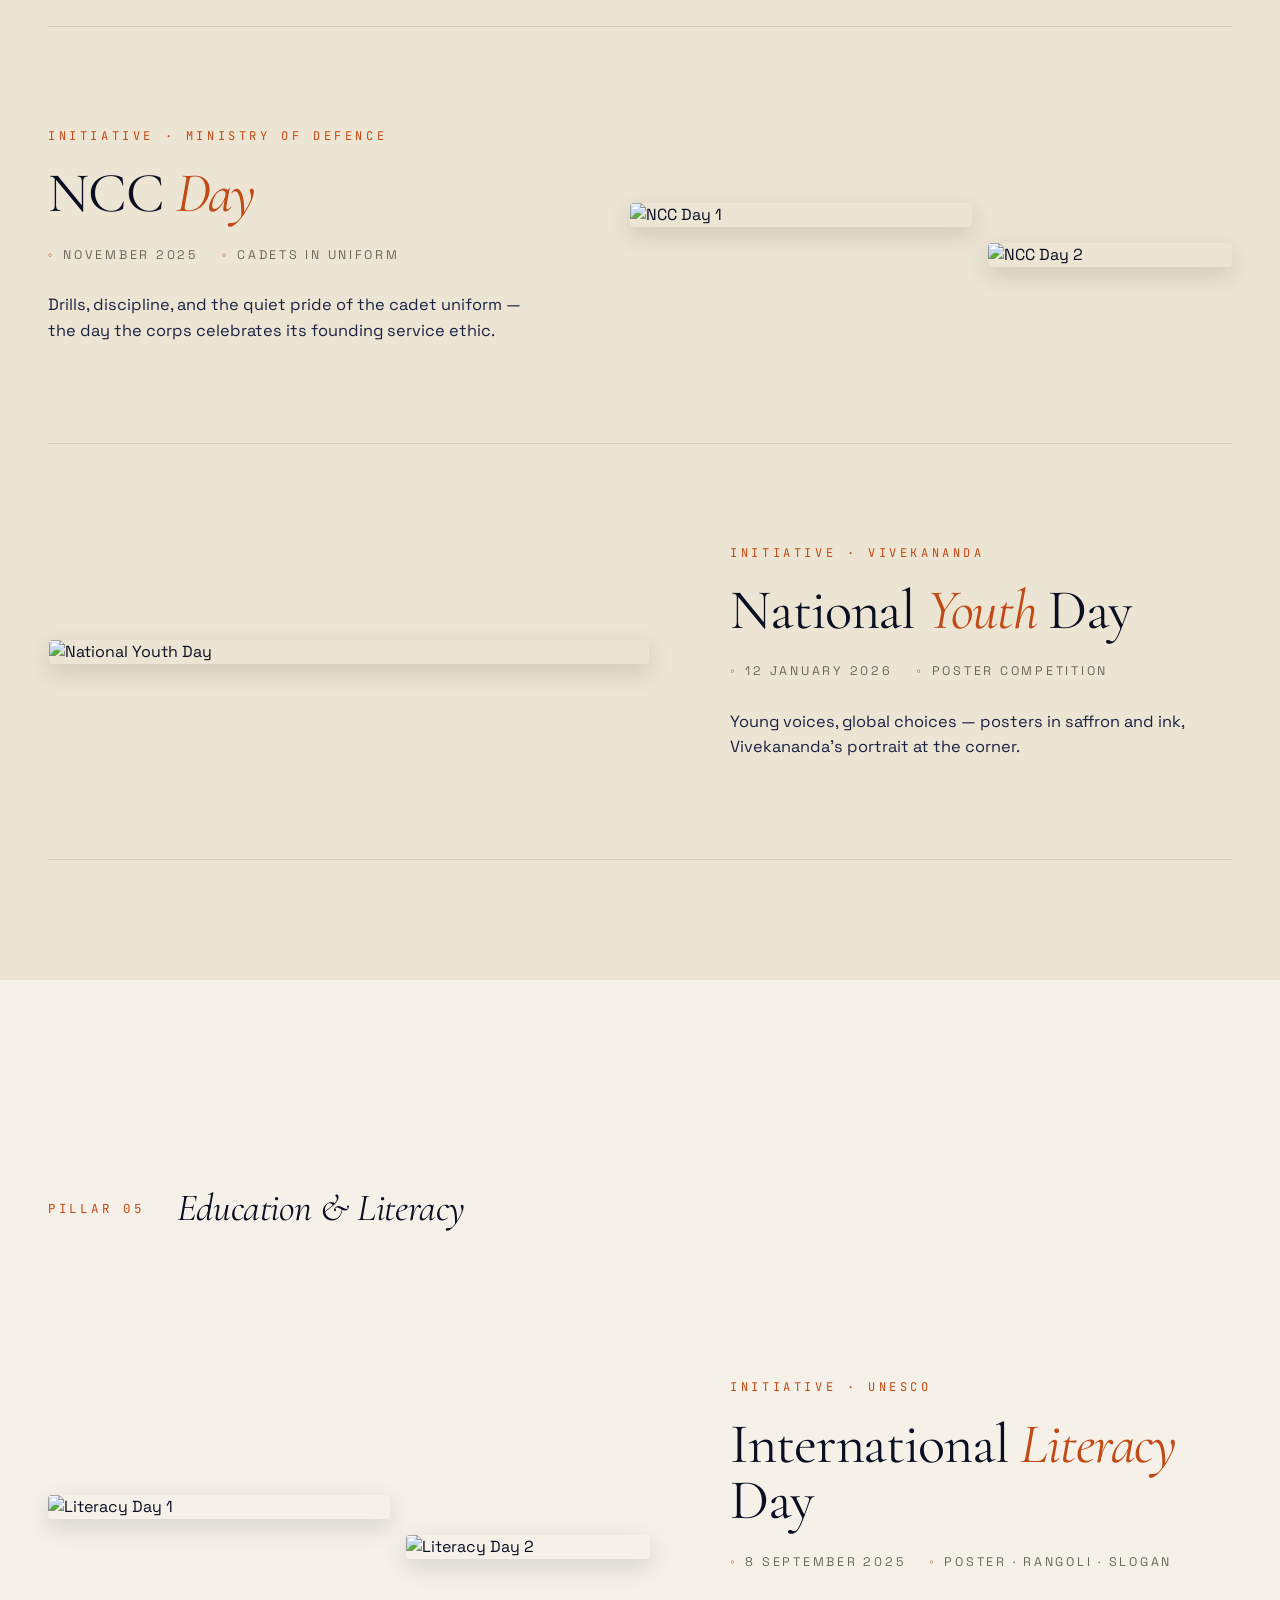
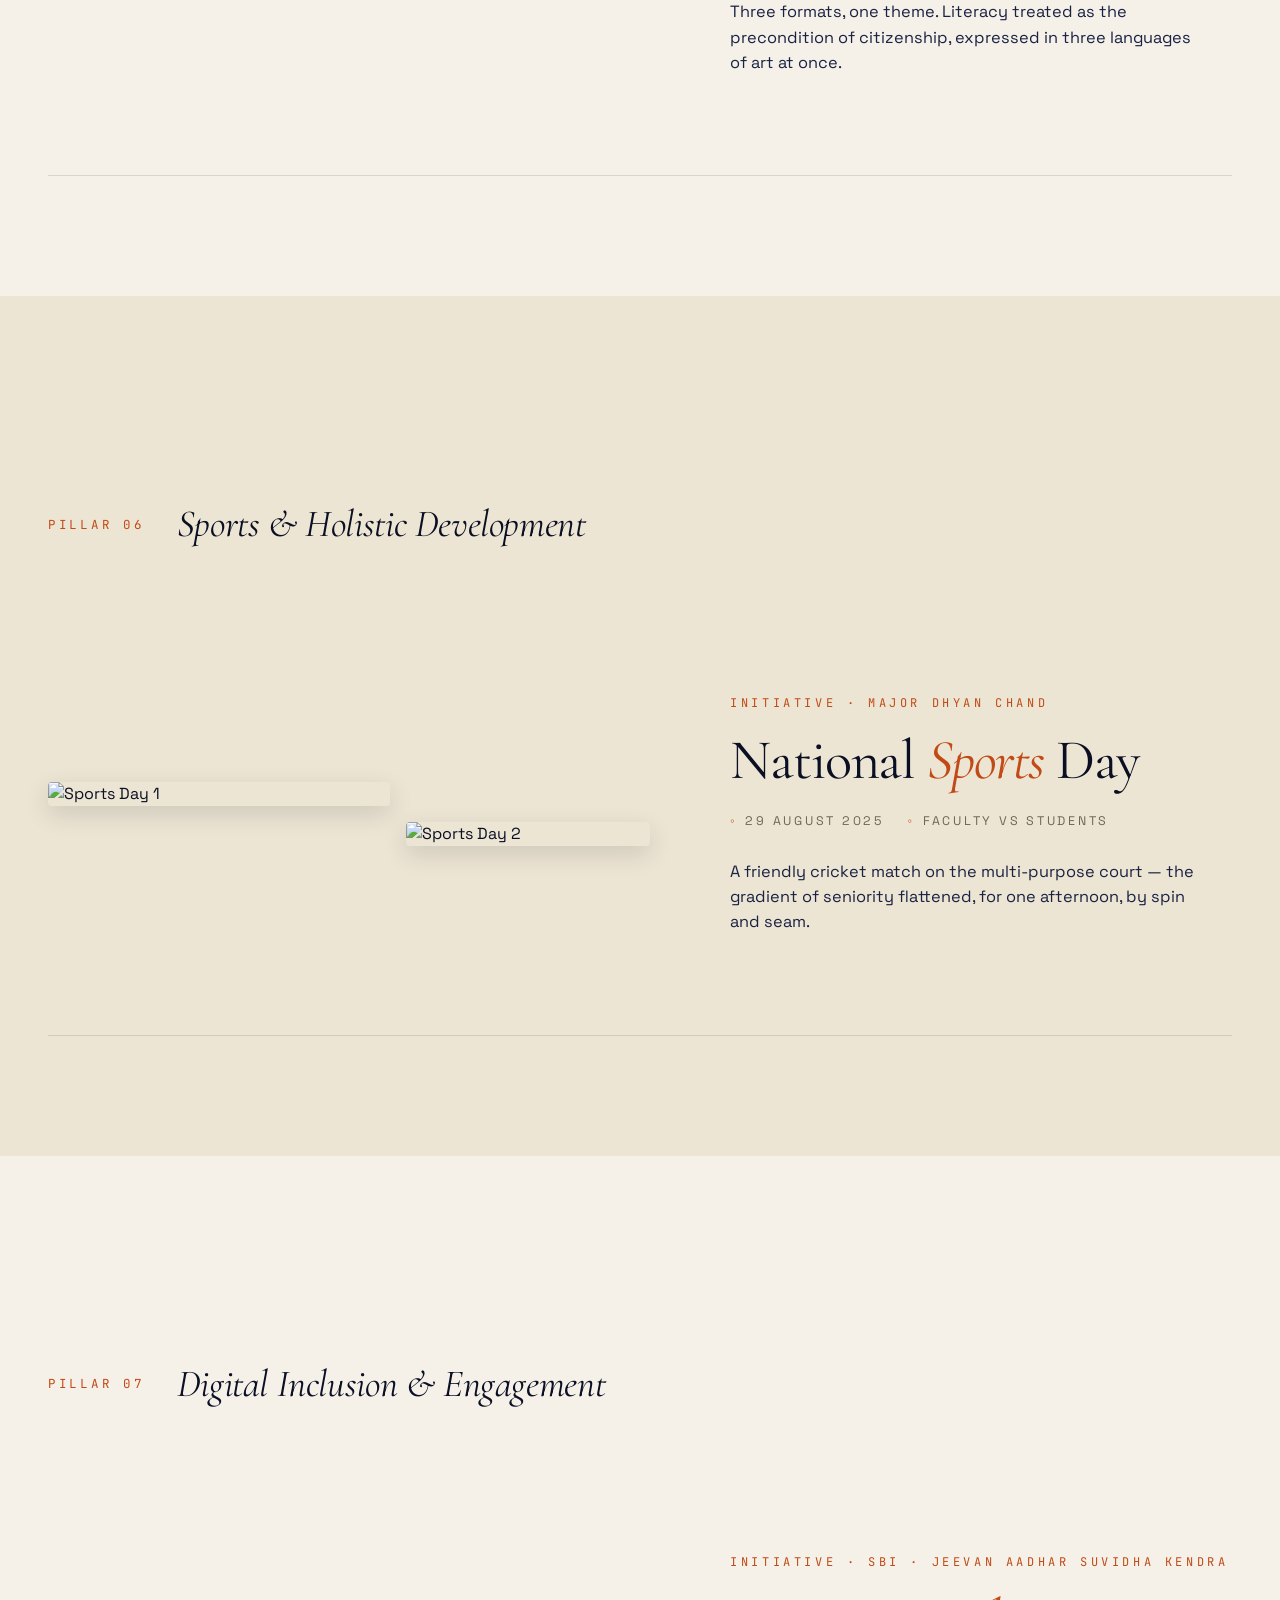
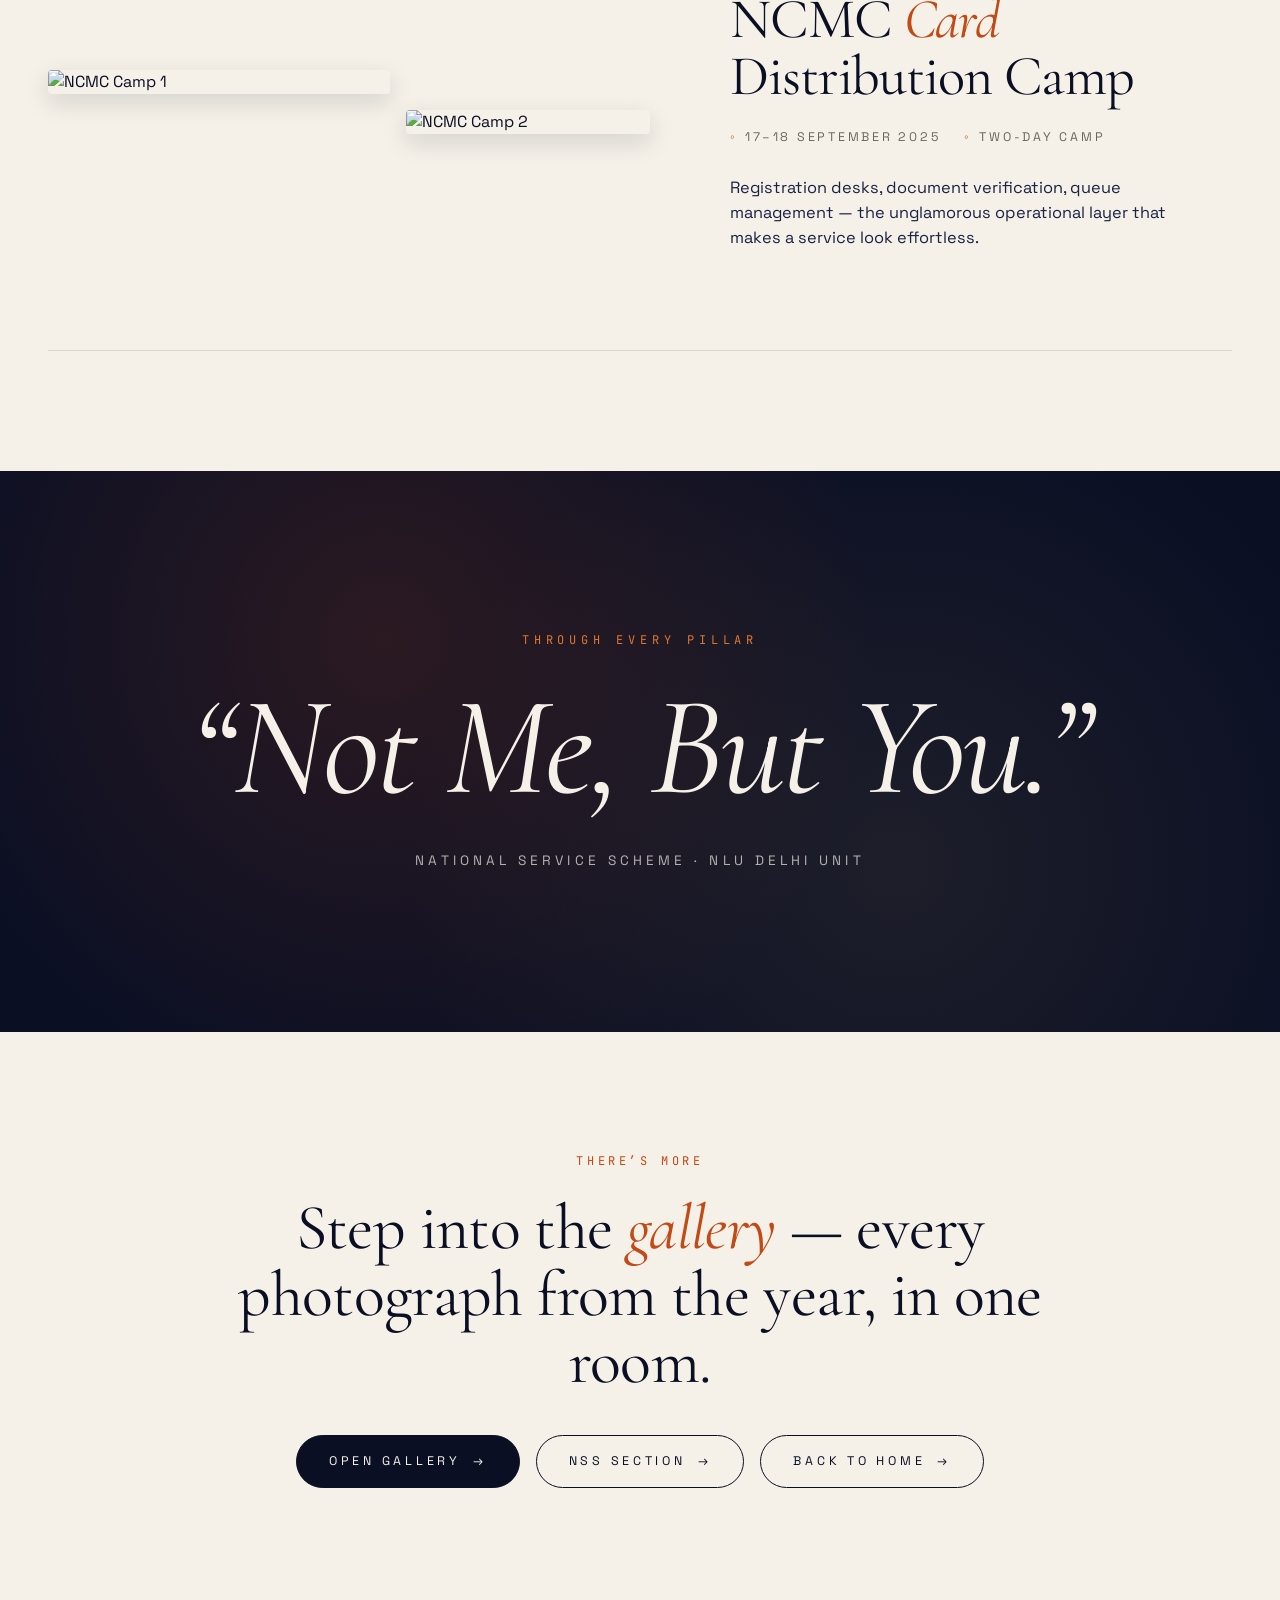
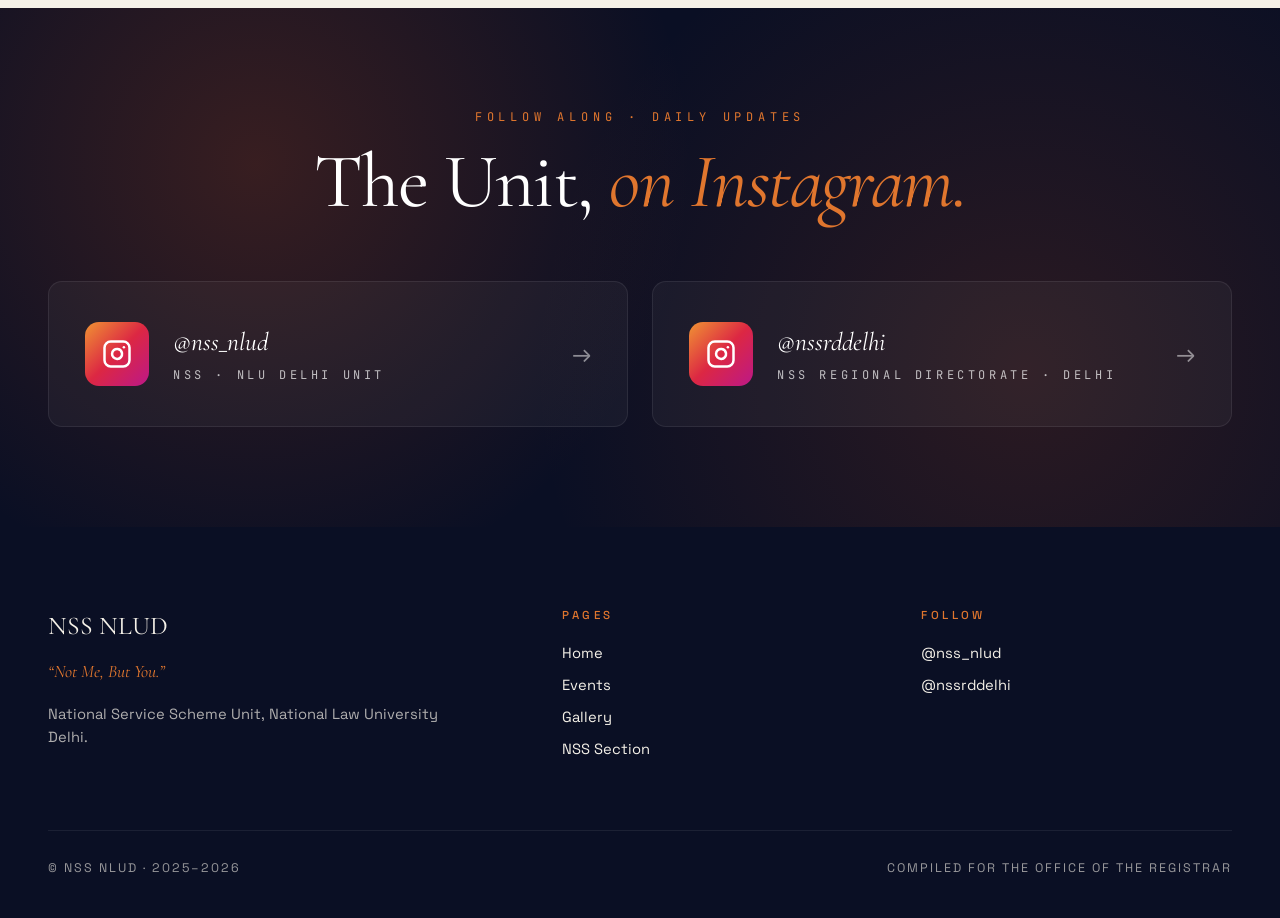
==== commit 7af69003: "Regroup event images, add VC + Programme Officer forewords, persist loader Image groupings corrected" ====
--- a/ncc-nss-portal/events.html
+++ b/ncc-nss-portal/events.html
@@ -32,10 +32,10 @@
 
 <!-- Page hero -->
 <section class="gallery-hero">
-  <img src="https://i.ibb.co/MkrCKFWn/g-Q67-Rfwz.jpg" alt="">
+  <img src="https://i.ibb.co/nMxFwvPL/Saqoc-SYW.jpg" alt="">
   <div class="gallery-hero-content">
     <h1>The <em>Events.</em></h1>
-    <p>Twelve Initiatives &middot; Seven Pillars &middot; One Semester</p>
+    <p>Eleven Initiatives &middot; Seven Pillars &middot; One Semester</p>
   </div>
 </section>
 
@@ -64,8 +64,8 @@
         <p class="event-blurb">Two competitions, one message &mdash; prevention through creativity. Volunteers translated public-health epidemiology into colour and slogan.</p>
       </div>
       <div class="event-images dual">
-        <img class="event-img" src="https://i.ibb.co/6GfSR00/v-Y8-UCCm-X.jpg" alt="Anti-tobacco posters held by volunteers">
-        <img class="event-img" src="https://i.ibb.co/MmTkv3T/f-Pap-Uw-OS.jpg" alt="Drugs-vs-fruits anti-tobacco rangoli">
+        <img class="event-img" src="https://i.ibb.co/vb9xdCX/Xm-C873wc.jpg" alt="No Tobacco Day 1" loading="lazy">
+        <img class="event-img" src="https://i.ibb.co/gq2B54j/H7Hc3bis.jpg" alt="No Tobacco Day 2" loading="lazy">
       </div>
     </div>
 
@@ -77,8 +77,8 @@
         <p class="event-blurb">Animal safety, first aid, and reporting protocols &mdash; a session built around three colour-coded modules and a live Q&amp;A on rabies prophylaxis.</p>
       </div>
       <div class="event-images dual">
-        <img class="event-img" src="https://i.ibb.co/H1nmtmR/Eay3Ix2d.jpg" alt="Dog bite awareness session in lecture theatre">
-        <img class="event-img" src="https://i.ibb.co/vb9xdCX/Xm-C873wc.jpg" alt="Plaque presentation at dog bite awareness session">
+        <img class="event-img" src="https://i.ibb.co/WWmpXKh4/R6dk18je.jpg" alt="Dog Bite Awareness 1" loading="lazy">
+        <img class="event-img" src="https://i.ibb.co/MmTkv3T/f-Pap-Uw-OS.jpg" alt="Dog Bite Awareness 2" loading="lazy">
       </div>
     </div>
   </div>
@@ -100,8 +100,9 @@
         <div class="event-meta"><span>5 June 2025</span><span>Poster Competition</span></div>
         <p class="event-blurb">Climate, conservation, and biodiversity &mdash; rendered in poster form by volunteers briefed on India&rsquo;s Paris commitments.</p>
       </div>
-      <div class="event-images">
-        <img class="event-img" src="https://i.ibb.co/WWmpXKh4/R6dk18je.jpg" alt="Save Mother Earth poster competition">
+      <div class="event-images dual">
+        <img class="event-img" src="https://i.ibb.co/4xrtDNR/Ewa4WRCD.jpg" alt="Environment Day 1" loading="lazy">
+        <img class="event-img" src="https://i.ibb.co/MkrCKFWn/g-Q67-Rfwz.jpg" alt="Environment Day 2" loading="lazy">
       </div>
     </div>
 
@@ -113,8 +114,8 @@
         <p class="event-blurb">Jogging plus litter collection &mdash; the city as classroom. A monsoon-soaked contingent moved through Dwarka under one banner.</p>
       </div>
       <div class="event-images dual">
-        <img class="event-img" src="https://i.ibb.co/vCtHjJq8/v-Jl4-D5-WC.jpg" alt="Plog Run contingent at NLUD entrance">
-        <img class="event-img" src="https://i.ibb.co/C5NzGL7y/P8Egzm8C.jpg" alt="Plog Run at NSUT Dwarka in the rain">
+        <img class="event-img" src="https://i.ibb.co/mVKHwbnW/n-Q0e-PEsw.jpg" alt="Plog Run 1" loading="lazy">
+        <img class="event-img" src="https://i.ibb.co/H1nmtmR/Eay3Ix2d.jpg" alt="Plog Run 2" loading="lazy">
       </div>
     </div>
   </div>
@@ -125,31 +126,19 @@
   <div class="container">
     <div class="pillar-divider reveal-up">
       <div class="pillar-num">PILLAR 03</div>
-      <div class="pillar-name">Social Justice &amp; <em>Population</em></div>
-      <div class="pillar-line"></div>
-    </div>
-
-    <div class="event-block reveal-up">
-      <div class="event-text">
-        <div class="event-eyebrow">Initiative &middot; UNFPA</div>
-        <h2 class="event-title">World <em>Population</em> Day</h2>
-        <div class="event-meta"><span>11 July 2025</span><span>Reception, Academic Block</span></div>
-        <p class="event-blurb">From <em>too many people, too few resources</em> to <em>shaping the present, creating the future</em> &mdash; the spectrum of student opinion held up to the camera.</p>
-      </div>
-      <div class="event-images">
-        <img class="event-img" src="https://i.ibb.co/v6W6yH0Q/v4h-L5rw-B.jpg" alt="World Population Day posters held by volunteers">
-      </div>
+      <div class="pillar-name">Social Justice &amp; <em>Outreach</em></div>
+      <div class="pillar-line"></div>
     </div>
 
     <div class="event-block reveal-up">
       <div class="event-text">
         <div class="event-eyebrow">Initiative &middot; Outreach</div>
-        <h2 class="event-title">Legal <em>Literacy</em> Visit</h2>
+        <h2 class="event-title">Literary <em>School</em> Visits</h2>
         <div class="event-meta"><span>School Programme</span><span>Constitutional Rights</span></div>
         <p class="event-blurb">Constitutional rights, child protection, cyber safety &mdash; explained to twelve-year-olds, the most demanding audience a future advocate ever faces.</p>
       </div>
       <div class="event-images">
-        <img class="event-img" src="https://i.ibb.co/nMxFwvPL/Saqoc-SYW.jpg" alt="Legal literacy session at a school">
+        <img class="event-img" src="https://i.ibb.co/zhR3KMVs/i-C2-OAWls.jpg" alt="Literary School Visit" loading="lazy">
       </div>
     </div>
   </div>
@@ -172,21 +161,21 @@
         <p class="event-blurb">Tricolours in hand, the Flag Code in mind. A ceremony anchored less in spectacle and more in the quiet dignity of doing it correctly.</p>
       </div>
       <div class="event-images dual">
-        <img class="event-img" src="https://i.ibb.co/ycH7rbXF/HEj-VTa12.jpg" alt="Har Ghar Tiranga group with flags">
-        <img class="event-img" src="https://i.ibb.co/8kPndy8/nz-D5-Ar-HH.jpg" alt="Har Ghar Tiranga gathering on campus">
-      </div>
-    </div>
-
-    <div class="event-block reveal-up">
-      <div class="event-text">
-        <div class="event-eyebrow">Initiative &middot; Ministry of Youth Affairs</div>
-        <h2 class="event-title">NSS <em>Day</em></h2>
-        <div class="event-meta"><span>24 September 2025</span><span>Founded 1969</span></div>
-        <p class="event-blurb">A reflective gathering on the day the Scheme began. Five decades of <em>Not Me, But You</em> &mdash; revisited under campus light.</p>
-      </div>
-      <div class="event-images dual">
-        <img class="event-img" src="https://i.ibb.co/MkrCKFWn/g-Q67-Rfwz.jpg" alt="NSS Day group photograph at campus entrance">
-        <img class="event-img" src="https://i.ibb.co/mVKHwbnW/n-Q0e-PEsw.jpg" alt="NSS Day gathering of volunteers">
+        <img class="event-img" src="https://i.ibb.co/nMxFwvPL/Saqoc-SYW.jpg" alt="Har Ghar Tiranga 1" loading="lazy">
+        <img class="event-img" src="https://i.ibb.co/LzsD4nQ8/c-Ts-Mw-A0r.jpg" alt="Har Ghar Tiranga 2" loading="lazy">
+      </div>
+    </div>
+
+    <div class="event-block reveal-up">
+      <div class="event-text">
+        <div class="event-eyebrow">Initiative &middot; Ministry of Defence</div>
+        <h2 class="event-title">NCC <em>Day</em></h2>
+        <div class="event-meta"><span>November 2025</span><span>Cadets in Uniform</span></div>
+        <p class="event-blurb">Drills, discipline, and the quiet pride of the cadet uniform &mdash; the day the corps celebrates its founding service ethic.</p>
+      </div>
+      <div class="event-images dual">
+        <img class="event-img" src="https://i.ibb.co/LdPNkPSX/QVLzgk41.jpg" alt="NCC Day 1" loading="lazy">
+        <img class="event-img" src="https://i.ibb.co/vCtHjJq8/v-Jl4-D5-WC.jpg" alt="NCC Day 2" loading="lazy">
       </div>
     </div>
 
@@ -198,7 +187,7 @@
         <p class="event-blurb">Young voices, global choices &mdash; posters in saffron and ink, Vivekananda&rsquo;s portrait at the corner.</p>
       </div>
       <div class="event-images">
-        <img class="event-img" src="https://i.ibb.co/gq2B54j/H7Hc3bis.jpg" alt="National Youth Day poster competition">
+        <img class="event-img" src="https://i.ibb.co/C5NzGL7y/P8Egzm8C.jpg" alt="National Youth Day" loading="lazy">
       </div>
     </div>
   </div>
@@ -221,8 +210,8 @@
         <p class="event-blurb">Three formats, one theme. Literacy treated as the precondition of citizenship, expressed in three languages of art at once.</p>
       </div>
       <div class="event-images dual">
-        <img class="event-img" src="https://i.ibb.co/7JJq0cfD/vdzvq2pq.jpg" alt="Literacy Day rangoli making">
-        <img class="event-img" src="https://i.ibb.co/4xrtDNR/Ewa4WRCD.jpg" alt="Literacy Day poster making in academic block reception">
+        <img class="event-img" src="https://i.ibb.co/zVRkYJSZ/t0RDXMuz.jpg" alt="Literacy Day 1" loading="lazy">
+        <img class="event-img" src="https://i.ibb.co/v6W6yH0Q/v4h-L5rw-B.jpg" alt="Literacy Day 2" loading="lazy">
       </div>
     </div>
   </div>
@@ -240,13 +229,13 @@
     <div class="event-block reveal-up">
       <div class="event-text">
         <div class="event-eyebrow">Initiative &middot; Major Dhyan Chand</div>
-        <h2 class="event-title">Faculty vs <em>Students</em></h2>
-        <div class="event-meta"><span>29 August 2025</span><span>National Sports Day</span></div>
+        <h2 class="event-title">National <em>Sports</em> Day</h2>
+        <div class="event-meta"><span>29 August 2025</span><span>Faculty vs Students</span></div>
         <p class="event-blurb">A friendly cricket match on the multi-purpose court &mdash; the gradient of seniority flattened, for one afternoon, by spin and seam.</p>
       </div>
       <div class="event-images dual">
-        <img class="event-img" src="https://i.ibb.co/zVRkYJSZ/t0RDXMuz.jpg" alt="National Sports Day cricket match">
-        <img class="event-img" src="https://i.ibb.co/s91N2N72/Zc-K5-KQ6-Y.jpg" alt="Faculty and students after cricket match">
+        <img class="event-img" src="https://i.ibb.co/ksYg7QZ9/qu1nh-SPY.jpg" alt="Sports Day 1" loading="lazy">
+        <img class="event-img" src="https://i.ibb.co/8kPndy8/nz-D5-Ar-HH.jpg" alt="Sports Day 2" loading="lazy">
       </div>
     </div>
   </div>
@@ -264,26 +253,13 @@
     <div class="event-block reveal-up">
       <div class="event-text">
         <div class="event-eyebrow">Initiative &middot; SBI &middot; Jeevan Aadhar Suvidha Kendra</div>
-        <h2 class="event-title">NCMC <em>Metro Card</em> Camp</h2>
-        <div class="event-meta"><span>17&ndash;18 September 2025</span><span>Two-Day Distribution</span></div>
+        <h2 class="event-title">NCMC <em>Card</em> Distribution Camp</h2>
+        <div class="event-meta"><span>17&ndash;18 September 2025</span><span>Two-Day Camp</span></div>
         <p class="event-blurb">Registration desks, document verification, queue management &mdash; the unglamorous operational layer that makes a service look effortless.</p>
       </div>
       <div class="event-images dual">
-        <img class="event-img" src="https://i.ibb.co/LdPNkPSX/QVLzgk41.jpg" alt="NCMC Metro Card distribution camp">
-        <img class="event-img" src="https://i.ibb.co/ksYg7QZ9/qu1nh-SPY.jpg" alt="Volunteers and bank officials at NCMC camp">
-      </div>
-    </div>
-
-    <div class="event-block reveal-up">
-      <div class="event-text">
-        <div class="event-eyebrow">Initiative &middot; Visual Identity</div>
-        <h2 class="event-title">Awareness <em>Wall</em></h2>
-        <div class="event-meta"><span>Continuous</span><span>Reception &amp; Lobby</span></div>
-        <p class="event-blurb">A rolling layer of poster-led communication &mdash; preventive behaviour, public health, and civic literacy &mdash; built in collaboration with the campus design language.</p>
-      </div>
-      <div class="event-images dual">
-        <img class="event-img" src="https://i.ibb.co/LzsD4nQ8/c-Ts-Mw-A0r.jpg" alt="Awareness wall with creative outputs">
-        <img class="event-img" src="https://i.ibb.co/Xx9FqR2S/sgym2w0Y.jpg" alt="Volunteers with banners on Plog Run">
+        <img class="event-img" src="https://i.ibb.co/ycH7rbXF/HEj-VTa12.jpg" alt="NCMC Camp 1" loading="lazy">
+        <img class="event-img" src="https://i.ibb.co/7JJq0cfD/vdzvq2pq.jpg" alt="NCMC Camp 2" loading="lazy">
       </div>
     </div>
   </div>
@@ -377,9 +353,26 @@
 </footer>
 
 <script>
-  window.addEventListener('load', () => {
-    setTimeout(() => document.getElementById('loader').classList.add('hidden'), 600);
-  });
+  // Loader: skip on subsequent navigation within the same session
+  (function(){
+    const loader = document.getElementById('loader');
+    if (!loader) return;
+    if (sessionStorage.getItem('nss_loaded') === '1') {
+      loader.classList.add('hidden');
+      return;
+    }
+    const hide = () => {
+      loader.classList.add('hidden');
+      sessionStorage.setItem('nss_loaded', '1');
+    };
+    if (document.readyState === 'complete' || document.readyState === 'interactive') {
+      setTimeout(hide, 300);
+    } else {
+      document.addEventListener('DOMContentLoaded', () => setTimeout(hide, 300));
+    }
+    setTimeout(hide, 2200);
+  })();
+
   const nav = document.getElementById('nav');
   window.addEventListener('scroll', () => {
     nav.classList.toggle('scrolled', window.scrollY > 80);
--- a/ncc-nss-portal/css/style.css
+++ b/ncc-nss-portal/css/style.css
@@ -65,8 +65,12 @@
   align-items: center;
   justify-content: center;
   transition: opacity 0.8s var(--ease), visibility 0.8s var(--ease);
+  animation: loader-autohide 0s linear 3s forwards;
 }
 .loader.hidden { opacity: 0; visibility: hidden; }
+@keyframes loader-autohide {
+  to { opacity: 0; visibility: hidden; pointer-events: none; }
+}
 .loader-content {
   text-align: center;
   color: var(--bg);
@@ -1419,6 +1423,128 @@
   .social-handle { font-size: 1.3rem; }
 }
 
+/* ---- Forewords ---- */
+.forewords {
+  padding: 140px 48px;
+  background: var(--bg-warm);
+  position: relative;
+  overflow: hidden;
+}
+.forewords::before {
+  content: '';
+  position: absolute;
+  inset: 0;
+  background:
+    radial-gradient(circle at 15% 20%, rgba(193,74,22,0.06), transparent 40%),
+    radial-gradient(circle at 85% 80%, rgba(176,141,87,0.08), transparent 40%);
+}
+.forewords-inner {
+  position: relative;
+  z-index: 2;
+  max-width: 1320px;
+  margin: 0 auto;
+}
+.foreword-head {
+  text-align: center;
+  margin-bottom: 80px;
+}
+.foreword-head .eyebrow {
+  font-family: var(--mono);
+  font-size: 0.78rem;
+  letter-spacing: 0.4em;
+  text-transform: uppercase;
+  color: var(--accent);
+  margin-bottom: 18px;
+}
+.foreword-head h2 {
+  font-family: var(--serif);
+  font-size: clamp(2.6rem, 6vw, 4.8rem);
+  font-weight: 400;
+  letter-spacing: -0.02em;
+  line-height: 1;
+}
+.foreword-head h2 em { font-style: italic; color: var(--accent); }
+
+.foreword-card {
+  display: grid;
+  grid-template-columns: 320px 1fr;
+  gap: 60px;
+  align-items: center;
+  background: var(--paper);
+  padding: 56px;
+  border-radius: 8px;
+  box-shadow: var(--shadow-md);
+  margin-bottom: 36px;
+  transition: transform 0.7s var(--ease), box-shadow 0.7s var(--ease);
+}
+.foreword-card:hover {
+  transform: translateY(-6px);
+  box-shadow: var(--shadow-lg);
+}
+.foreword-card:nth-child(even) { grid-template-columns: 1fr 320px; }
+.foreword-card:nth-child(even) .foreword-portrait { order: 2; }
+
+.foreword-portrait {
+  width: 100%;
+  aspect-ratio: 4/5;
+  border-radius: 6px;
+  overflow: hidden;
+  position: relative;
+  box-shadow: 0 14px 40px rgba(10,15,36,0.18);
+}
+.foreword-portrait img {
+  width: 100%;
+  height: 100%;
+  object-fit: cover;
+  transition: transform 1.2s var(--ease);
+}
+.foreword-card:hover .foreword-portrait img { transform: scale(1.04); }
+
+.foreword-body { position: relative; }
+.foreword-mark {
+  font-family: var(--serif);
+  font-size: 5rem;
+  line-height: 1;
+  color: var(--accent);
+  opacity: 0.25;
+  margin-bottom: -20px;
+}
+.foreword-name {
+  font-family: var(--serif);
+  font-size: clamp(1.6rem, 3vw, 2.4rem);
+  font-style: italic;
+  font-weight: 400;
+  line-height: 1.1;
+  margin-bottom: 6px;
+}
+.foreword-role {
+  font-family: var(--mono);
+  font-size: 0.72rem;
+  letter-spacing: 0.3em;
+  text-transform: uppercase;
+  color: var(--accent);
+  margin-bottom: 24px;
+}
+.foreword-quote {
+  font-size: 1rem;
+  line-height: 1.65;
+  color: var(--ink-soft);
+  max-width: 640px;
+}
+
+@media (max-width: 1000px) {
+  .forewords { padding: 80px 24px; }
+  .foreword-card,
+  .foreword-card:nth-child(even) {
+    grid-template-columns: 1fr;
+    gap: 32px;
+    padding: 32px 28px;
+  }
+  .foreword-card:nth-child(even) .foreword-portrait { order: 0; }
+  .foreword-portrait { max-width: 280px; aspect-ratio: 1/1; margin: 0 auto; }
+  .foreword-mark { font-size: 3.5rem; }
+}
+
 /* ---- Big serif call ---- */
 .big-call {
   padding: 140px 48px;
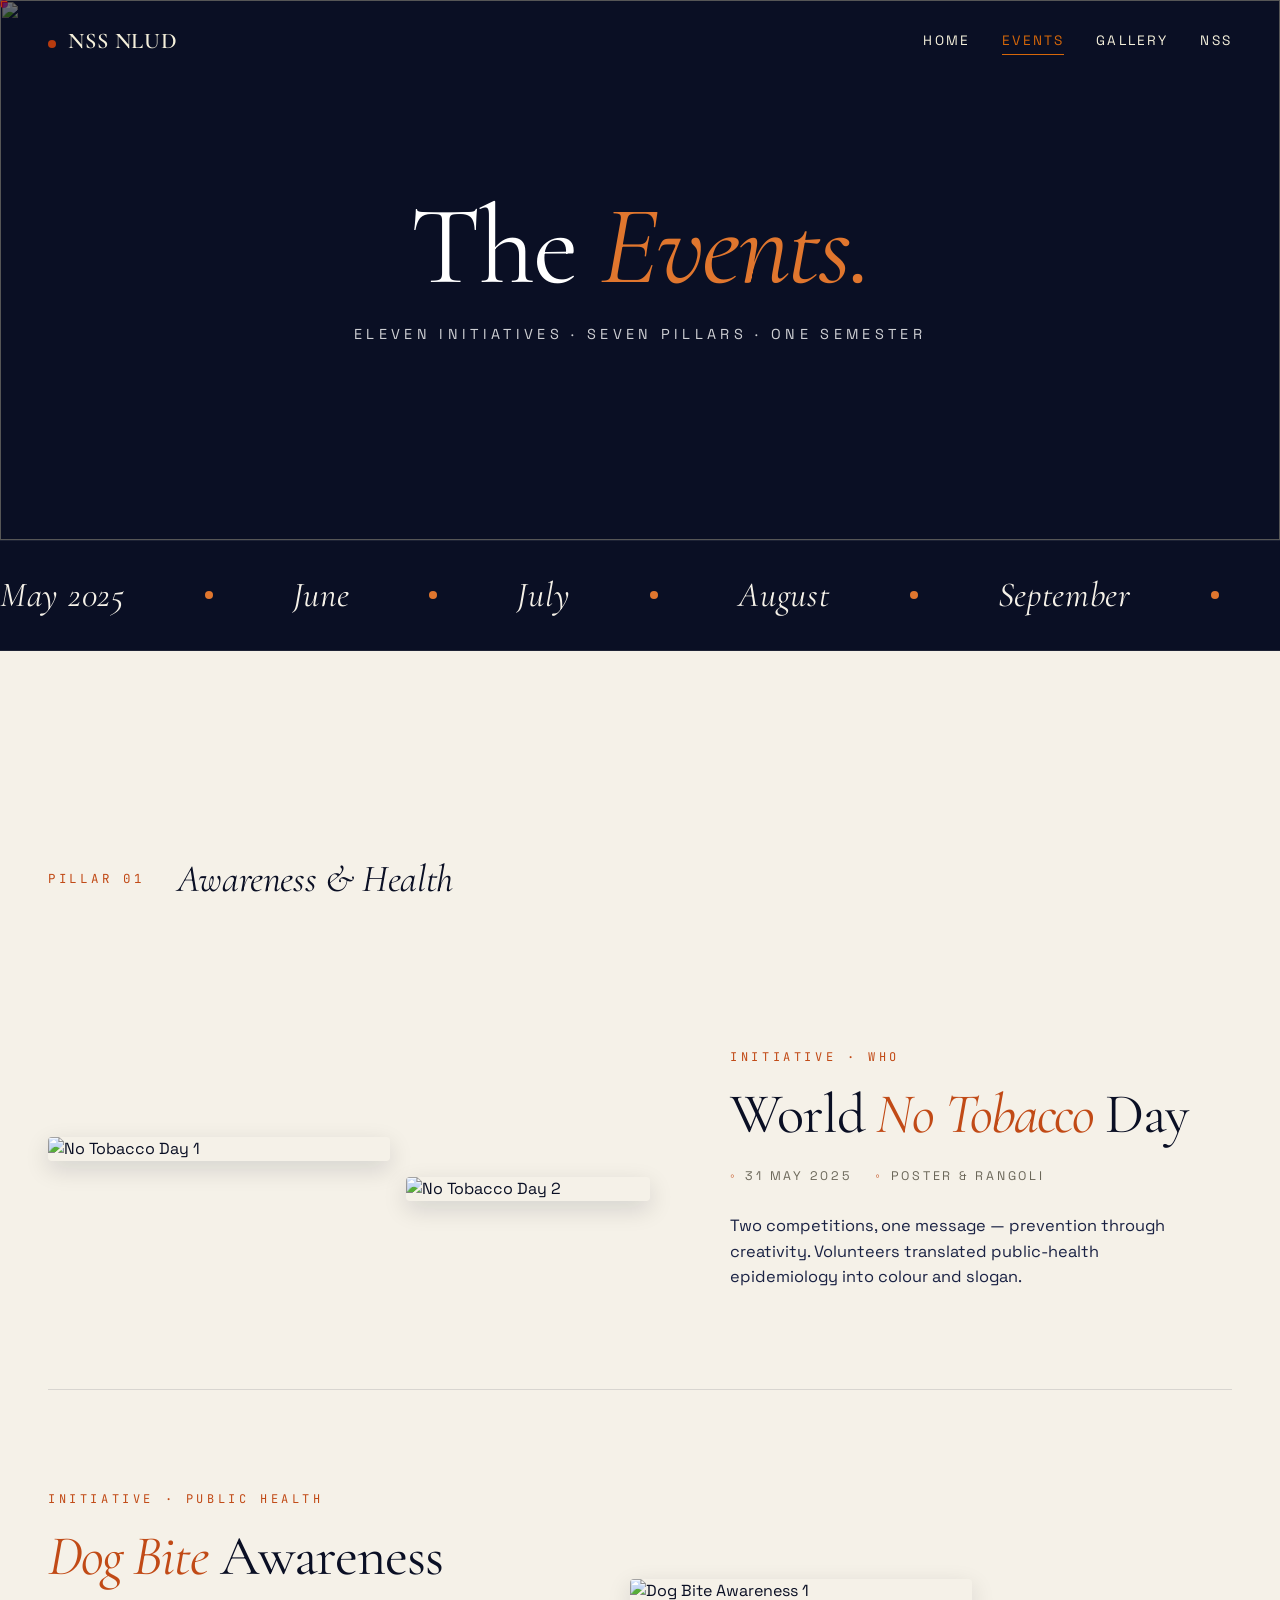
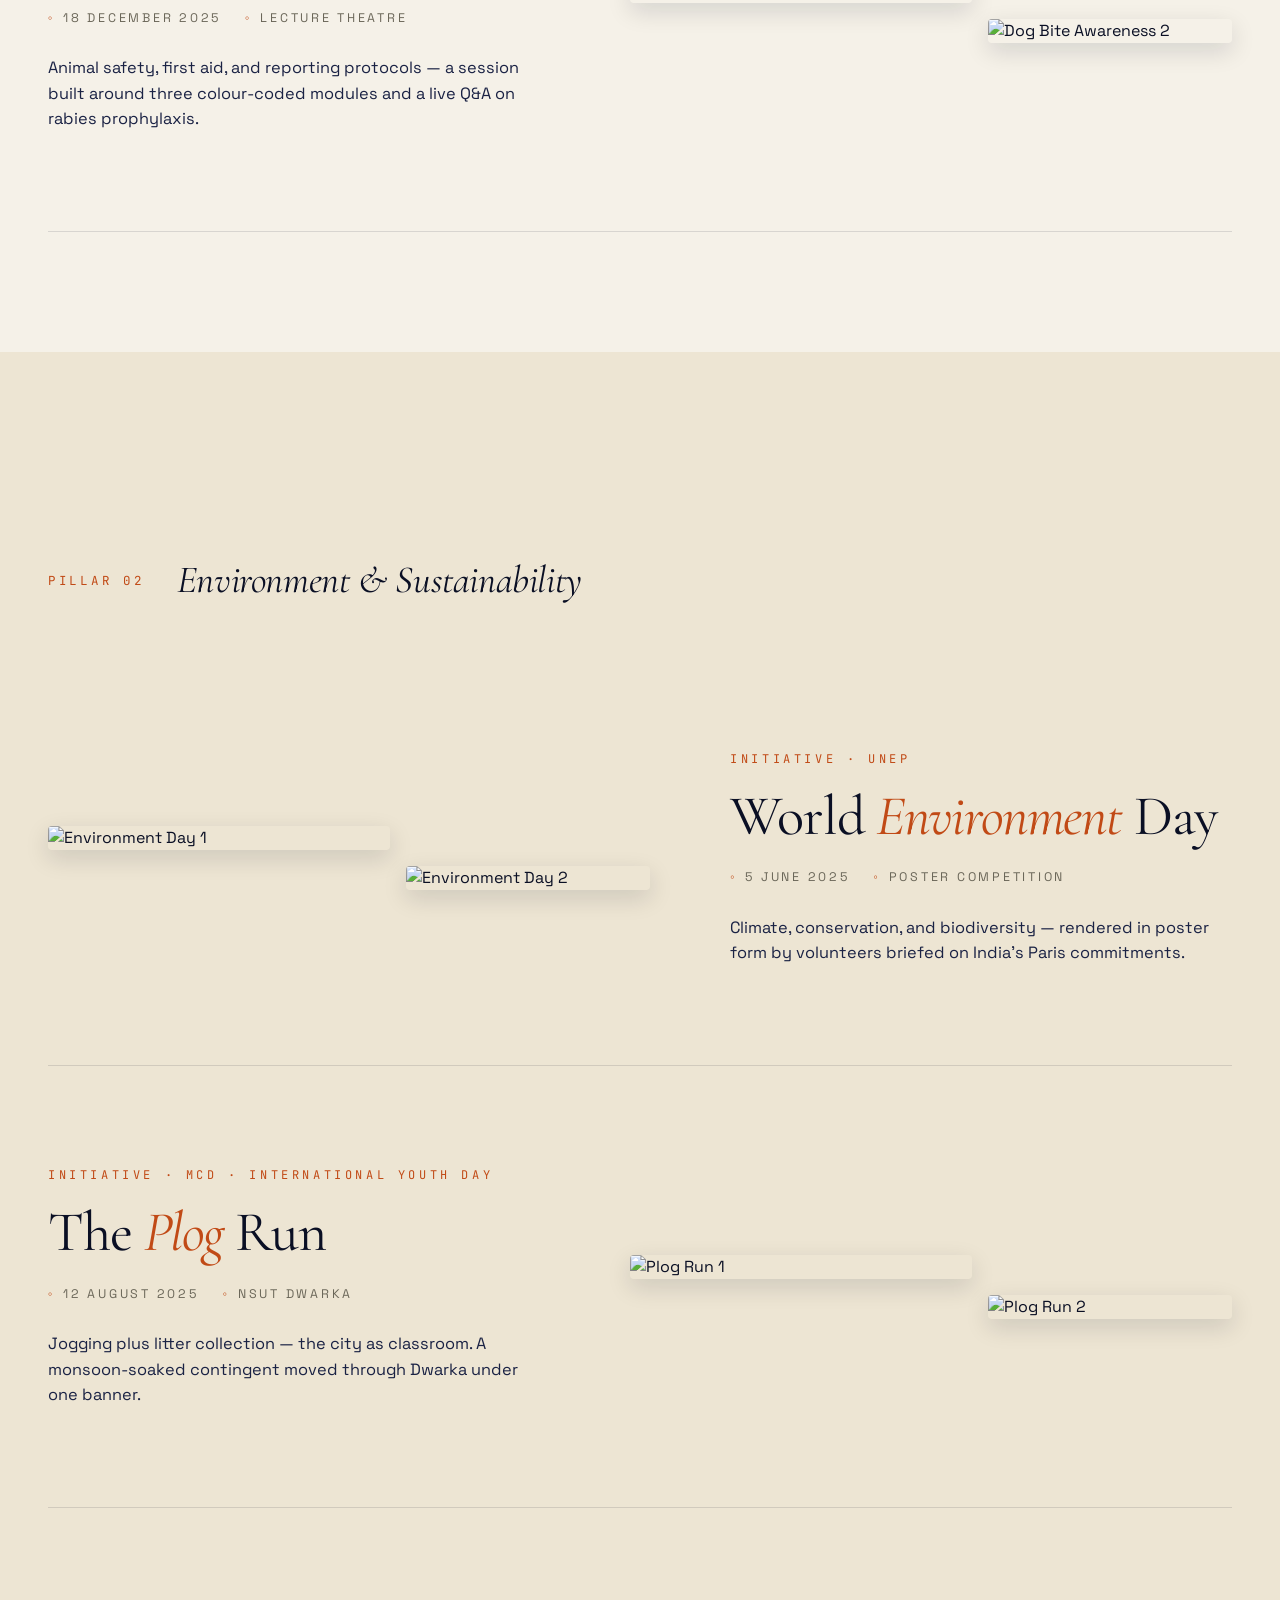
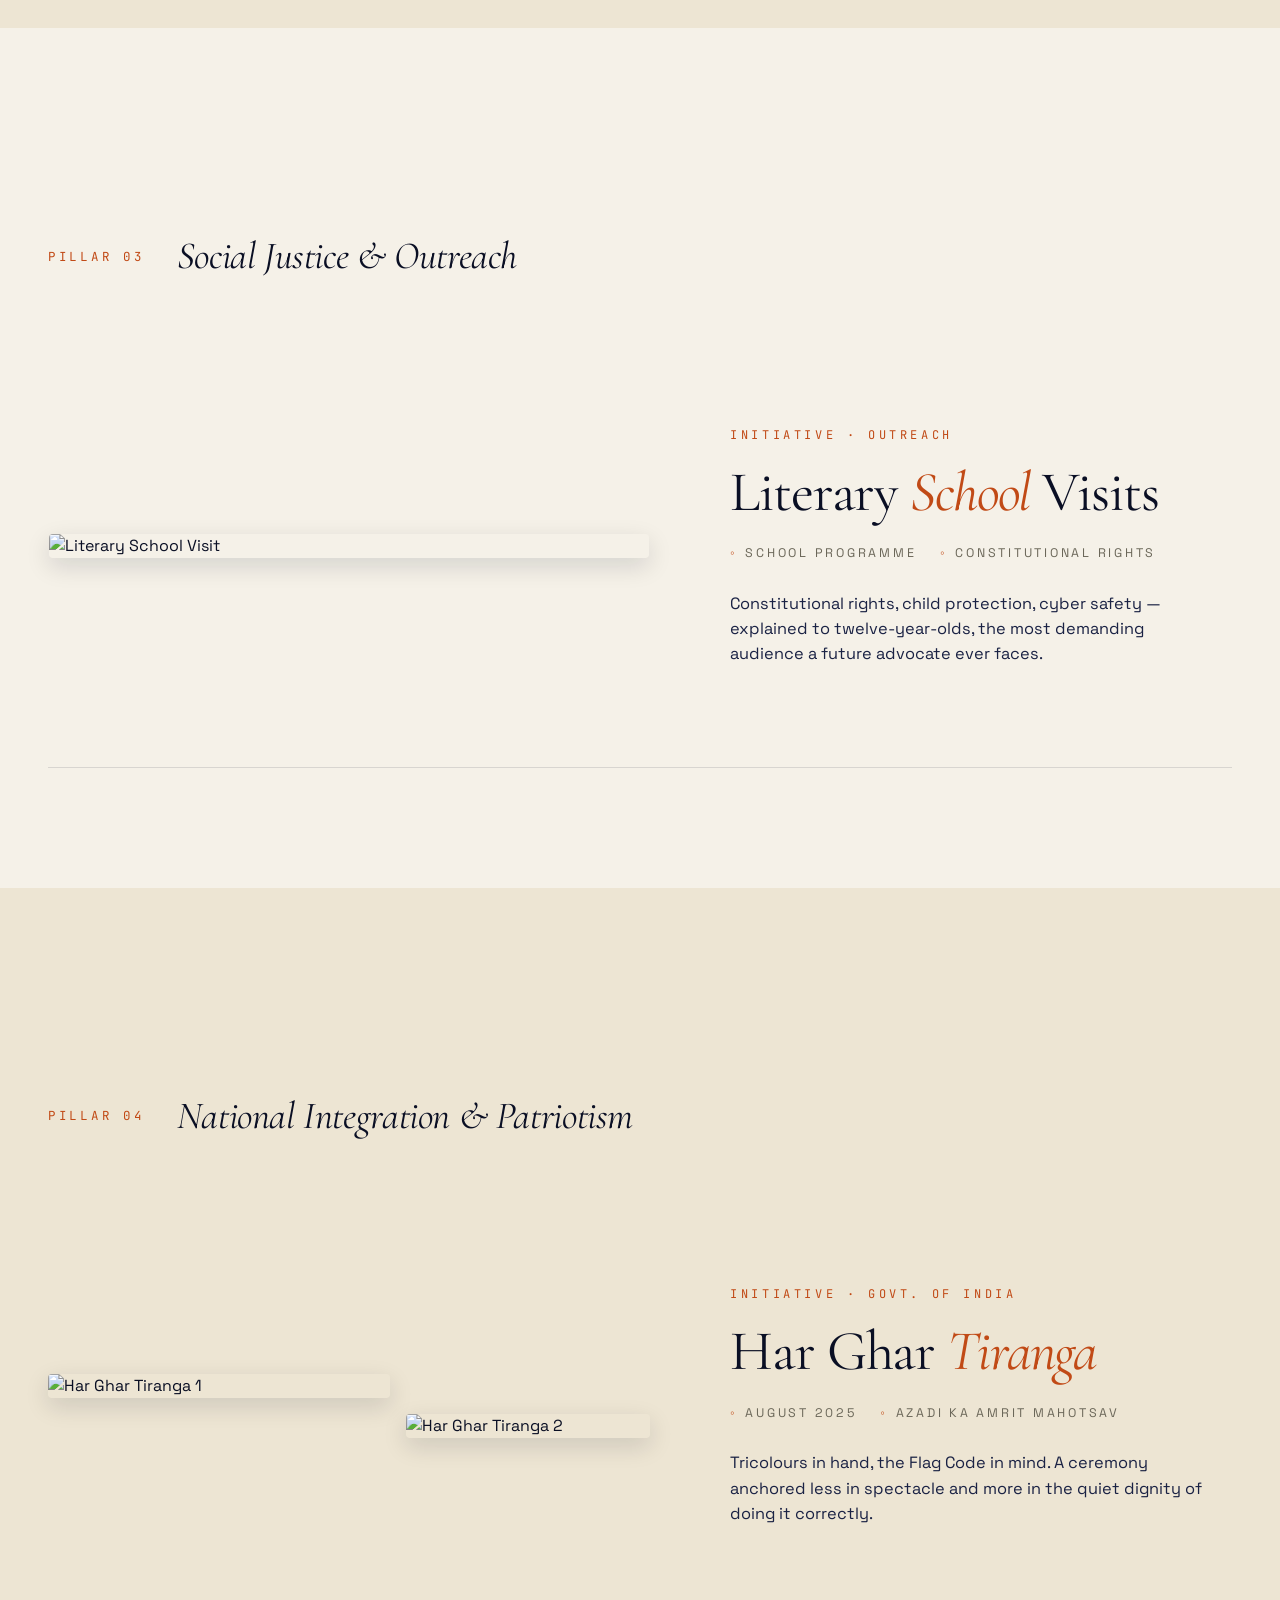
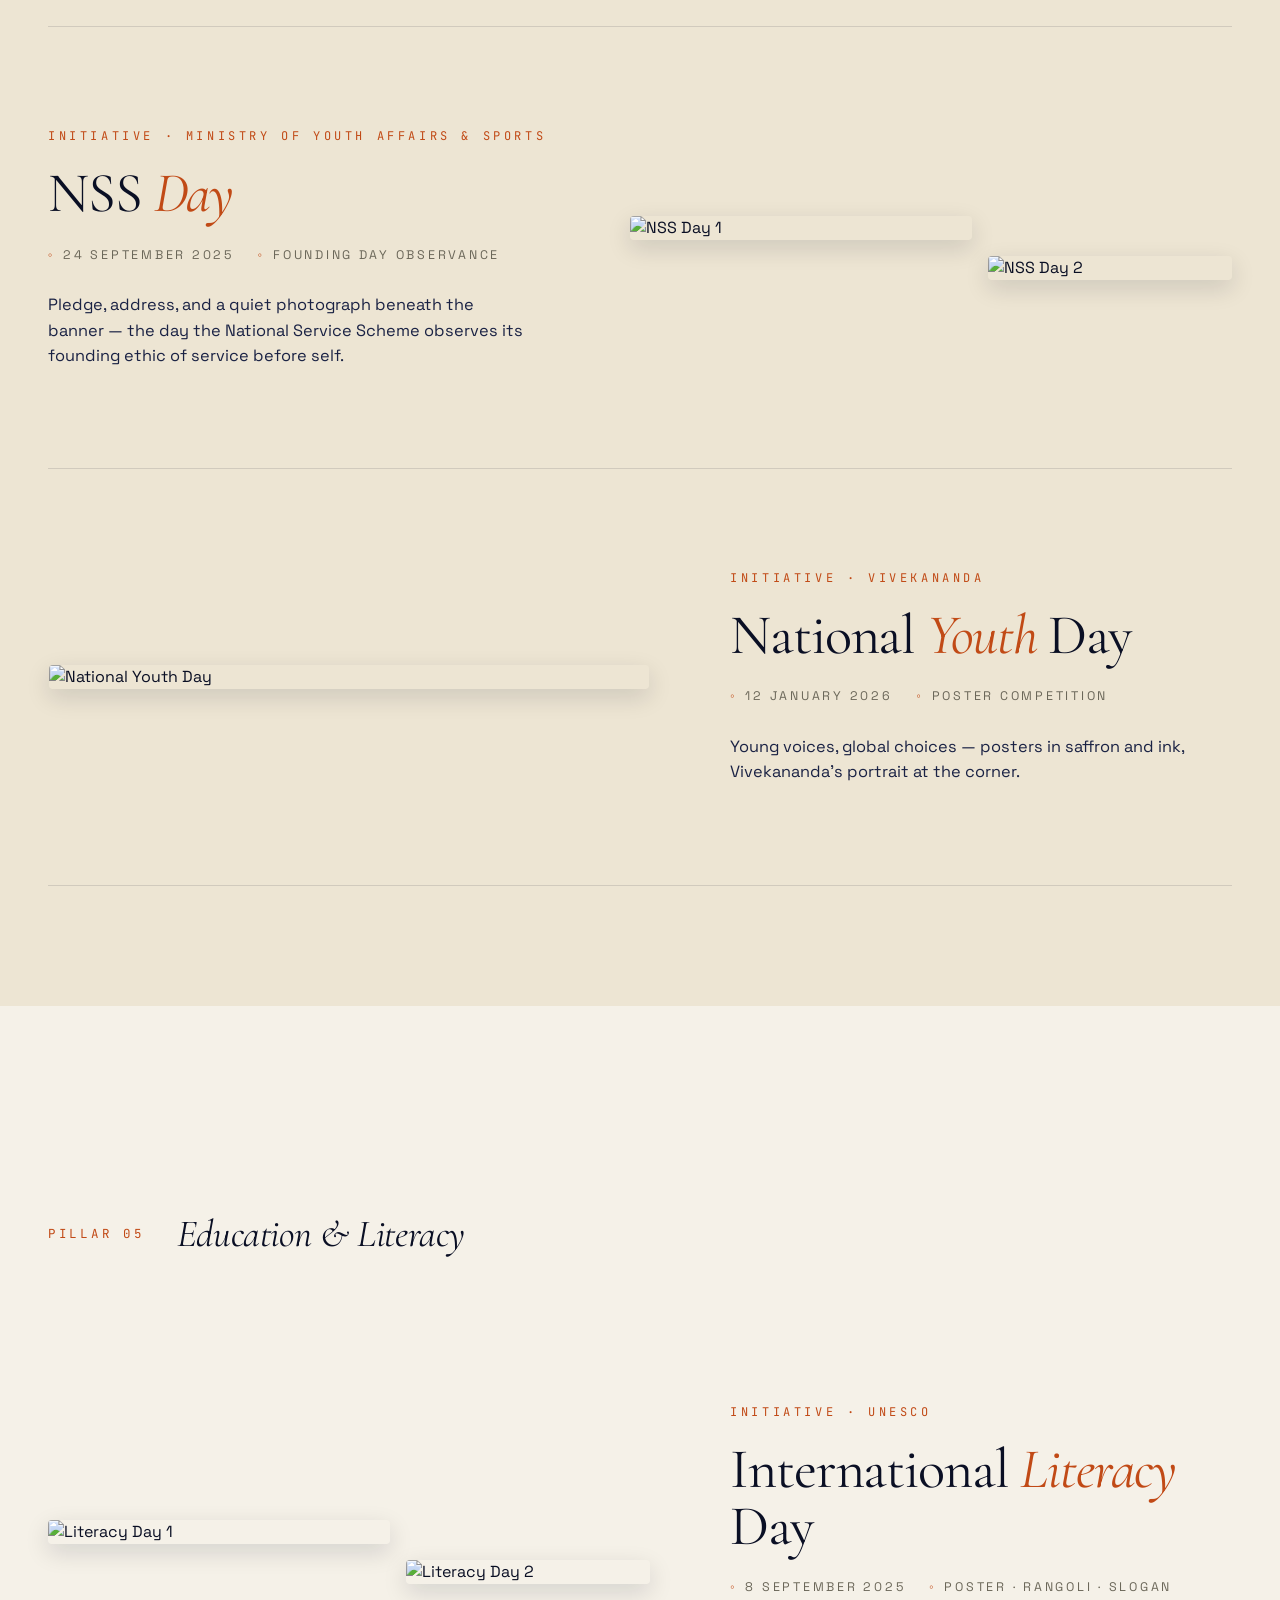
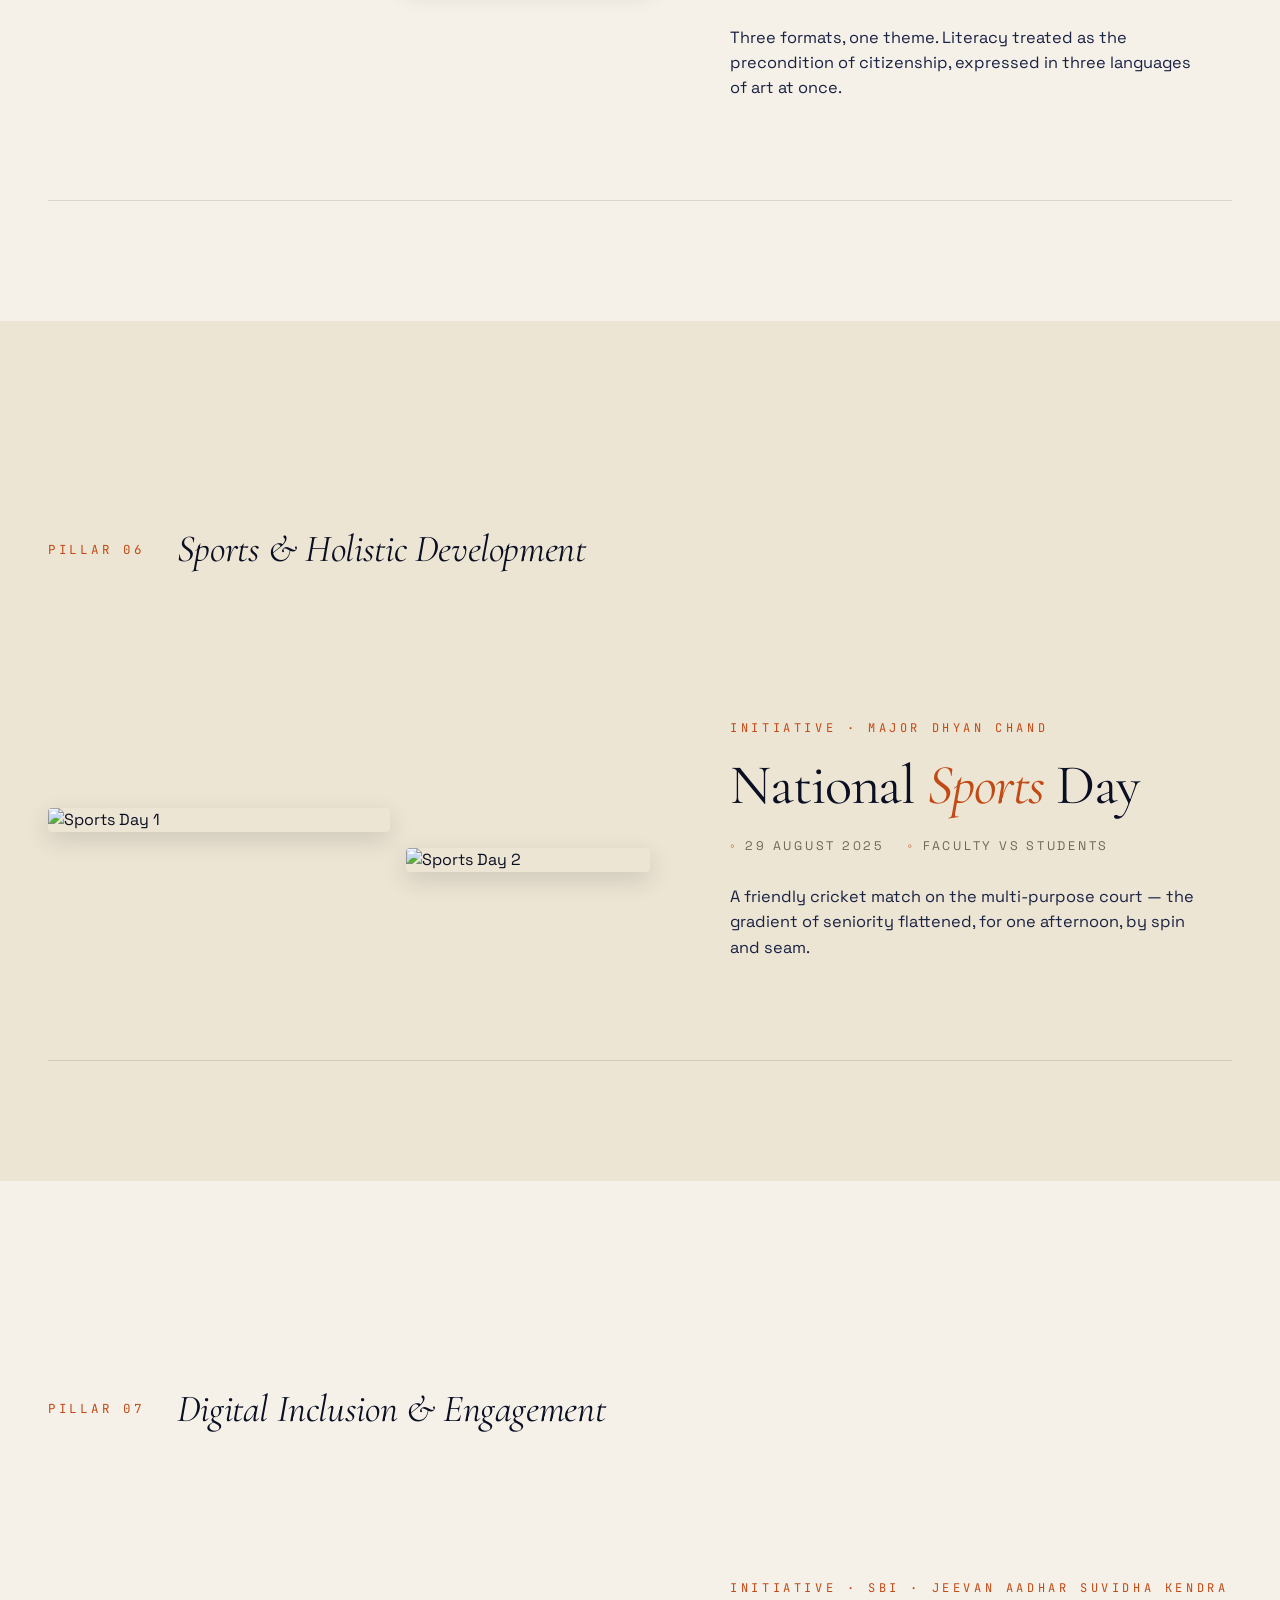
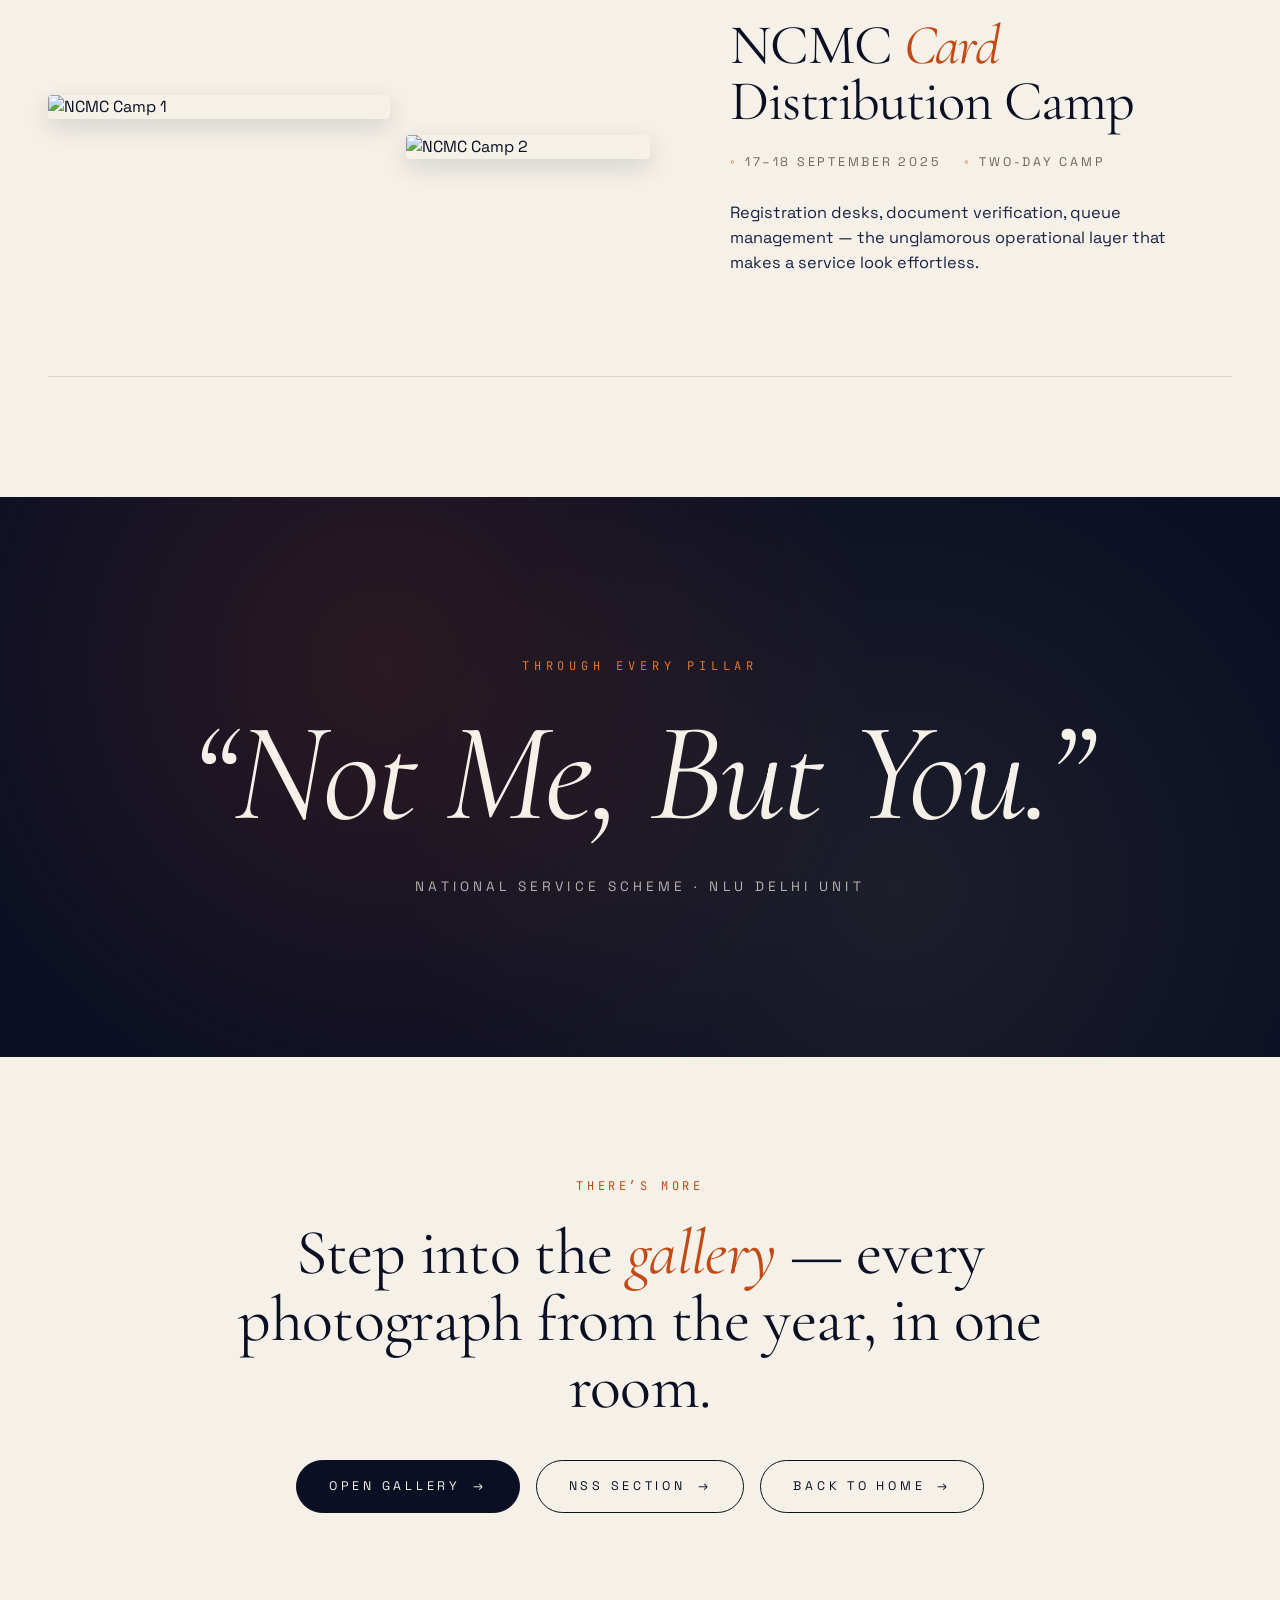
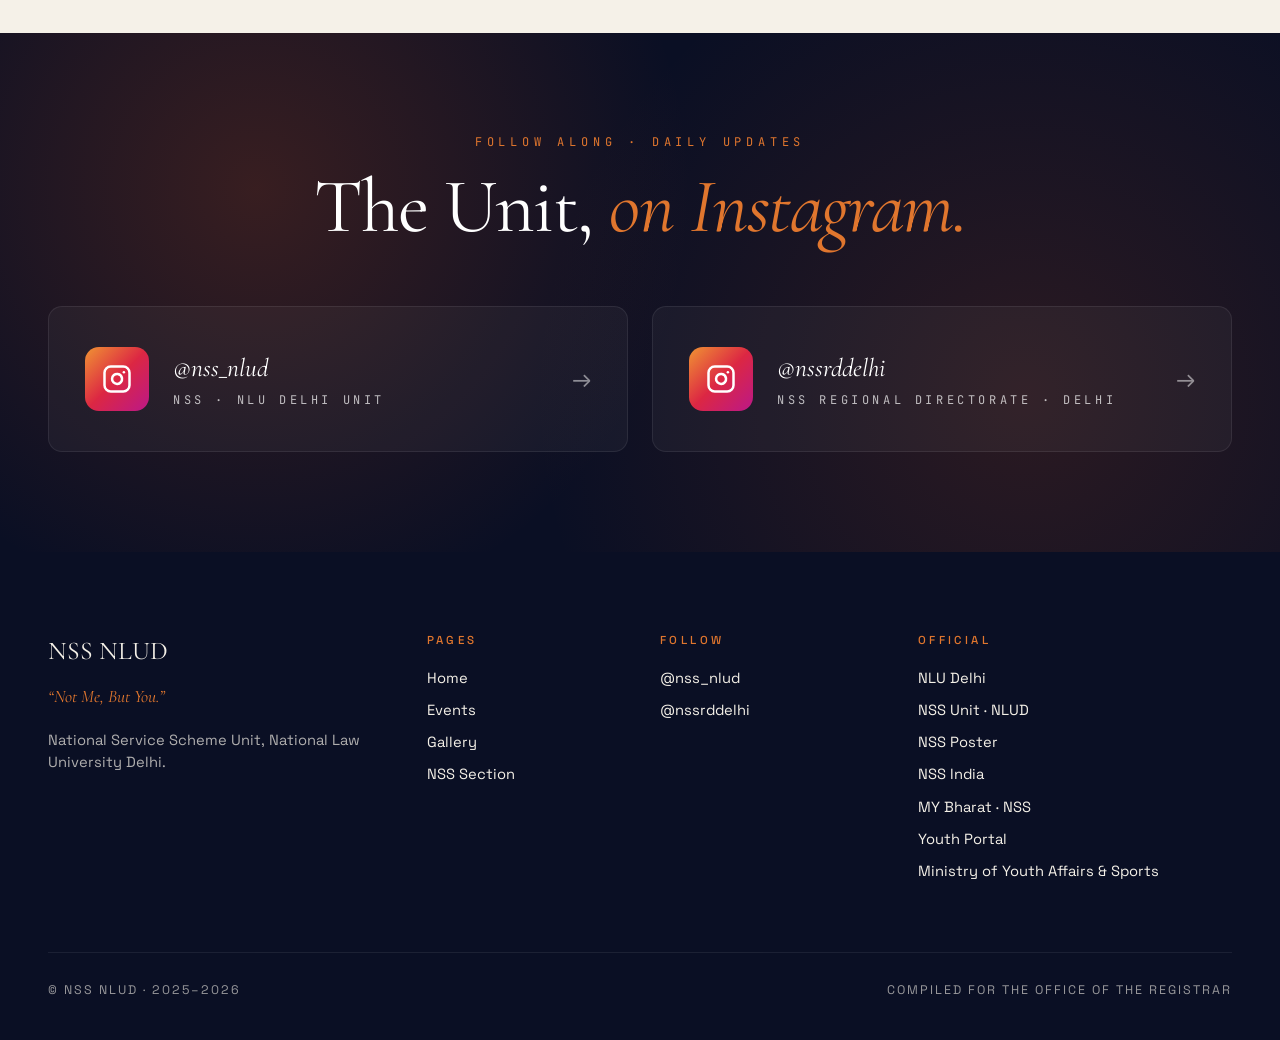
==== commit 56cda438: "Rename NCC Day to NSS Day, add Registrar foreword, link official sites in footer - Correct event fro" ====
--- a/ncc-nss-portal/events.html
+++ b/ncc-nss-portal/events.html
@@ -168,14 +168,14 @@
 
     <div class="event-block reveal-up">
       <div class="event-text">
-        <div class="event-eyebrow">Initiative &middot; Ministry of Defence</div>
-        <h2 class="event-title">NCC <em>Day</em></h2>
-        <div class="event-meta"><span>November 2025</span><span>Cadets in Uniform</span></div>
-        <p class="event-blurb">Drills, discipline, and the quiet pride of the cadet uniform &mdash; the day the corps celebrates its founding service ethic.</p>
-      </div>
-      <div class="event-images dual">
-        <img class="event-img" src="https://i.ibb.co/LdPNkPSX/QVLzgk41.jpg" alt="NCC Day 1" loading="lazy">
-        <img class="event-img" src="https://i.ibb.co/vCtHjJq8/v-Jl4-D5-WC.jpg" alt="NCC Day 2" loading="lazy">
+        <div class="event-eyebrow">Initiative &middot; Ministry of Youth Affairs &amp; Sports</div>
+        <h2 class="event-title">NSS <em>Day</em></h2>
+        <div class="event-meta"><span>24 September 2025</span><span>Founding Day Observance</span></div>
+        <p class="event-blurb">Pledge, address, and a quiet photograph beneath the banner &mdash; the day the National Service Scheme observes its founding ethic of service before self.</p>
+      </div>
+      <div class="event-images dual">
+        <img class="event-img" src="https://i.ibb.co/LdPNkPSX/QVLzgk41.jpg" alt="NSS Day 1" loading="lazy">
+        <img class="event-img" src="https://i.ibb.co/vCtHjJq8/v-Jl4-D5-WC.jpg" alt="NSS Day 2" loading="lazy">
       </div>
     </div>
 
@@ -345,6 +345,18 @@
         <li><a href="https://www.instagram.com/nssrddelhi" target="_blank" rel="noopener">@nssrddelhi</a></li>
       </ul>
     </div>
+    <div class="footer-col">
+      <h4>Official</h4>
+      <ul>
+        <li><a href="https://nludelhi.ac.in" target="_blank" rel="noopener">NLU Delhi</a></li>
+        <li><a href="https://nss-nlud.vercel.app/nss.html" target="_blank" rel="noopener">NSS Unit &middot; NLUD</a></li>
+        <li><a href="https://nludelhi.ac.in/wp-content/uploads/2025/05/NSS.jpg" target="_blank" rel="noopener">NSS Poster</a></li>
+        <li><a href="https://nss.gov.in" target="_blank" rel="noopener">NSS India</a></li>
+        <li><a href="https://mybharat.gov.in/nss" target="_blank" rel="noopener">MY Bharat &middot; NSS</a></li>
+        <li><a href="https://youth.gov.in" target="_blank" rel="noopener">Youth Portal</a></li>
+        <li><a href="https://yas.nic.in" target="_blank" rel="noopener">Ministry of Youth Affairs &amp; Sports</a></li>
+      </ul>
+    </div>
   </div>
   <div class="footer-base">
     <span>&copy; NSS NLUD &middot; 2025&ndash;2026</span>
--- a/ncc-nss-portal/css/style.css
+++ b/ncc-nss-portal/css/style.css
@@ -923,10 +923,13 @@
 }
 .footer-grid {
   display: grid;
-  grid-template-columns: 1.5fr 1fr 1fr;
-  gap: 48px;
+  grid-template-columns: 1.4fr 0.8fr 0.9fr 1.3fr;
+  gap: 40px;
   max-width: 1320px;
   margin: 0 auto 60px;
+}
+@media (max-width: 1080px) {
+  .footer-grid { grid-template-columns: 1fr 1fr; }
 }
 .footer-brand-title {
   font-family: var(--serif);
